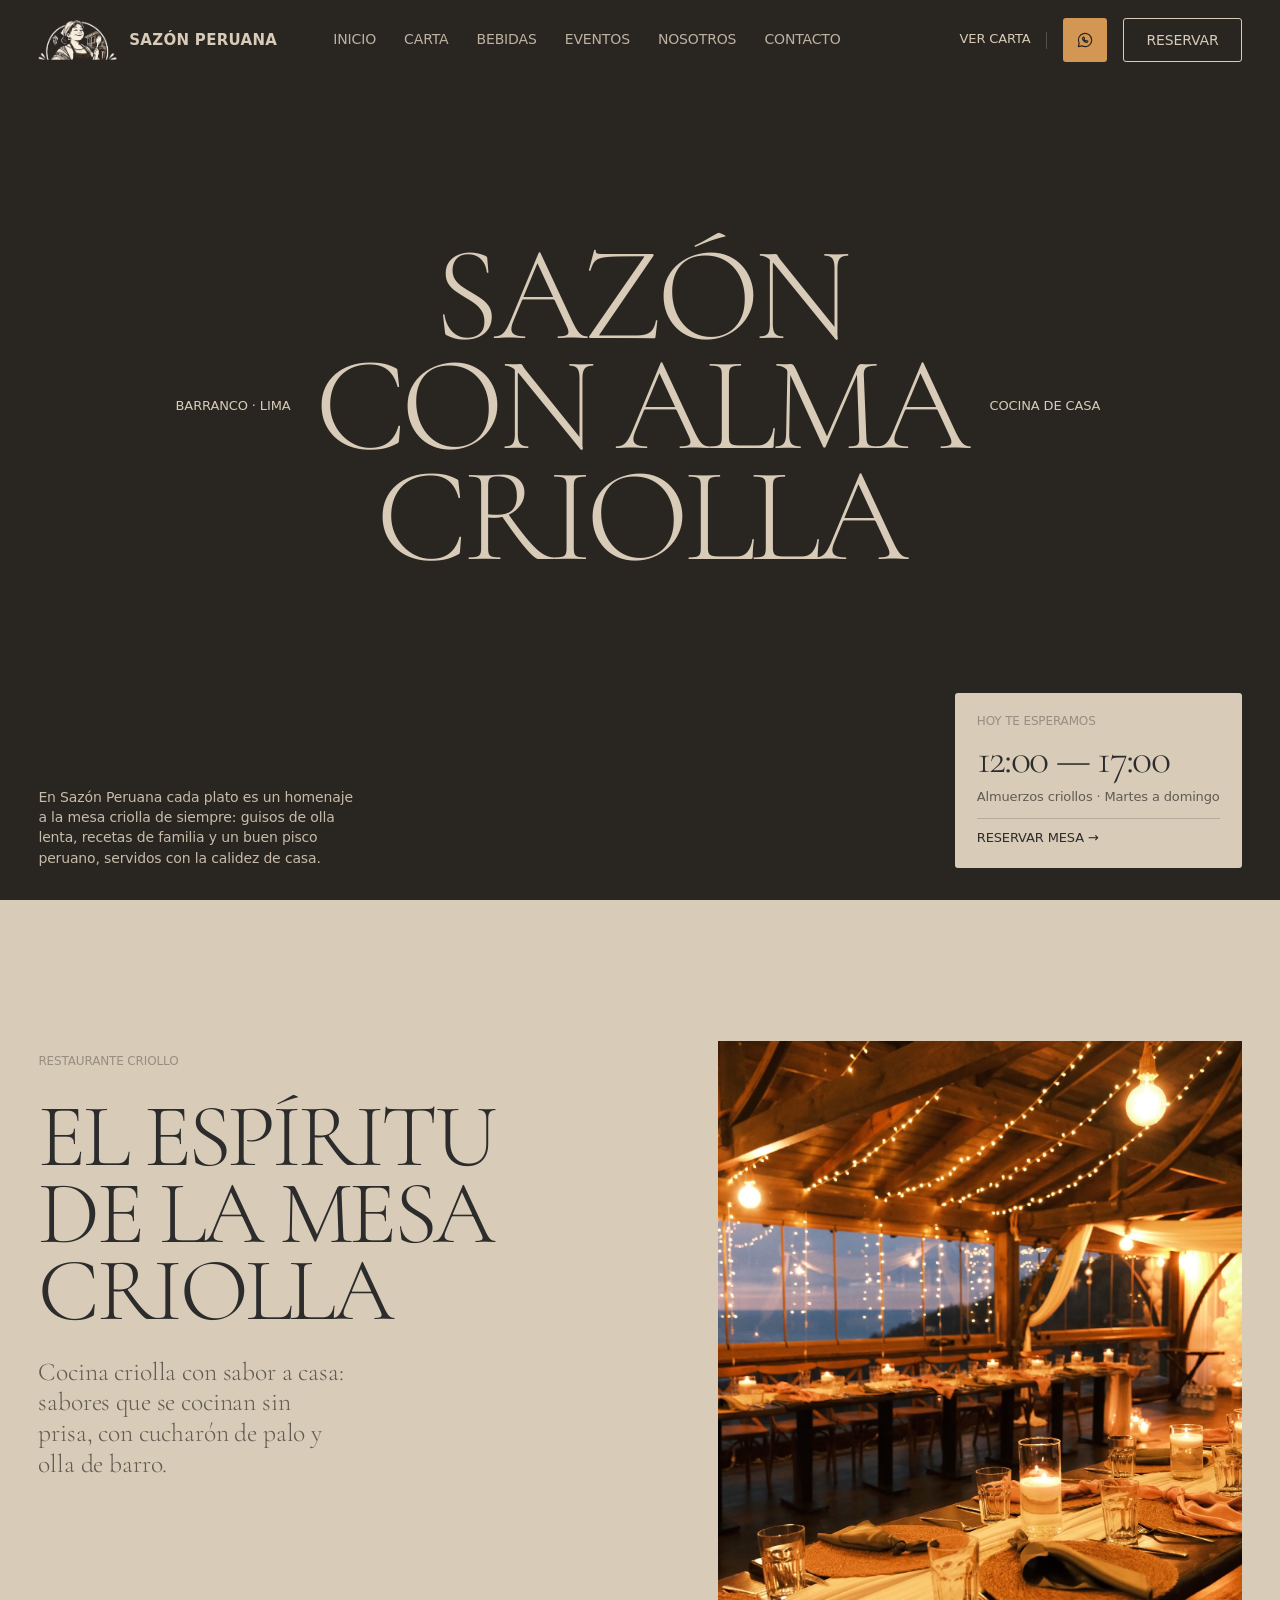
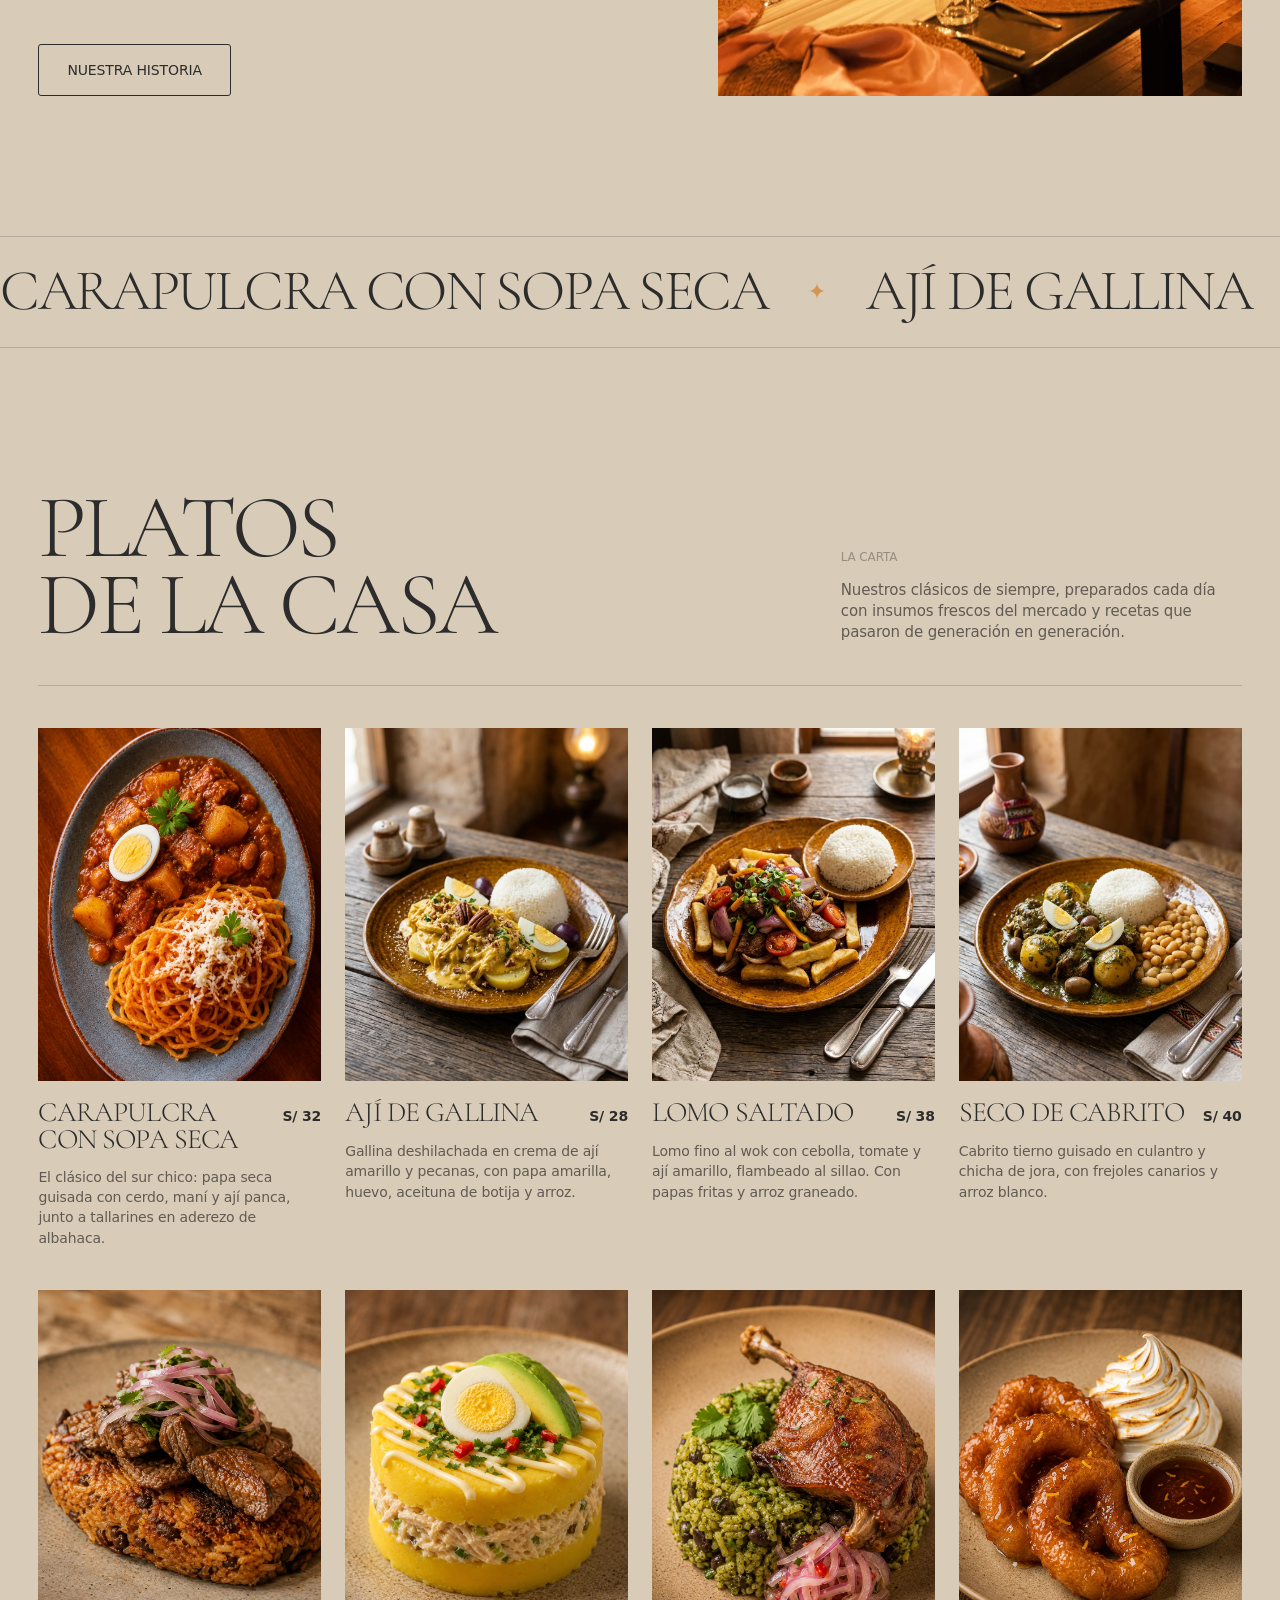
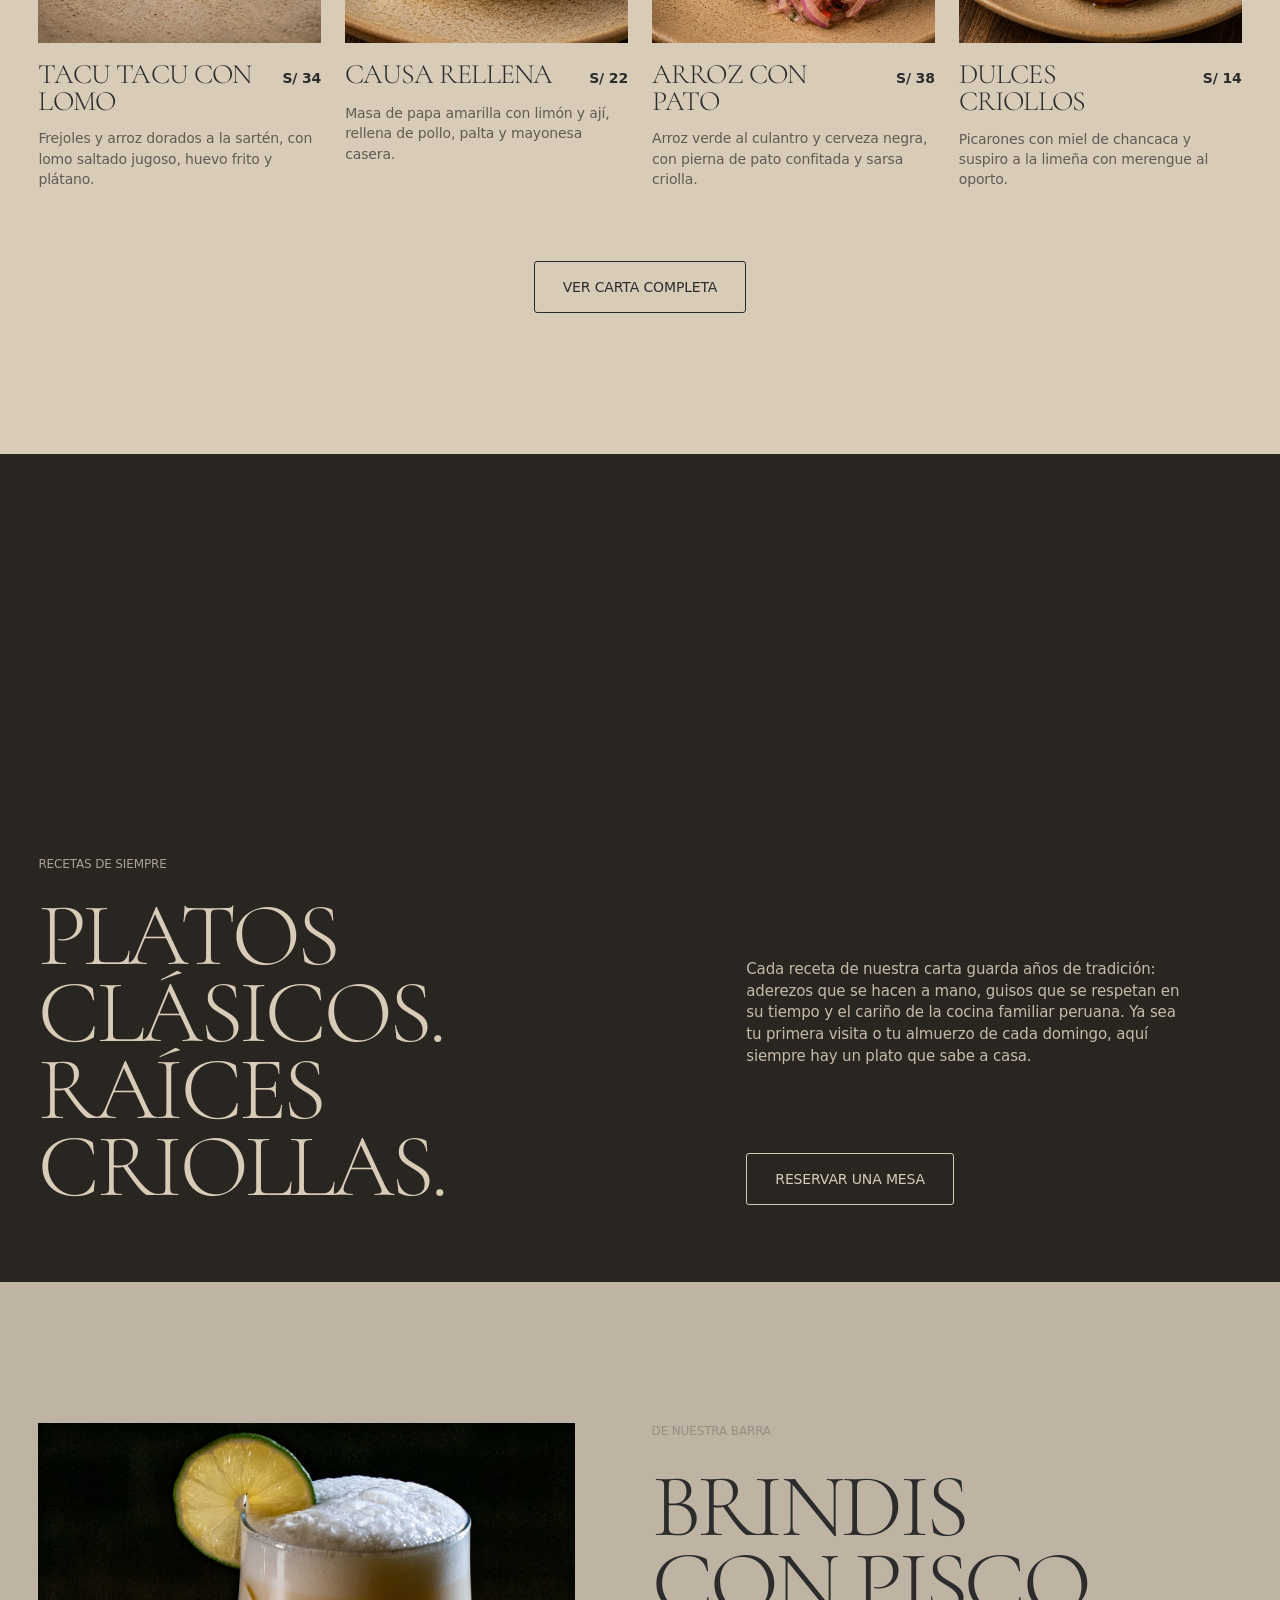
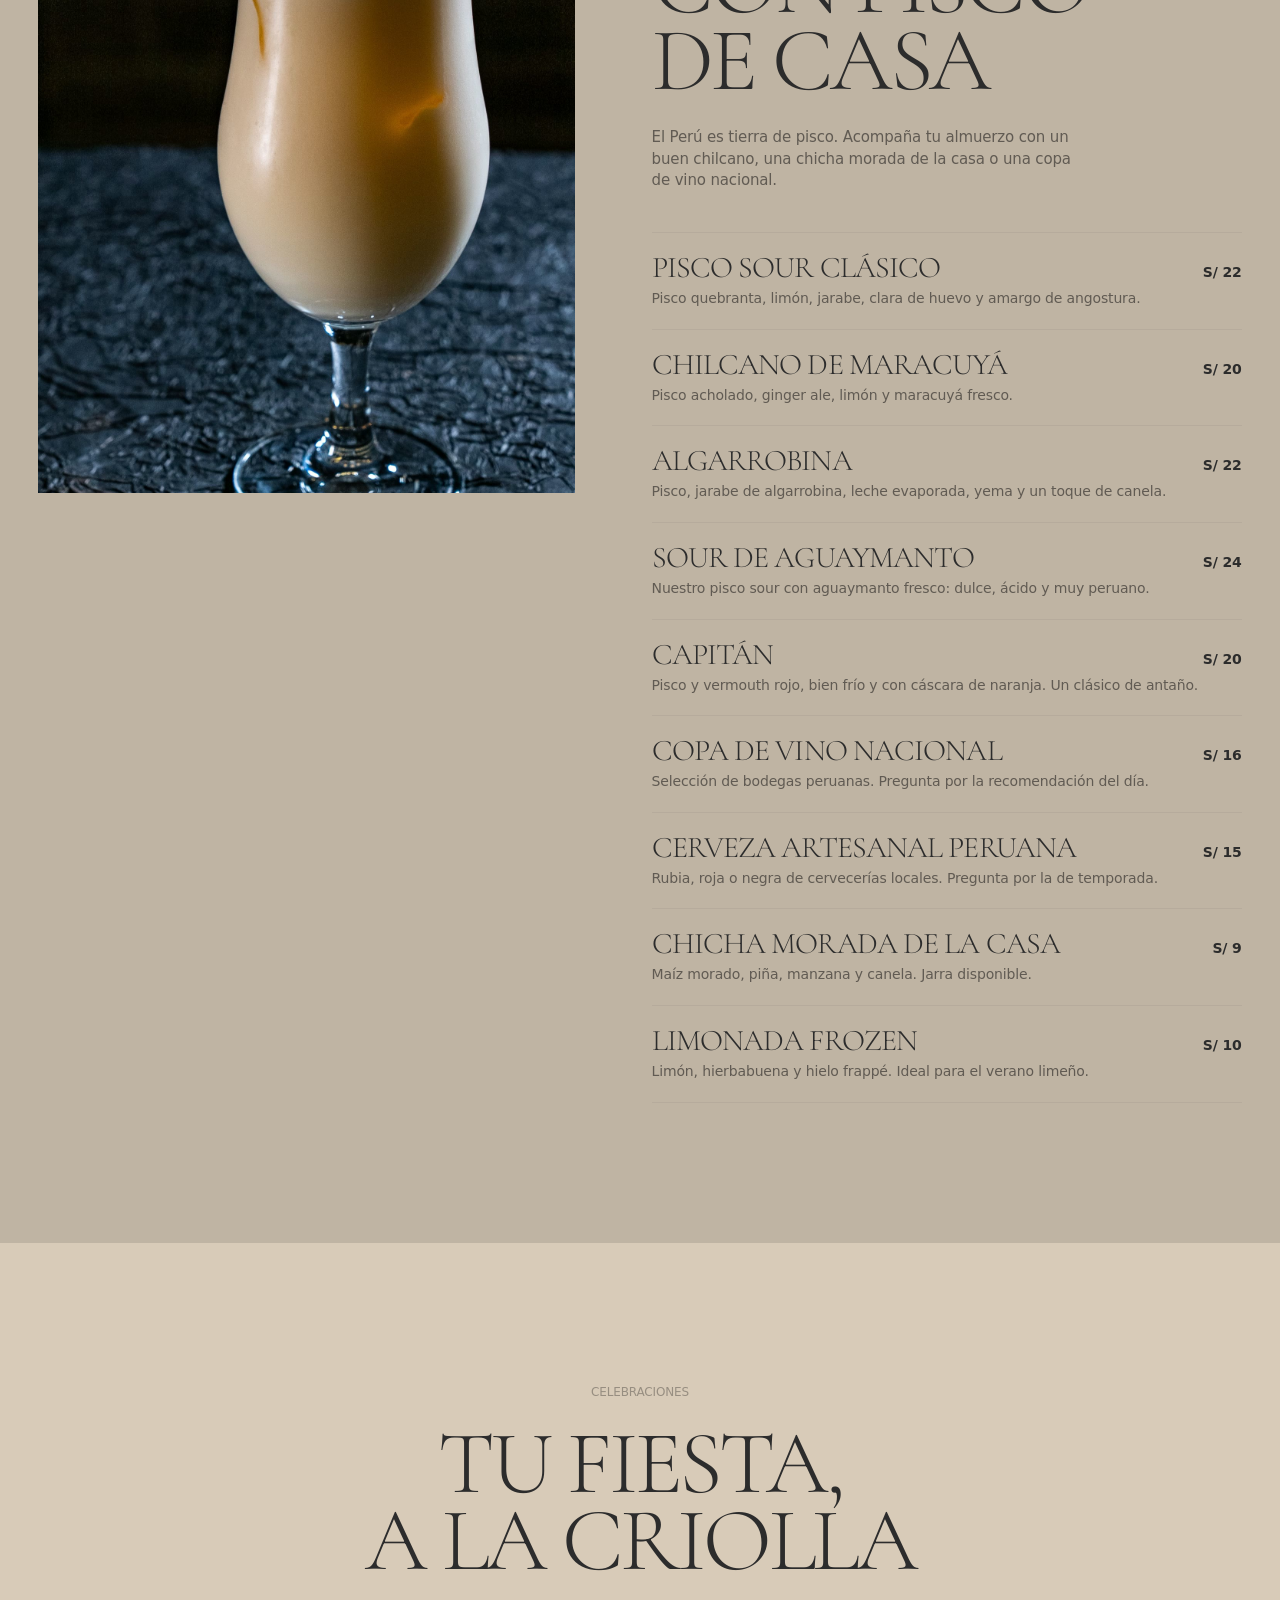
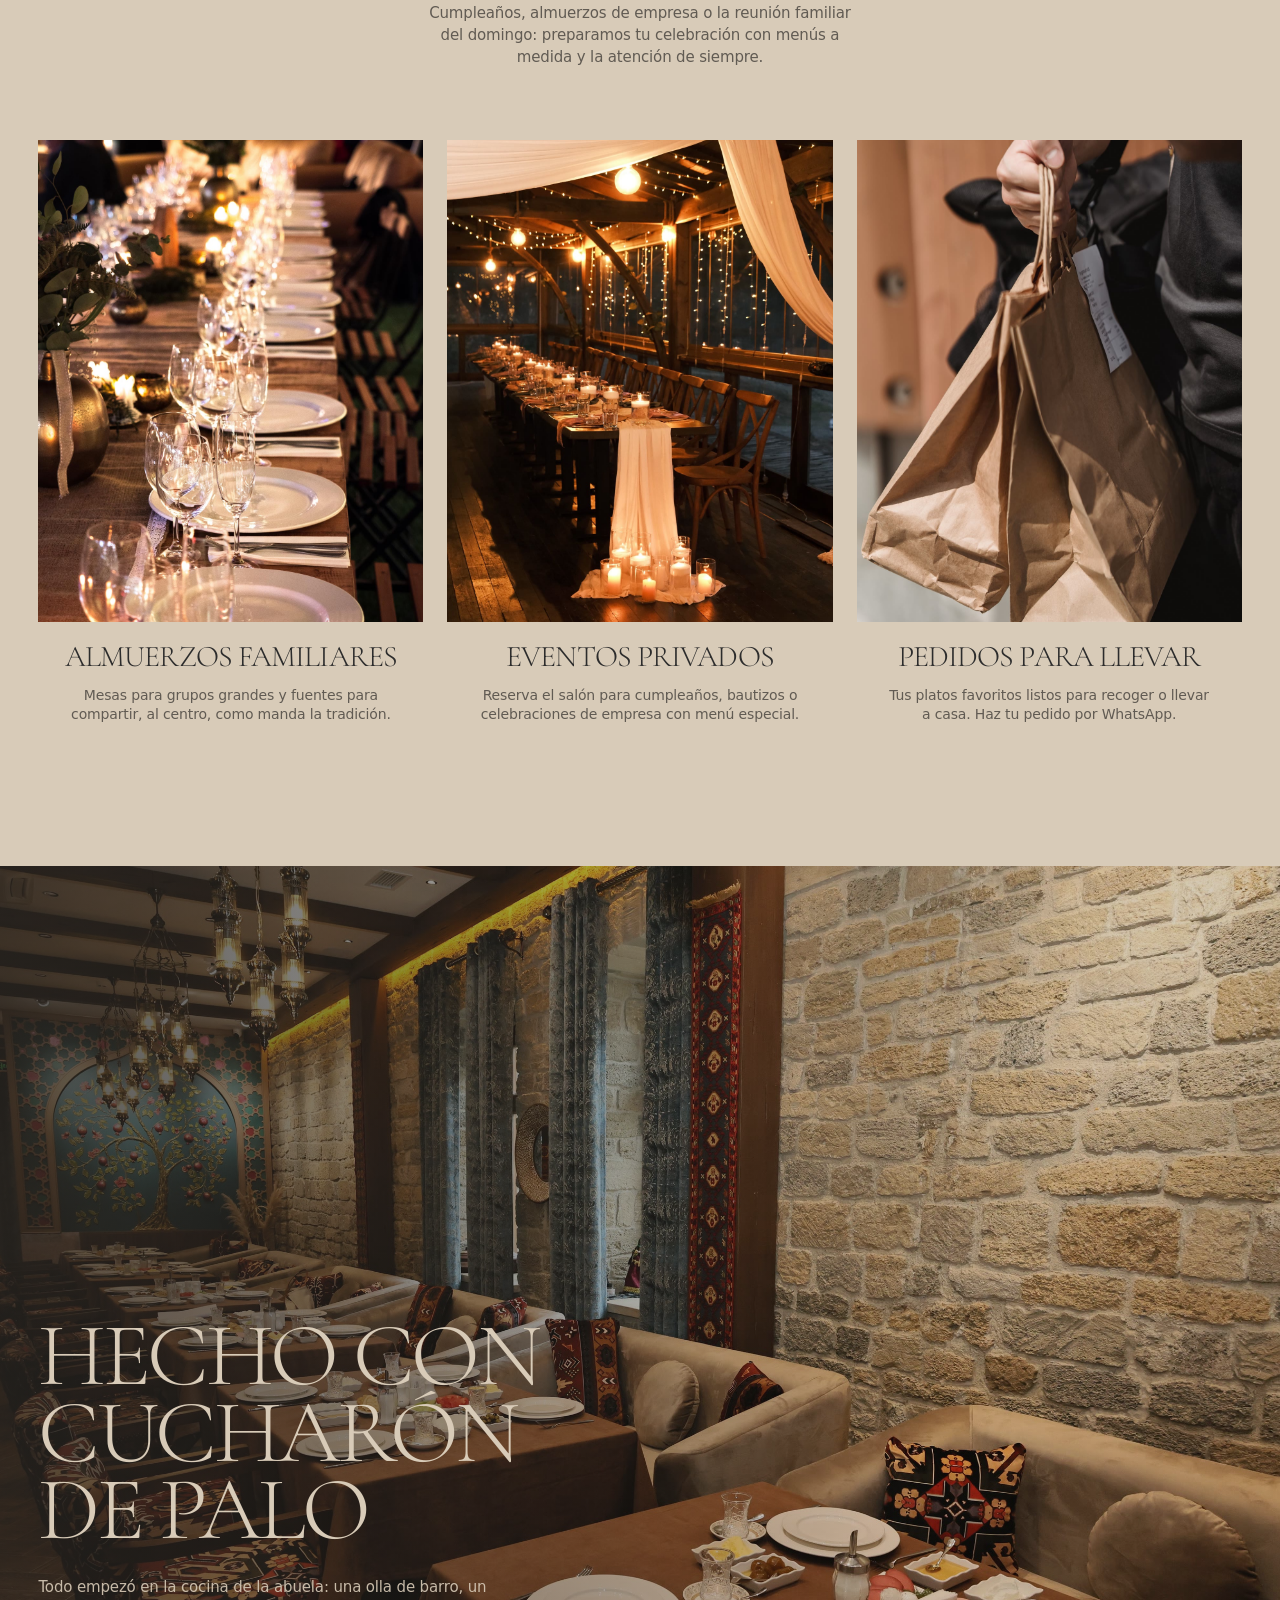
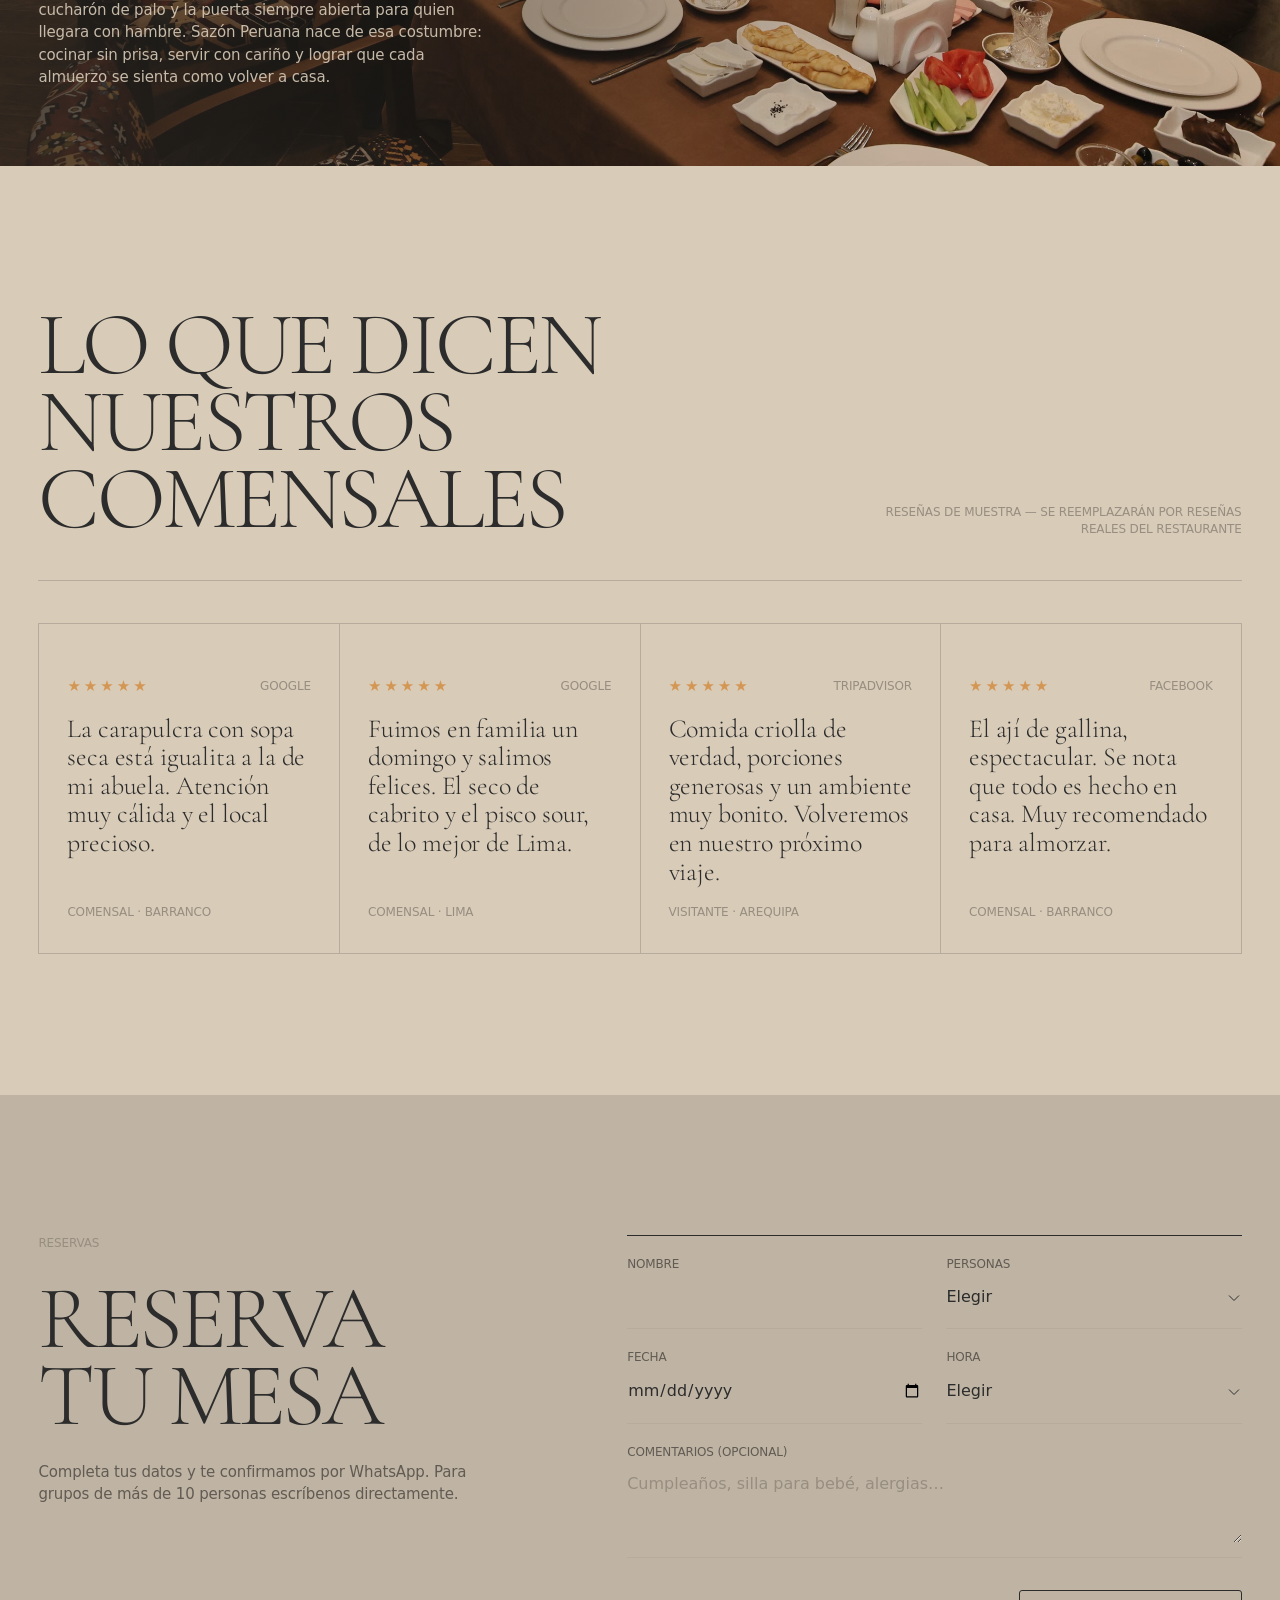
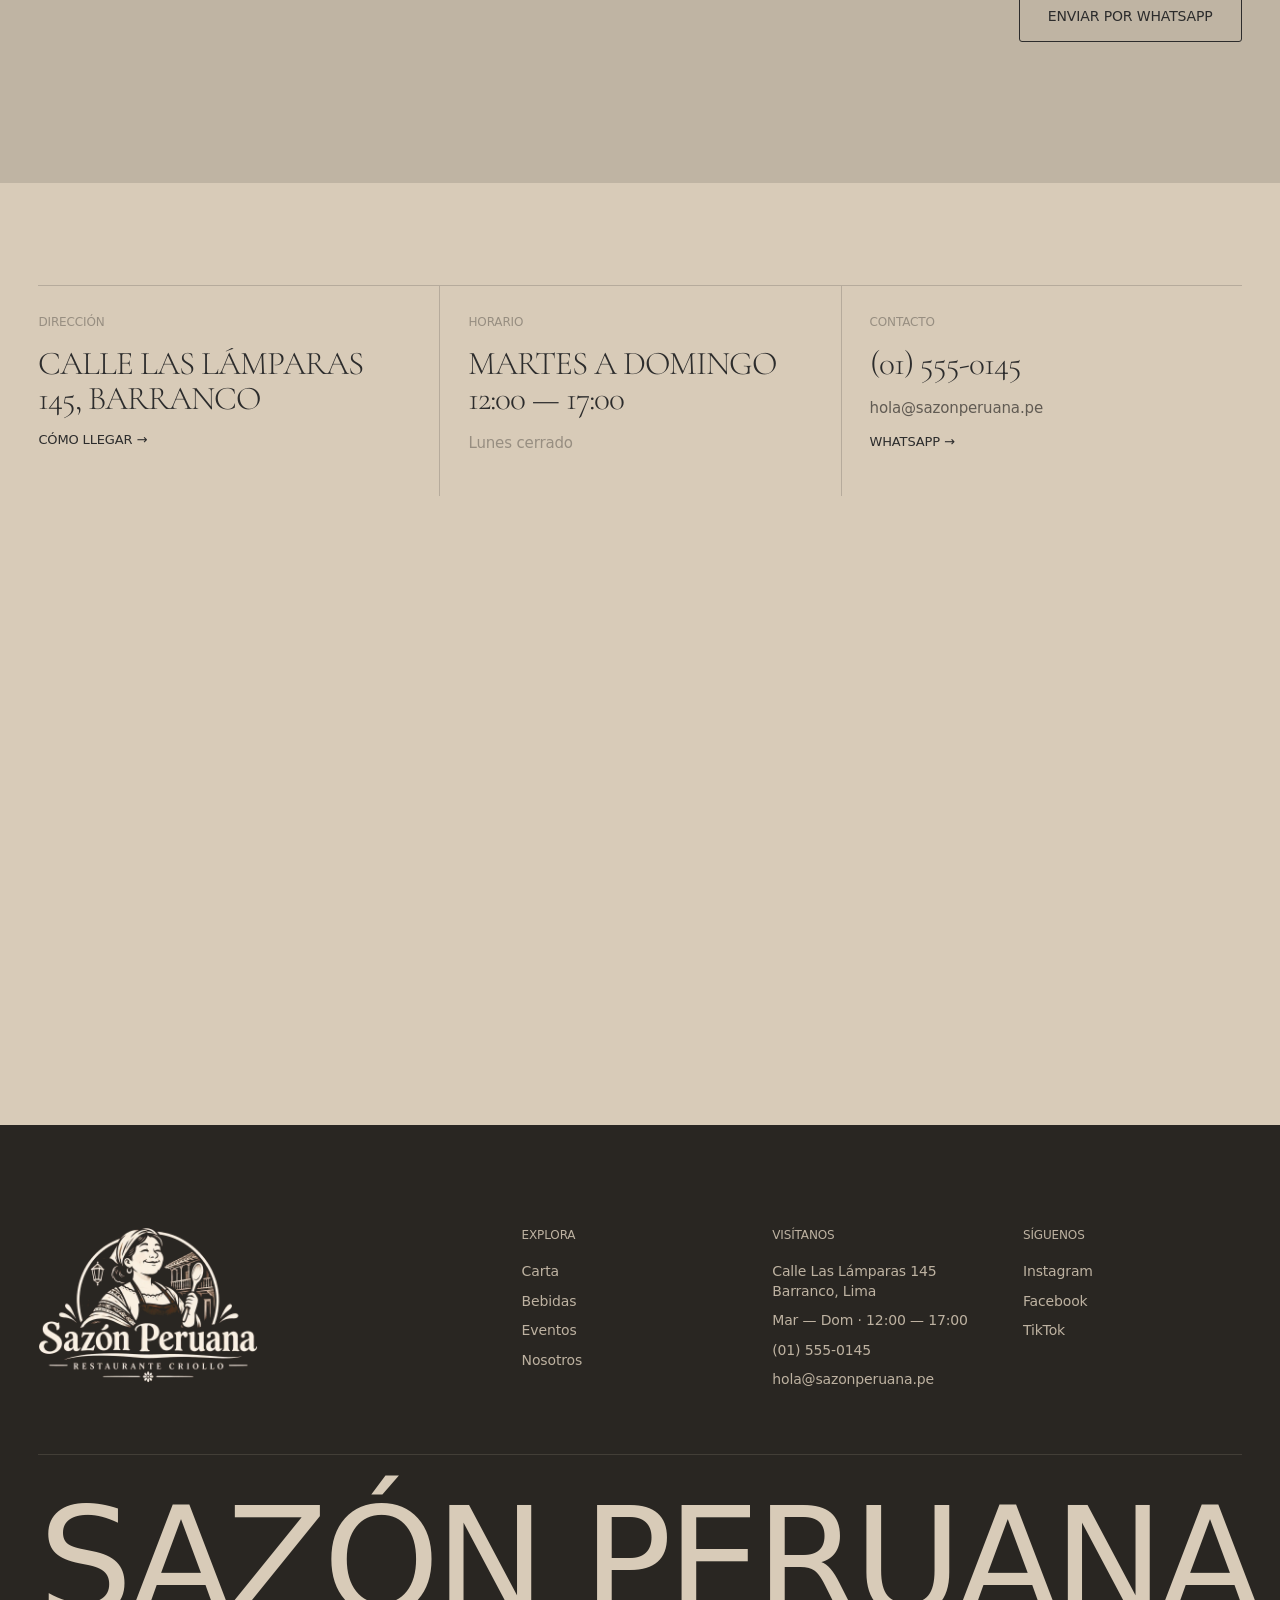
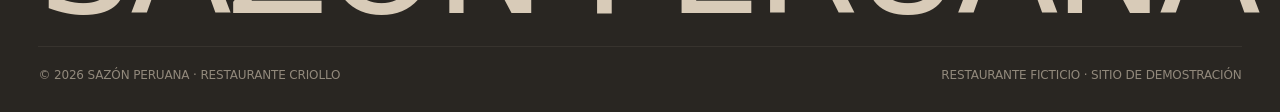
==== index.html @ 20638d44 "Primer commit: Estructura base de la pagina web del restaurante criollo" ====
<!doctype html>
<html lang="es">
<head>
  <meta charset="utf-8">
  <meta name="viewport" content="width=device-width, initial-scale=1">
  <title>Sazón Peruana — Restaurante Criollo</title>
  <meta name="description" content="Sazón Peruana, restaurante criollo en Barranco, Lima. Cocina criolla con sabor a casa: guisos de olla lenta, recetas de familia y pisco peruano. Reserva tu mesa.">
  <link rel="icon" type="image/png" href="assets/img/sp-mark-dark.png">
  <meta name="theme-color" content="#2c2c2c">

  <!-- Vista previa al compartir (WhatsApp, Facebook, etc.).
       Al publicar, cambia las rutas de og:url y og:image por la URL completa del sitio
       (ej. https://sazon-peruana.netlify.app/assets/img/web/og-sazon-peruana.jpg). -->
  <meta property="og:type" content="restaurant">
  <meta property="og:locale" content="es_PE">
  <meta property="og:site_name" content="Sazón Peruana">
  <meta property="og:title" content="Sazón Peruana — Restaurante Criollo">
  <meta property="og:description" content="Cocina criolla con sabor a casa en Barranco, Lima. Guisos de olla lenta, recetas de familia y pisco peruano. Reserva tu mesa.">
  <meta property="og:url" content="/">
  <meta property="og:image" content="assets/img/web/og-sazon-peruana.jpg">
  <meta property="og:image:width" content="1200">
  <meta property="og:image:height" content="630">
  <meta property="og:image:alt" content="Comedor de Sazón Peruana con el logo del restaurante">
  <meta name="twitter:card" content="summary_large_image">

  <!-- Tipografías: Cormorant Garamond + Satoshi -->
  <link rel="preconnect" href="https://fonts.googleapis.com">
  <link rel="preconnect" href="https://fonts.gstatic.com" crossorigin>
  <link href="https://fonts.googleapis.com/css2?family=Cormorant+Garamond:ital,wght@0,300;0,400;1,300&display=swap" rel="stylesheet">
  <link href="https://api.fontshare.com/v2/css?f[]=satoshi@500,700&display=swap" rel="stylesheet">

  <link rel="stylesheet" href="css/styles.css">
</head>
<body>

  <!-- NAVEGACIÓN -->
  <header class="nav" id="nav">
    <a href="#inicio" class="nav__brand" aria-label="Sazón Peruana — inicio">
      <img src="assets/img/sp-mark-light.png" alt="" width="79" height="40">
      <span>Sazón Peruana</span>
    </a>

    <nav class="nav__links" aria-label="Principal">
      <a href="#inicio">Inicio</a>
      <a href="#carta">Carta</a>
      <a href="#bebidas">Bebidas</a>
      <a href="#eventos">Eventos</a>
      <a href="#nosotros">Nosotros</a>
      <a href="#contacto">Contacto</a>
    </nav>

    <div class="nav__actions">
      <a href="assets/carta/carta-sazon-peruana.pdf" class="link-text nav__menu-link" target="_blank" rel="noopener">Ver carta</a>
      <a href="#" class="icon-btn js-whatsapp" aria-label="Escríbenos por WhatsApp">
        <svg viewBox="0 0 24 24" aria-hidden="true"><path d="M20 12a8 8 0 0 1-11.8 7L4 20l1-4.1A8 8 0 1 1 20 12Z"/><path d="M9 9.5c0 2.8 2.7 5.5 5.5 5.5l1-1.5-2-1-1 .7a4 4 0 0 1-1.7-1.7l.7-1-1-2Z"/></svg>
      </a>
      <a href="#reservas" class="btn btn--light nav__cta">Reservar</a>
      <button class="nav__burger" aria-label="Abrir menú" aria-expanded="false" aria-controls="mobile-menu">
        <span></span><span></span>
      </button>
    </div>
  </header>

  <div class="mobile-menu" id="mobile-menu" hidden>
    <nav aria-label="Menú móvil">
      <a href="#inicio">Inicio</a>
      <a href="#carta">Carta</a>
      <a href="#bebidas">Bebidas</a>
      <a href="#eventos">Eventos</a>
      <a href="#nosotros">Nosotros</a>
      <a href="#contacto">Contacto</a>
    </nav>
    <a href="#reservas" class="btn btn--light">Reservar una mesa</a>
  </div>

  <main>

    <!-- ============ HERO — VIDEO 1 ============ -->
    <section class="hero" id="inicio">
      <div class="hero__media">
        <!-- Video 1 — Hero
             · Celulares/tablets (≤1024px): "Video 1 - movil.mp4" (1080p liviana)
             · Pantallas grandes: "Video 1.mp4" (4K original)
             Si la versión móvil aún no existe, el navegador salta a la 4K automáticamente. -->
        <video class="hero__video bg-video" autoplay muted loop playsinline preload="auto" aria-hidden="true">
          <source src="assets/video/Video%201%20-%20movil.mp4" type="video/mp4" media="(max-width: 1024px)">
          <source src="assets/video/Video%201.mp4" type="video/mp4">
        </video>
      </div>
      <div class="hero__overlay"></div>

      <div class="hero__content">
        <p class="hero__meta hero__meta--left">Barranco · Lima</p>
        <h1 class="hero__title">
          <span>Sazón</span>
          <span>con alma</span>
          <span>criolla</span>
        </h1>
        <p class="hero__meta hero__meta--right">Cocina de casa</p>
      </div>

      <div class="hero__footer">
        <p class="hero__lede">En Sazón Peruana cada plato es un homenaje a la mesa criolla de siempre: guisos de olla lenta, recetas de familia y un buen pisco peruano, servidos con la calidez de casa.</p>

        <aside class="hero__card">
          <p class="caption">Hoy te esperamos</p>
          <p class="hero__card-hours">12:00 — 17:00</p>
          <p class="hero__card-note">Almuerzos criollos · Martes a domingo</p>
          <a href="#reservas" class="link-text">Reservar mesa →</a>
        </aside>
      </div>
    </section>

    <!-- ============ INTRO ============ -->
    <section class="intro section" id="nosotros-intro">
      <div class="intro__grid">
        <div class="intro__text">
          <p class="caption">Restaurante criollo</p>
          <h2 class="h-display reveal">El espíritu<br>de la mesa<br>criolla</h2>
          <p class="body-lg">Cocina criolla con sabor a casa: sabores que se cocinan sin prisa, con cucharón de palo y olla de barro.</p>
          <a href="#nosotros" class="btn btn--dark">Nuestra historia</a>
        </div>
        <figure class="intro__media">
          <img class="media-img" src="assets/img/web/imagen-01.jpg" alt="Salón de Sazón Peruana con mesas puestas y luces cálidas" loading="lazy" decoding="async">
        </figure>
      </div>
    </section>

    <!-- ============ MARQUEE ============ -->
    <div class="marquee" aria-hidden="true">
      <div class="marquee__track">
        <span>Carapulcra con sopa seca</span><i>✦</i>
        <span>Ají de gallina</span><i>✦</i>
        <span>Lomo saltado</span><i>✦</i>
        <span>Seco de cabrito</span><i>✦</i>
        <span>Tacu tacu</span><i>✦</i>
        <span>Causa rellena</span><i>✦</i>
        <span>Picarones</span><i>✦</i>
        <span>Chilcano de pisco</span><i>✦</i>
        <span>Carapulcra con sopa seca</span><i>✦</i>
        <span>Ají de gallina</span><i>✦</i>
        <span>Lomo saltado</span><i>✦</i>
        <span>Seco de cabrito</span><i>✦</i>
        <span>Tacu tacu</span><i>✦</i>
        <span>Causa rellena</span><i>✦</i>
        <span>Picarones</span><i>✦</i>
        <span>Chilcano de pisco</span><i>✦</i>
      </div>
    </div>

    <!-- ============ CARTA ============ -->
    <section class="menu section" id="carta">
      <div class="section-head">
        <h2 class="h-display reveal">Platos<br>de la casa</h2>
        <div class="section-head__aside">
          <p class="caption">La carta</p>
          <p>Nuestros clásicos de siempre, preparados cada día con insumos frescos del mercado y recetas que pasaron de generación en generación.</p>
        </div>
      </div>

      <div class="menu__grid">
        <article class="dish">
          <div class="dish__media"><img src="assets/img/web/imagen-02.jpg" alt="Carapulcra con sopa seca" loading="lazy" decoding="async"></div>
          <div class="dish__row"><h3>Carapulcra con sopa seca</h3><span class="dish__price">S/ 32</span></div>
          <p>El clásico del sur chico: papa seca guisada con cerdo, maní y ají panca, junto a tallarines en aderezo de albahaca.</p>
        </article>
        <article class="dish">
          <div class="dish__media"><img src="assets/img/web/imagen-03.jpg" alt="Ají de gallina con arroz, papa y huevo" loading="lazy" decoding="async"></div>
          <div class="dish__row"><h3>Ají de gallina</h3><span class="dish__price">S/ 28</span></div>
          <p>Gallina deshilachada en crema de ají amarillo y pecanas, con papa amarilla, huevo, aceituna de botija y arroz.</p>
        </article>
        <article class="dish">
          <div class="dish__media"><img src="assets/img/web/imagen-04.jpg" alt="Lomo saltado con papas fritas y arroz" loading="lazy" decoding="async"></div>
          <div class="dish__row"><h3>Lomo saltado</h3><span class="dish__price">S/ 38</span></div>
          <p>Lomo fino al wok con cebolla, tomate y ají amarillo, flambeado al sillao. Con papas fritas y arroz graneado.</p>
        </article>
        <article class="dish">
          <div class="dish__media"><img src="assets/img/web/imagen-05.jpg" alt="Seco de cabrito con frejoles y arroz" loading="lazy" decoding="async"></div>
          <div class="dish__row"><h3>Seco de cabrito</h3><span class="dish__price">S/ 40</span></div>
          <p>Cabrito tierno guisado en culantro y chicha de jora, con frejoles canarios y arroz blanco.</p>
        </article>
        <article class="dish">
          <div class="dish__media"><img src="assets/img/web/imagen-06.jpg" alt="Tacu tacu con lomo y sarsa criolla" loading="lazy" decoding="async"></div>
          <div class="dish__row"><h3>Tacu tacu con lomo</h3><span class="dish__price">S/ 34</span></div>
          <p>Frejoles y arroz dorados a la sartén, con lomo saltado jugoso, huevo frito y plátano.</p>
        </article>
        <article class="dish">
          <div class="dish__media"><img src="assets/img/web/imagen-07.jpg" alt="Causa rellena con palta y huevo" loading="lazy" decoding="async"></div>
          <div class="dish__row"><h3>Causa rellena</h3><span class="dish__price">S/ 22</span></div>
          <p>Masa de papa amarilla con limón y ají, rellena de pollo, palta y mayonesa casera.</p>
        </article>
        <article class="dish">
          <div class="dish__media"><img src="assets/img/web/imagen-08.jpg" alt="Arroz con pato y sarsa criolla" loading="lazy" decoding="async"></div>
          <div class="dish__row"><h3>Arroz con pato</h3><span class="dish__price">S/ 38</span></div>
          <p>Arroz verde al culantro y cerveza negra, con pierna de pato confitada y sarsa criolla.</p>
        </article>
        <article class="dish">
          <div class="dish__media"><img src="assets/img/web/imagen-09.jpg" alt="Picarones con miel y suspiro a la limeña" loading="lazy" decoding="async"></div>
          <div class="dish__row"><h3>Dulces criollos</h3><span class="dish__price">S/ 14</span></div>
          <p>Picarones con miel de chancaca y suspiro a la limeña con merengue al oporto.</p>
        </article>
      </div>

      <div class="menu__footer">
        <a href="assets/carta/carta-sazon-peruana.pdf" class="btn btn--dark" target="_blank" rel="noopener">Ver carta completa</a>
      </div>
    </section>

    <!-- ============ FRASE / VIDEO 2 ============ -->
    <section class="statement" id="tradicion">
      <div class="statement__media">
        <!-- Video 2 — Cocina en movimiento
             · Celulares/tablets (≤1024px): "Video 2 - movil.mp4" (720p liviana)
             · Pantallas grandes: "Video 2.mp4" (original 1080p)
             Se descarga y reproduce solo cuando el visitante llega a esta sección. -->
        <video class="bg-video" data-lazy muted loop playsinline preload="none" aria-hidden="true">
          <source data-src="assets/video/Video%202%20-%20movil.mp4" type="video/mp4" media="(max-width: 1024px)">
          <source data-src="assets/video/Video%202.mp4" type="video/mp4">
        </video>
      </div>
      <div class="statement__overlay"></div>
      <div class="statement__content">
        <p class="caption caption--light">Recetas de siempre</p>
        <h2 class="h-display h-display--light reveal">Platos clásicos.<br>Raíces criollas.</h2>
        <p class="statement__text">Cada receta de nuestra carta guarda años de tradición: aderezos que se hacen a mano, guisos que se respetan en su tiempo y el cariño de la cocina familiar peruana. Ya sea tu primera visita o tu almuerzo de cada domingo, aquí siempre hay un plato que sabe a casa.</p>
        <a href="#reservas" class="btn btn--light">Reservar una mesa</a>
      </div>
    </section>

    <!-- ============ BEBIDAS ============ -->
    <section class="drinks section section--linen" id="bebidas">
      <div class="drinks__grid">
        <figure class="drinks__media">
          <img class="media-img" src="assets/img/web/imagen-10.jpg" alt="Pisco sour servido en copa" loading="lazy" decoding="async">
        </figure>

        <div class="drinks__content">
          <p class="caption">De nuestra barra</p>
          <h2 class="h-display reveal">Brindis<br>con pisco<br>de casa</h2>
          <p class="body">El Perú es tierra de pisco. Acompaña tu almuerzo con un buen chilcano, una chicha morada de la casa o una copa de vino nacional.</p>

          <ul class="drink-list">
            <li><div class="drink-list__row"><h3>Pisco sour clásico</h3><span>S/ 22</span></div><p>Pisco quebranta, limón, jarabe, clara de huevo y amargo de angostura.</p></li>
            <li><div class="drink-list__row"><h3>Chilcano de maracuyá</h3><span>S/ 20</span></div><p>Pisco acholado, ginger ale, limón y maracuyá fresco.</p></li>
            <li><div class="drink-list__row"><h3>Algarrobina</h3><span>S/ 22</span></div><p>Pisco, jarabe de algarrobina, leche evaporada, yema y un toque de canela.</p></li>
            <li><div class="drink-list__row"><h3>Sour de aguaymanto</h3><span>S/ 24</span></div><p>Nuestro pisco sour con aguaymanto fresco: dulce, ácido y muy peruano.</p></li>
            <li><div class="drink-list__row"><h3>Capitán</h3><span>S/ 20</span></div><p>Pisco y vermouth rojo, bien frío y con cáscara de naranja. Un clásico de antaño.</p></li>
            <li><div class="drink-list__row"><h3>Copa de vino nacional</h3><span>S/ 16</span></div><p>Selección de bodegas peruanas. Pregunta por la recomendación del día.</p></li>
            <li><div class="drink-list__row"><h3>Cerveza artesanal peruana</h3><span>S/ 15</span></div><p>Rubia, roja o negra de cervecerías locales. Pregunta por la de temporada.</p></li>
            <li><div class="drink-list__row"><h3>Chicha morada de la casa</h3><span>S/ 9</span></div><p>Maíz morado, piña, manzana y canela. Jarra disponible.</p></li>
            <li><div class="drink-list__row"><h3>Limonada frozen</h3><span>S/ 10</span></div><p>Limón, hierbabuena y hielo frappé. Ideal para el verano limeño.</p></li>
          </ul>
        </div>
      </div>
    </section>

    <!-- ============ EVENTOS ============ -->
    <section class="events section" id="eventos">
      <div class="events__head">
        <p class="caption">Celebraciones</p>
        <h2 class="h-display reveal">Tu fiesta,<br>a la criolla</h2>
        <p class="body">Cumpleaños, almuerzos de empresa o la reunión familiar del domingo: preparamos tu celebración con menús a medida y la atención de siempre.</p>
      </div>

      <div class="events__grid">
        <article class="event">
          <div class="event__media"><img src="assets/img/web/imagen-11.jpg" alt="Mesa larga servida para una reunión familiar" loading="lazy" decoding="async"></div>
          <h3>Almuerzos familiares</h3>
          <p>Mesas para grupos grandes y fuentes para compartir, al centro, como manda la tradición.</p>
        </article>
        <article class="event">
          <div class="event__media"><img src="assets/img/web/imagen-12.jpg" alt="Salón decorado para un evento privado" loading="lazy" decoding="async"></div>
          <h3>Eventos privados</h3>
          <p>Reserva el salón para cumpleaños, bautizos o celebraciones de empresa con menú especial.</p>
        </article>
        <article class="event">
          <div class="event__media"><img src="assets/img/web/imagen-13.jpg" alt="Pedido para llevar en bolsas de papel" loading="lazy" decoding="async"></div>
          <h3>Pedidos para llevar</h3>
          <p>Tus platos favoritos listos para recoger o llevar a casa. Haz tu pedido por WhatsApp.</p>
        </article>
      </div>
    </section>

    <!-- ============ HISTORIA — IMAGEN 14 ============ -->
    <section class="story" id="nosotros">
      <div class="story__media">
        <img class="media-img" src="assets/img/web/imagen-14.jpg" alt="" loading="lazy" decoding="async">
      </div>
      <div class="story__overlay"></div>
      <div class="story__content">
        <h2 class="h-display h-display--light reveal">Hecho con<br>cucharón<br>de palo</h2>
        <p>Todo empezó en la cocina de la abuela: una olla de barro, un cucharón de palo y la puerta siempre abierta para quien llegara con hambre. Sazón Peruana nace de esa costumbre: cocinar sin prisa, servir con cariño y lograr que cada almuerzo se sienta como volver a casa.</p>
      </div>
    </section>

    <!-- ============ TESTIMONIOS ============ -->
    <section class="reviews section" id="opiniones">
      <div class="section-head">
        <h2 class="h-display reveal">Lo que dicen<br>nuestros comensales</h2>
        <div class="section-head__aside">
          <p class="caption">Reseñas de muestra — se reemplazarán por reseñas reales del restaurante</p>
        </div>
      </div>

      <div class="reviews__row">
        <article class="review">
          <div class="review__top"><span class="stars" aria-label="5 de 5">★★★★★</span><span class="caption">Google</span></div>
          <p>La carapulcra con sopa seca está igualita a la de mi abuela. Atención muy cálida y el local precioso.</p>
          <p class="review__author">Comensal · Barranco</p>
        </article>
        <article class="review">
          <div class="review__top"><span class="stars" aria-label="5 de 5">★★★★★</span><span class="caption">Google</span></div>
          <p>Fuimos en familia un domingo y salimos felices. El seco de cabrito y el pisco sour, de lo mejor de Lima.</p>
          <p class="review__author">Comensal · Lima</p>
        </article>
        <article class="review">
          <div class="review__top"><span class="stars" aria-label="5 de 5">★★★★★</span><span class="caption">Tripadvisor</span></div>
          <p>Comida criolla de verdad, porciones generosas y un ambiente muy bonito. Volveremos en nuestro próximo viaje.</p>
          <p class="review__author">Visitante · Arequipa</p>
        </article>
        <article class="review">
          <div class="review__top"><span class="stars" aria-label="5 de 5">★★★★★</span><span class="caption">Facebook</span></div>
          <p>El ají de gallina, espectacular. Se nota que todo es hecho en casa. Muy recomendado para almorzar.</p>
          <p class="review__author">Comensal · Barranco</p>
        </article>
      </div>
    </section>

    <!-- ============ RESERVAS / CONTACTO ============ -->
    <section class="booking section section--linen" id="reservas">
      <div class="booking__grid">
        <div class="booking__intro">
          <p class="caption">Reservas</p>
          <h2 class="h-display reveal">Reserva<br>tu mesa</h2>
          <p class="body">Completa tus datos y te confirmamos por WhatsApp. Para grupos de más de 10 personas escríbenos directamente.</p>
        </div>

        <form class="form" id="booking-form" novalidate>
          <label class="field"><span>Nombre</span><input type="text" name="nombre" autocomplete="name" required></label>
          <label class="field"><span>Personas</span>
            <select name="personas" required>
              <option value="" disabled selected>Elegir</option>
              <option>1</option><option>2</option><option>3</option><option>4</option><option>5</option><option>6</option><option>7</option><option>8</option><option>9</option><option>10+</option>
            </select>
          </label>
          <label class="field"><span>Fecha</span><input type="date" name="fecha" required></label>
          <label class="field"><span>Hora</span>
            <select name="hora" required>
              <option value="" disabled selected>Elegir</option>
              <option>12:00</option><option>12:30</option><option>13:00</option><option>13:30</option><option>14:00</option><option>14:30</option><option>15:00</option><option>15:30</option><option>16:00</option>
            </select>
          </label>
          <label class="field field--full"><span>Comentarios (opcional)</span><textarea name="comentario" rows="3" placeholder="Cumpleaños, silla para bebé, alergias…"></textarea></label>
          <div class="form__footer">
            <p class="form__msg" role="status" aria-live="polite"></p>
            <button type="submit" class="btn btn--dark">Enviar por WhatsApp</button>
          </div>
        </form>
      </div>
    </section>

    <section class="contact section" id="contacto">
      <div class="contact__grid">
        <div class="contact__col">
          <p class="caption">Dirección</p>
          <p class="contact__big">Calle Las Lámparas<br>145, Barranco</p>
          <a href="https://www.google.com/maps/search/?api=1&amp;query=Barranco%2C+Lima%2C+Per%C3%BA" class="link-text" target="_blank" rel="noopener">Cómo llegar →</a>
        </div>
        <div class="contact__col">
          <p class="caption">Horario</p>
          <p class="contact__big">Martes a domingo<br>12:00 — 17:00</p>
          <p class="muted">Lunes cerrado</p>
        </div>
        <div class="contact__col">
          <p class="caption">Contacto</p>
          <p class="contact__big">(01) 555-0145</p>
          <span class="contact__mail">hola@sazonperuana.pe</span>
          <a href="#" class="link-text js-whatsapp">WhatsApp →</a>
        </div>
      </div>
      <div class="contact__map">
        <iframe title="Ubicación de Sazón Peruana en Google Maps" src="https://www.google.com/maps?q=Barranco%2C+Lima%2C+Per%C3%BA&amp;z=15&amp;output=embed" loading="lazy" referrerpolicy="no-referrer-when-downgrade" allowfullscreen></iframe>
      </div>
    </section>

  </main>

  <!-- ============ FOOTER ============ -->
  <footer class="footer">
    <div class="footer__top">
      <img class="footer__logo" src="assets/img/sp-logo-light.png" alt="Sazón Peruana — Restaurante criollo" width="240" height="170" loading="lazy">
      <div class="footer__cols">
        <nav class="footer__col" aria-label="Secciones">
          <p class="caption caption--light">Explora</p>
          <a href="#carta">Carta</a>
          <a href="#bebidas">Bebidas</a>
          <a href="#eventos">Eventos</a>
          <a href="#nosotros">Nosotros</a>
        </nav>
        <div class="footer__col">
          <p class="caption caption--light">Visítanos</p>
          <p>Calle Las Lámparas 145<br>Barranco, Lima</p>
          <p>Mar — Dom · 12:00 — 17:00</p>
          <p>(01) 555-0145</p>
          <p>hola@sazonperuana.pe</p>
        </div>
        <div class="footer__col">
          <p class="caption caption--light">Síguenos</p>
          <!-- Redes del restaurante: reemplazar <p> por <a href="URL" target="_blank" rel="noopener"> cuando existan -->
          <p>Instagram</p>
          <p>Facebook</p>
          <p>TikTok</p>
        </div>
      </div>
    </div>
    <p class="footer__wordmark" aria-hidden="true">Sazón Peruana</p>
    <div class="footer__bottom">
      <p>© <span id="year">2026</span> Sazón Peruana · Restaurante criollo</p>
      <p>Restaurante ficticio · Sitio de demostración</p>
    </div>
  </footer>

  <script src="js/config.js"></script>
  <script src="js/main.js"></script>
</body>
</html>
---- css/styles.css ----
/* =========================================================
   Sazón Peruana — hoja de estilos
   Sistema: lienzo pergamino, acento azafrán, serif ligera
   ========================================================= */

:root {
  /* Colores */
  --parchment: #d8cbb8;
  --linen: #bfb4a3;
  --stone: #b6ab9c;
  --walnut: #978e81;
  --espresso: #615b53;
  --onyx: #2c2c2c;
  --midnight: #292622;
  --saffron: #d49653;

  /* Tipografía */
  --serif: 'Cormorant Garamond', 'Times New Roman', serif;
  --sans: 'Satoshi', 'Inter', ui-sans-serif, system-ui, -apple-system, 'Segoe UI', sans-serif;

  /* Ritmo */
  --gutter: clamp(16px, 3vw, 42px);
  --section-gap: clamp(88px, 11vw, 160px);
  --ease: cubic-bezier(0.25, 0.46, 0.45, 0.94);
  --dur: .4s;
}

*,
*::before,
*::after { box-sizing: border-box; }

html { scroll-behavior: smooth; -webkit-text-size-adjust: 100%; }
@media (prefers-reduced-motion: reduce) { html { scroll-behavior: auto; } }

body {
  margin: 0;
  background: var(--parchment);
  color: var(--onyx);
  font-family: var(--sans);
  font-weight: 500;
  font-size: 15px;
  line-height: 1.4;
  letter-spacing: -0.01em;
  -webkit-font-smoothing: antialiased;
  overflow-x: hidden;
}

img, video { display: block; max-width: 100%; }
a { color: inherit; text-decoration: none; }
h1, h2, h3, p { margin: 0; }
ul { list-style: none; margin: 0; padding: 0; }
::selection { background: var(--saffron); color: var(--midnight); }

:focus-visible { outline: 1px solid var(--saffron); outline-offset: 4px; }

/* ---------- Tipos base ---------- */
.h-display {
  font-family: var(--serif);
  font-weight: 300;
  text-transform: uppercase;
  font-size: clamp(46px, 7vw, 104px);
  line-height: .86;
  letter-spacing: -0.04em;
  color: var(--onyx);
}
.h-display--light { color: var(--parchment); }

.caption {
  font-family: var(--sans);
  font-weight: 500;
  font-size: 12px;
  text-transform: uppercase;
  letter-spacing: -0.012em;
  color: var(--walnut);
}
.caption--light { color: var(--parchment); opacity: .75; }

.body { font-size: 15px; line-height: 1.45; color: var(--espresso); max-width: 46ch; }
.body-lg {
  font-family: var(--serif);
  font-weight: 300;
  font-size: clamp(22px, 2vw, 28px);
  line-height: 1.2;
  color: var(--espresso);
  max-width: 26ch;
}
.muted { color: var(--walnut); }

/* ---------- Botones y enlaces ---------- */
.btn {
  display: inline-flex;
  align-items: center;
  justify-content: center;
  gap: 10px;
  padding: 18px 28px;
  border: 1px solid currentColor;
  border-radius: 3px;
  background: transparent;
  font: 500 14px/1 var(--sans);
  text-transform: uppercase;
  letter-spacing: -0.01em;
  cursor: pointer;
  transition: background var(--dur) var(--ease), color var(--dur) var(--ease), border-color var(--dur) var(--ease);
}
.btn--dark { color: var(--onyx); }
.btn--dark:hover { background: var(--onyx); color: var(--parchment); border-color: var(--onyx); }
.btn--light { color: var(--parchment); }
.btn--light:hover { background: var(--parchment); color: var(--onyx); border-color: var(--parchment); }

.link-text {
  display: inline-block;
  font: 500 13px/1 var(--sans);
  text-transform: uppercase;
  letter-spacing: -0.011em;
  background: linear-gradient(currentColor, currentColor) 0 100% / 0 1px no-repeat;
  padding-bottom: 4px;
  transition: background-size var(--dur) var(--ease);
}
.link-text:hover { background-size: 100% 1px; }

.icon-btn {
  display: grid;
  place-items: center;
  width: 44px;
  height: 44px;
  border-radius: 3px;
  background: var(--saffron);
  color: var(--midnight);
  transition: background var(--dur) var(--ease);
}
.icon-btn:hover { background: var(--parchment); }
.icon-btn svg { width: 20px; height: 20px; fill: none; stroke: currentColor; stroke-width: 1.4; stroke-linejoin: round; }

/* ---------- Placeholders de medios ---------- */
.ph {
  position: relative;
  width: 100%;
  height: 100%;
  min-height: 220px;
  display: flex;
  flex-direction: column;
  align-items: center;
  justify-content: center;
  gap: 10px;
  padding: 28px;
  text-align: center;
  background: var(--linen);
  color: var(--onyx);
  overflow: hidden;
}
.ph::before {
  content: "";
  position: absolute;
  inset: 12px;
  border: 1px solid rgba(44, 44, 44, .18);
  pointer-events: none;
}
.ph::after {
  /* icono de tipo de medio */
  content: "";
  width: 28px;
  height: 28px;
  order: -1;
  margin-bottom: 4px;
  opacity: .55;
  background: currentColor;
  -webkit-mask: var(--ph-icon) center / contain no-repeat;
          mask: var(--ph-icon) center / contain no-repeat;
}
.ph[data-kind="image"] { --ph-icon: url("data:image/svg+xml,%3Csvg xmlns='http://www.w3.org/2000/svg' viewBox='0 0 24 24' fill='none' stroke='black' stroke-width='1'%3E%3Crect x='3' y='4' width='18' height='16'/%3E%3Ccircle cx='9' cy='10' r='2'/%3E%3Cpath d='M3 17l5-5 4 4 3-3 6 6'/%3E%3C/svg%3E"); }
.ph[data-kind="video"] { --ph-icon: url("data:image/svg+xml,%3Csvg xmlns='http://www.w3.org/2000/svg' viewBox='0 0 24 24' fill='none' stroke='black' stroke-width='1'%3E%3Ccircle cx='12' cy='12' r='9'/%3E%3Cpath d='M10 8.5v7l6-3.5z'/%3E%3C/svg%3E"); }
.ph[data-kind="map"] { --ph-icon: url("data:image/svg+xml,%3Csvg xmlns='http://www.w3.org/2000/svg' viewBox='0 0 24 24' fill='none' stroke='black' stroke-width='1'%3E%3Cpath d='M12 21s-6-5.5-6-11a6 6 0 0 1 12 0c0 5.5-6 11-6 11z'/%3E%3Ccircle cx='12' cy='10' r='2'/%3E%3C/svg%3E"); }

.ph__tag {
  display: inline-block;
  padding: 6px 10px;
  border: 1px solid currentColor;
  border-radius: 3px;
  font: 700 11px/1 var(--sans);
  text-transform: uppercase;
  letter-spacing: .04em;
}
.ph__title {
  font-family: var(--serif);
  font-weight: 300;
  font-size: clamp(22px, 2.2vw, 30px);
  line-height: 1;
  text-transform: uppercase;
  letter-spacing: -0.03em;
}
.ph__spec { max-width: 34ch; font-size: 12px; line-height: 1.35; opacity: .7; }

.ph--dark { background: var(--midnight); color: var(--parchment); }
.ph--dark::before { border-color: rgba(216, 203, 184, .16); }
.ph--dark .ph__tag { color: var(--saffron); }

/* Movimiento sutil (simula el video lento) */
.ph--drift { animation: drift 18s var(--ease) infinite alternate; }
@keyframes drift {
  from { background-color: #24211d; }
  to   { background-color: #322d27; }
}

/* ---------- Navegación ---------- */
.nav {
  position: fixed;
  inset: 0 0 auto 0;
  z-index: 50;
  display: flex;
  align-items: center;
  justify-content: space-between;
  gap: 24px;
  padding: 18px var(--gutter);
  color: var(--parchment);
  transition: background var(--dur) var(--ease), padding var(--dur) var(--ease), border-color var(--dur) var(--ease);
  border-bottom: 1px solid transparent;
}
.nav.is-solid {
  background: var(--onyx);
  padding-top: 12px;
  padding-bottom: 12px;
  border-bottom-color: rgba(216, 203, 184, .1);
}
.nav__brand { display: flex; align-items: center; gap: 12px; }
.nav__brand img { height: 40px; width: auto; }
.nav__brand span {
  font: 700 15px/1 var(--sans);
  text-transform: uppercase;
  letter-spacing: .02em;
}
.nav__links { display: flex; gap: 28px; margin-right: auto; margin-left: 32px; }
.nav__links a {
  font-size: 14px;
  text-transform: uppercase;
  letter-spacing: -0.01em;
  opacity: .85;
  transition: opacity var(--dur) var(--ease), color var(--dur) var(--ease);
}
.nav__links a:hover { opacity: 1; color: var(--saffron); }
.nav__actions { display: flex; align-items: center; gap: 16px; }
.nav__cta { padding: 14px 22px; }
.nav__menu-link { padding-right: 16px; border-right: 1px solid rgba(216, 203, 184, .25); padding-bottom: 4px; }

.nav__burger {
  display: none;
  width: 44px;
  height: 44px;
  border: 1px solid rgba(216, 203, 184, .5);
  border-radius: 3px;
  background: transparent;
  cursor: pointer;
  position: relative;
}
.nav__burger span {
  position: absolute;
  left: 12px;
  right: 12px;
  height: 1px;
  background: var(--parchment);
  transition: transform var(--dur) var(--ease);
}
.nav__burger span:first-child { top: 18px; }
.nav__burger span:last-child { top: 25px; }
.nav__burger[aria-expanded="true"] span:first-child { transform: translateY(3.5px) rotate(45deg); }
.nav__burger[aria-expanded="true"] span:last-child { transform: translateY(-3.5px) rotate(-45deg); }

.mobile-menu {
  position: fixed;
  inset: 0;
  z-index: 40;
  display: flex;
  flex-direction: column;
  justify-content: space-between;
  gap: 32px;
  padding: 110px var(--gutter) 32px;
  background: var(--midnight);
  color: var(--parchment);
}
.mobile-menu[hidden] { display: none; }
.mobile-menu nav { display: flex; flex-direction: column; }
.mobile-menu nav a {
  padding: 14px 0;
  border-bottom: 1px solid rgba(216, 203, 184, .14);
  font-family: var(--serif);
  font-weight: 300;
  font-size: 40px;
  line-height: 1;
  text-transform: uppercase;
  letter-spacing: -0.03em;
}

/* ---------- Hero ---------- */
.hero {
  position: relative;
  min-height: 100svh;
  display: flex;
  flex-direction: column;
  justify-content: space-between;
  padding: 120px var(--gutter) 32px;
  color: var(--parchment);
  background: var(--midnight);
  overflow: hidden;
}
.hero__media,
.hero__overlay { position: absolute; inset: 0; }
.hero__media > * { width: 100%; height: 100%; object-fit: cover; }
/* En medios a pantalla completa, la etiqueta va en una esquina para no tapar el texto */
.hero__media .ph,
.statement__media .ph,
.story__media .ph {
  align-items: flex-end;
  justify-content: flex-start;
  text-align: right;
  padding: 110px var(--gutter) 28px;
}
.hero__media .ph::after,
.statement__media .ph::after,
.story__media .ph::after { margin-left: auto; }
.statement__media .ph,
.story__media .ph { padding-top: 48px; }
.hero__overlay {
  background: linear-gradient(180deg, rgba(41, 38, 34, .6) 0%, rgba(41, 38, 34, .32) 45%, rgba(41, 38, 34, .8) 100%);
  pointer-events: none;
}

.hero__content {
  position: relative;
  flex: 1;
  display: grid;
  grid-template-columns: 1fr auto 1fr;
  align-items: center;
  gap: 24px;
}
.hero__title {
  display: flex;
  flex-direction: column;
  align-items: center;
  font-family: var(--serif);
  font-weight: 300;
  font-size: clamp(64px, 10.5vw, 150px);
  line-height: .82;
  letter-spacing: -0.04em;
  text-transform: uppercase;
  text-align: center;
}
.hero__title span { display: block; opacity: 0; transform: translateY(24px); animation: rise 1.1s var(--ease) forwards; }
.hero__title span:nth-child(2) { animation-delay: .12s; }
.hero__title span:nth-child(3) { animation-delay: .24s; }
@keyframes rise { to { opacity: 1; transform: none; } }

.hero__meta { font-size: 13px; text-transform: uppercase; letter-spacing: -0.01em; }
.hero__meta--left { justify-self: end; }
.hero__meta--right { justify-self: start; }

.hero__footer {
  position: relative;
  display: flex;
  align-items: flex-end;
  justify-content: space-between;
  gap: 32px;
}
.hero__lede { max-width: 36ch; font-size: 14px; line-height: 1.45; opacity: .9; }
.hero__card {
  min-width: 260px;
  padding: 20px 22px;
  background: var(--parchment);
  color: var(--onyx);
  border-radius: 3px;
  display: grid;
  gap: 8px;
}
.hero__card-hours {
  font-family: var(--serif);
  font-weight: 300;
  font-size: 42px;
  line-height: 1;
  letter-spacing: -0.04em;
}
.hero__card-note { font-size: 13px; color: var(--espresso); padding-bottom: 12px; border-bottom: 1px solid var(--stone); }
.hero__card .link-text { margin-top: 4px; color: var(--onyx); }

/* ---------- Secciones genéricas ---------- */
.section { padding: var(--section-gap) var(--gutter); }
.section--linen { background: var(--linen); }
.section--linen .ph { background: #b0a594; }

.section-head {
  display: grid;
  grid-template-columns: 1.4fr 1fr;
  align-items: end;
  gap: 32px;
  padding-bottom: 42px;
  margin-bottom: 42px;
  border-bottom: 1px solid var(--stone);
}
.section-head__aside { display: grid; gap: 14px; max-width: 42ch; justify-self: end; color: var(--espresso); }

/* ---------- Intro ---------- */
.intro__grid {
  display: grid;
  grid-template-columns: 1.15fr 1fr;
  gap: clamp(32px, 6vw, 92px);
  align-items: stretch;
}
.intro__text { display: flex; flex-direction: column; align-items: flex-start; gap: 28px; padding-top: 12px; }
.intro__text .btn { margin-top: auto; }
.intro__media { margin: 0; aspect-ratio: 4 / 5; }

/* ---------- Marquee ---------- */
.marquee {
  overflow: hidden;
  border-top: 1px solid var(--stone);
  border-bottom: 1px solid var(--stone);
  padding: 26px 0;
}
.marquee__track {
  display: flex;
  align-items: center;
  gap: 40px;
  width: max-content;
  animation: marquee 54s linear infinite;
}
.marquee__track span {
  font-family: var(--serif);
  font-weight: 300;
  font-size: clamp(36px, 4.5vw, 65px);
  line-height: 1;
  text-transform: uppercase;
  letter-spacing: -0.04em;
  white-space: nowrap;
}
.marquee__track i { font-style: normal; color: var(--saffron); font-size: 22px; }
@keyframes marquee { to { transform: translateX(-50%); } }

/* ---------- Carta ---------- */
.menu__grid {
  display: grid;
  grid-template-columns: repeat(4, 1fr);
  gap: 42px 24px;
}
.dish { display: grid; gap: 14px; align-content: start; }
.dish .ph { aspect-ratio: 4 / 5; min-height: 0; overflow: hidden; }
.dish .ph__title { font-size: 22px; }
.dish__row {
  display: flex;
  justify-content: space-between;
  align-items: baseline;
  gap: 16px;
  padding-top: 4px;
}
.dish h3 {
  font-family: var(--serif);
  font-weight: 300;
  font-size: 28px;
  line-height: .95;
  text-transform: uppercase;
  letter-spacing: -0.03em;
}
.dish__price { font-weight: 700; font-size: 14px; white-space: nowrap; }
.dish p { font-size: 14px; color: var(--espresso); line-height: 1.45; }
.dish .ph, .event .ph { transition: transform .8s var(--ease); }
.dish:hover .ph, .event:hover .ph { transform: scale(1.015); }

.menu__footer { display: flex; justify-content: center; margin-top: 72px; }

/* ---------- Statement (Video 2) ---------- */
.statement {
  position: relative;
  min-height: 92svh;
  display: flex;
  align-items: flex-end;
  padding: var(--section-gap) var(--gutter) clamp(42px, 6vw, 92px);
  color: var(--parchment);
  overflow: hidden;
}
.statement__media, .statement__overlay { position: absolute; inset: 0; }
.statement__media > * { width: 100%; height: 100%; object-fit: cover; }
.statement__overlay { background: linear-gradient(180deg, rgba(41,38,34,0) 30%, rgba(41,38,34,.85) 100%); }
.statement__content {
  position: relative;
  display: grid;
  grid-template-columns: 1.3fr 1fr;
  grid-template-areas: "cap cap" "title text" "title btn";
  gap: 24px 64px;
  width: 100%;
  align-items: end;
}
.statement__content .caption { grid-area: cap; }
.statement__content .h-display { grid-area: title; }
.statement__text { grid-area: text; max-width: 46ch; font-size: 15px; line-height: 1.45; opacity: .9; }
.statement__content .btn { grid-area: btn; justify-self: start; }

/* ---------- Bebidas ---------- */
.drinks__grid {
  display: grid;
  grid-template-columns: 1fr 1.1fr;
  gap: clamp(32px, 6vw, 92px);
  align-items: start;
}
.drinks__media { margin: 0; aspect-ratio: 4 / 5; position: sticky; top: 100px; }
.drinks__content { display: grid; gap: 28px; }
.drink-list { border-top: 1px solid var(--stone); margin-top: 12px; }
.drink-list li { padding: 20px 0; border-bottom: 1px solid var(--stone); display: grid; gap: 6px; }
.drink-list__row { display: flex; justify-content: space-between; align-items: baseline; gap: 16px; }
.drink-list h3 {
  font-family: var(--serif);
  font-weight: 300;
  font-size: 30px;
  line-height: 1;
  text-transform: uppercase;
  letter-spacing: -0.03em;
}
.drink-list span { font-weight: 700; font-size: 14px; }
.drink-list p { font-size: 14px; color: var(--espresso); }

/* ---------- Eventos ---------- */
.events__head {
  display: grid;
  justify-items: center;
  text-align: center;
  gap: 24px;
  margin-bottom: 72px;
}
.events__head .body { text-align: center; }
.events__grid { display: grid; grid-template-columns: repeat(3, 1fr); gap: 24px; }
.event { display: grid; gap: 14px; align-content: start; text-align: center; }
.event .ph { aspect-ratio: 4 / 5; min-height: 0; }
.event h3 {
  font-family: var(--serif);
  font-weight: 300;
  font-size: 30px;
  line-height: 1;
  text-transform: uppercase;
  letter-spacing: -0.03em;
  margin-top: 6px;
}
.event p { font-size: 14px; color: var(--espresso); max-width: 36ch; margin: 0 auto; }

/* ---------- Historia ---------- */
.story {
  position: relative;
  min-height: 100svh;
  display: flex;
  align-items: flex-end;
  padding: var(--section-gap) var(--gutter) clamp(42px, 6vw, 92px);
  color: var(--parchment);
  overflow: hidden;
}
.story__media, .story__overlay { position: absolute; inset: 0; }
.story__media > * { width: 100%; height: 100%; object-fit: cover; }
.story__overlay { background: linear-gradient(90deg, rgba(41,38,34,.8) 0%, rgba(41,38,34,.2) 70%); }
.story__content { position: relative; display: grid; gap: 28px; max-width: 560px; }
.story__content p { font-size: 15px; line-height: 1.5; opacity: .9; max-width: 48ch; }

/* ---------- Testimonios ---------- */
.reviews .section-head__aside .caption { text-align: right; }
.reviews__row {
  display: grid;
  grid-template-columns: repeat(4, minmax(260px, 1fr));
  gap: 0;
  border-top: 1px solid var(--stone);
  border-left: 1px solid var(--stone);
}
.review {
  display: flex;
  flex-direction: column;
  gap: 18px;
  padding: 52px 28px 32px;
  border-right: 1px solid var(--stone);
  border-bottom: 1px solid var(--stone);
  min-height: 300px;
}
.review__top { display: flex; justify-content: space-between; align-items: center; }
.stars { color: var(--saffron); font-size: 15px; letter-spacing: 3px; }
.review > p:not(.review__author) {
  font-family: var(--serif);
  font-weight: 300;
  font-size: 26px;
  line-height: 1.1;
  letter-spacing: -0.006em;
  flex: 1;
}
.review__author { font-size: 12px; text-transform: uppercase; color: var(--walnut); }

/* ---------- Reservas ---------- */
.booking__grid {
  display: grid;
  grid-template-columns: 1fr 1.2fr;
  gap: clamp(32px, 6vw, 92px);
  align-items: start;
}
.booking__intro { display: grid; gap: 28px; }
.form {
  display: grid;
  grid-template-columns: 1fr 1fr;
  gap: 0 24px;
  border-top: 1px solid var(--onyx);
}
.field {
  display: grid;
  gap: 8px;
  padding: 20px 0 14px;
  border-bottom: 1px solid var(--stone);
}
.field--full { grid-column: 1 / -1; }
.field span { font-size: 12px; text-transform: uppercase; color: var(--espresso); }
.field input,
.field select,
.field textarea {
  width: 100%;
  border: 0;
  border-radius: 3px;
  background: transparent;
  color: var(--onyx);
  font: 500 16px/1.3 var(--sans);
  padding: 6px 0;
  resize: vertical;
  -webkit-appearance: none;
  appearance: none;
}
.field select {
  background-image: url("data:image/svg+xml,%3Csvg xmlns='http://www.w3.org/2000/svg' viewBox='0 0 12 8' fill='none' stroke='%232c2c2c'%3E%3Cpath d='M1 1.5l5 5 5-5'/%3E%3C/svg%3E");
  background-repeat: no-repeat;
  background-position: right 2px center;
  background-size: 12px;
  cursor: pointer;
}
.field input:focus,
.field select:focus,
.field textarea:focus { outline: none; }
.field:focus-within { border-bottom-color: var(--onyx); }
.field textarea::placeholder { color: var(--walnut); }
.field.is-invalid { border-bottom-color: #a5482e; }
.form__footer {
  grid-column: 1 / -1;
  display: flex;
  align-items: center;
  justify-content: space-between;
  gap: 16px;
  padding-top: 32px;
}
.form__msg { font-size: 13px; color: var(--espresso); }

/* ---------- Contacto ---------- */
.contact { padding-top: clamp(64px, 8vw, 120px); }
.contact__grid {
  display: grid;
  grid-template-columns: repeat(3, 1fr);
  border-top: 1px solid var(--stone);
}
.contact__col {
  display: grid;
  gap: 16px;
  align-content: start;
  padding: 28px 28px 42px 0;
}
.contact__col + .contact__col { padding-left: 28px; border-left: 1px solid var(--stone); }
.contact__big {
  font-family: var(--serif);
  font-weight: 300;
  font-size: clamp(26px, 2.6vw, 36px);
  line-height: 1.05;
  text-transform: uppercase;
  letter-spacing: -0.03em;
}
.contact__map { aspect-ratio: 21 / 8; margin-top: 24px; }
.contact__map iframe { width: 100%; height: 100%; border: 0; filter: grayscale(.6) sepia(.25); }

/* ---------- Footer ---------- */
.footer {
  background: var(--midnight);
  color: var(--parchment);
  padding: clamp(64px, 8vw, 120px) var(--gutter) 28px;
  overflow: hidden;
}
.footer__top {
  display: grid;
  grid-template-columns: auto 1fr;
  gap: 64px;
  align-items: start;
  padding-bottom: 64px;
  border-bottom: 1px solid rgba(216, 203, 184, .14);
}
.footer__logo { width: 220px; height: auto; }
.footer__cols { display: grid; grid-template-columns: repeat(3, 1fr); gap: 32px; justify-self: end; width: min(100%, 720px); }
.footer__col { display: grid; gap: 10px; align-content: start; font-size: 14px; }
.footer__col .caption { margin-bottom: 8px; }
.footer__col a { opacity: .85; transition: color var(--dur) var(--ease), opacity var(--dur) var(--ease); }
.footer__col a:hover { opacity: 1; color: var(--saffron); }
.footer__col p { opacity: .85; }
.footer__wordmark {
  font-family: var(--sans);
  font-weight: 500;
  font-size: clamp(80px, 21vw, 340px);
  line-height: .8;
  letter-spacing: -0.04em;
  text-transform: uppercase;
  text-align: center;
  padding: 48px 0 24px;
  color: var(--parchment);
  white-space: nowrap;
}
.footer__bottom {
  display: flex;
  justify-content: space-between;
  gap: 16px;
  padding-top: 20px;
  border-top: 1px solid rgba(216, 203, 184, .14);
  font-size: 12px;
  text-transform: uppercase;
  opacity: .6;
}

/* ---------- Revelado sutil de títulos ---------- */
.js .reveal { opacity: 0; transform: translateY(18px); transition: opacity 1s var(--ease), transform 1s var(--ease); }
.js .reveal.is-in { opacity: 1; transform: none; }

@media (prefers-reduced-motion: reduce) {
  .marquee__track, .ph--drift, .hero__title span { animation: none; }
  .hero__title span { opacity: 1; transform: none; }
  .js .reveal { opacity: 1; transform: none; transition: none; }
}

/* ---------- Responsive ---------- */
@media (max-width: 1180px) {
  .nav__links { gap: 20px; margin-left: 20px; }
  .nav__menu-link { display: none; }
  .menu__grid { grid-template-columns: repeat(2, 1fr); }
  .reviews__row { grid-template-columns: repeat(2, 1fr); }
}

@media (max-width: 960px) {
  .nav__links, .nav__cta { display: none; }
  .nav__burger { display: block; }

  .hero__content { grid-template-columns: 1fr; justify-items: center; gap: 20px; }
  .hero__meta--left, .hero__meta--right { justify-self: center; }
  .hero__meta--left { order: -1; }
  .hero__footer { flex-direction: column; align-items: stretch; }

  .section-head { grid-template-columns: 1fr; }
  .section-head__aside { justify-self: start; }
  .reviews .section-head__aside .caption { text-align: left; }

  .intro__grid,
  .drinks__grid,
  .booking__grid { grid-template-columns: 1fr; }
  .drinks__media { position: relative; top: 0; }

  .statement__content { grid-template-columns: 1fr; grid-template-areas: "cap" "title" "text" "btn"; }

  .events__grid { grid-template-columns: 1fr; gap: 56px; }
  .event .ph { aspect-ratio: 4 / 3; }

  .contact__grid { grid-template-columns: 1fr; }
  .contact__col, .contact__col + .contact__col { padding: 24px 0; border-left: 0; border-bottom: 1px solid var(--stone); }
  .contact__map { aspect-ratio: 4 / 3; }

  .footer__top { grid-template-columns: 1fr; gap: 48px; }
  .footer__cols { justify-self: start; }
}

@media (max-width: 600px) {
  .nav__brand span { display: none; }
  .menu__grid { grid-template-columns: 1fr; }
  .reviews__row { grid-template-columns: 1fr; }
  .review { min-height: 0; }
  .form { grid-template-columns: 1fr; }
  .form__footer { flex-direction: column-reverse; align-items: stretch; }
  .footer__cols { grid-template-columns: 1fr 1fr; }
  .footer__bottom { flex-direction: column; }
  .hero__card { min-width: 0; }
  .hero__media .ph .ph__title, .hero__media .ph .ph__spec,
  .statement__media .ph .ph__spec, .story__media .ph .ph__spec { display: none; }
  .hero__media .ph { padding-top: 84px; }
}

/* Correo en contacto (minúsculas, no rompe la columna) */
.contact__mail {
  font-size: 15px;
  color: var(--espresso);
  overflow-wrap: anywhere;
  transition: color var(--dur) var(--ease);
}
.contact__mail:hover { color: var(--onyx); }
.footer__col a[href^="mailto"] { overflow-wrap: anywhere; }

/* Tablet: etiqueta compacta en medios a pantalla completa */
@media (max-width: 960px) {
  .hero__media .ph .ph__title, .hero__media .ph .ph__spec,
  .statement__media .ph .ph__spec, .story__media .ph .ph__spec { display: none; }
  .hero__media .ph { padding-top: 84px; }
}

/* Video 1 — hero: aparece con un fundido suave cuando está listo */
.hero__video {
  opacity: 0;
  transition: opacity 1.2s var(--ease);
}
.hero__video.is-ready { opacity: 1; }
@media (prefers-reduced-motion: reduce) { .hero__video { opacity: 1; transition: none; } }

/* Sazón Peruana: wordmark de dos palabras en el footer */
.footer__wordmark { font-size: clamp(44px, 11.6vw, 200px); letter-spacing: -0.035em; }

/* ---------- Fotos y videos reales ---------- */
.media-img { display: block; width: 100%; height: 100%; object-fit: cover; }
.intro__media, .drinks__media { overflow: hidden; background: var(--linen); }
.dish__media, .event__media { aspect-ratio: 4 / 5; overflow: hidden; background: var(--linen); }
.dish__media img, .event__media img {
  display: block;
  width: 100%;
  height: 100%;
  object-fit: cover;
  transition: transform .8s var(--ease);
}
.dish:hover .dish__media img, .event:hover .event__media img { transform: scale(1.03); }
.statement, .story { background: var(--midnight); }
@media (max-width: 960px) { .event__media { aspect-ratio: 4 / 3; } }

/* Fundido suave de los videos de fondo (hero y Video 2) */
.bg-video { opacity: 0; transition: opacity 1.2s var(--ease); }
.bg-video.is-ready { opacity: 1; }
@media (prefers-reduced-motion: reduce) { .bg-video { opacity: 1; transition: none; } }
@media (max-width: 960px) {
  .statement__overlay { background: linear-gradient(180deg, rgba(41,38,34,.35) 0%, rgba(41,38,34,.8) 35%, rgba(41,38,34,.92) 100%); }
}
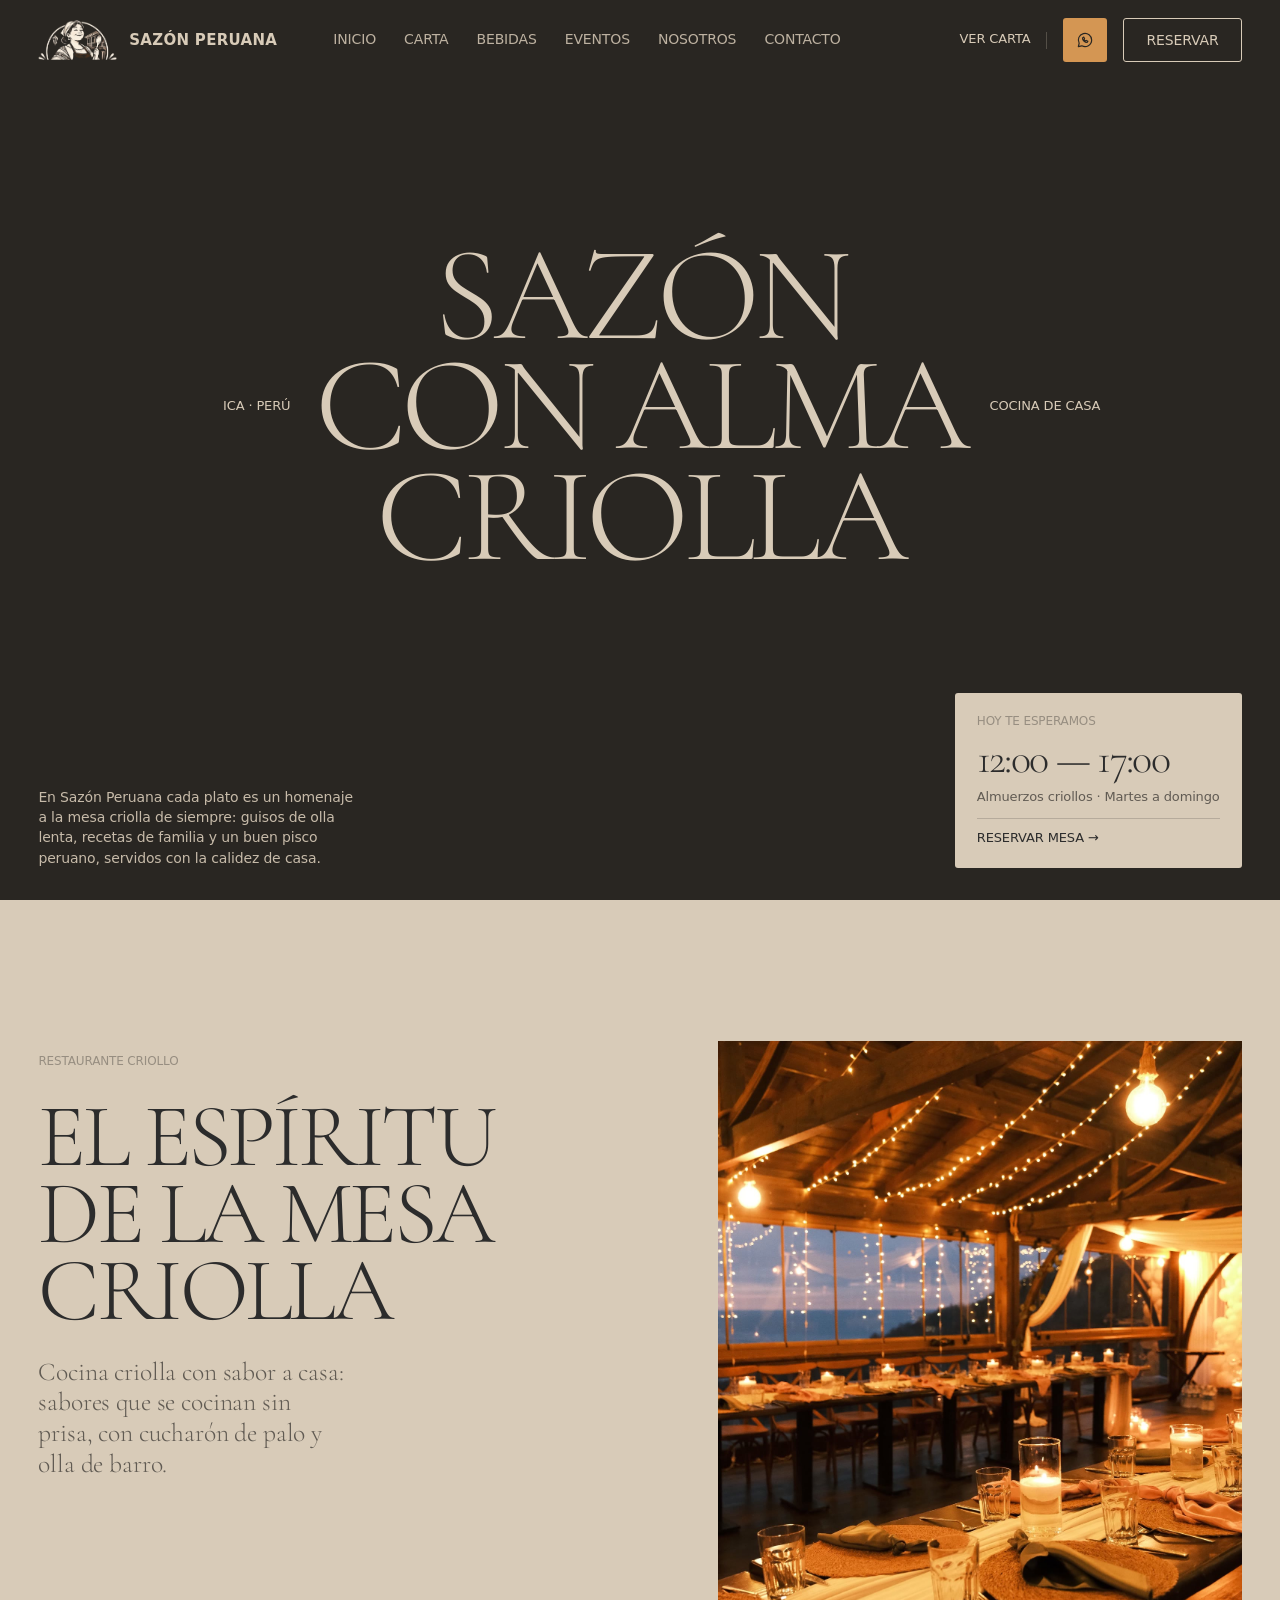
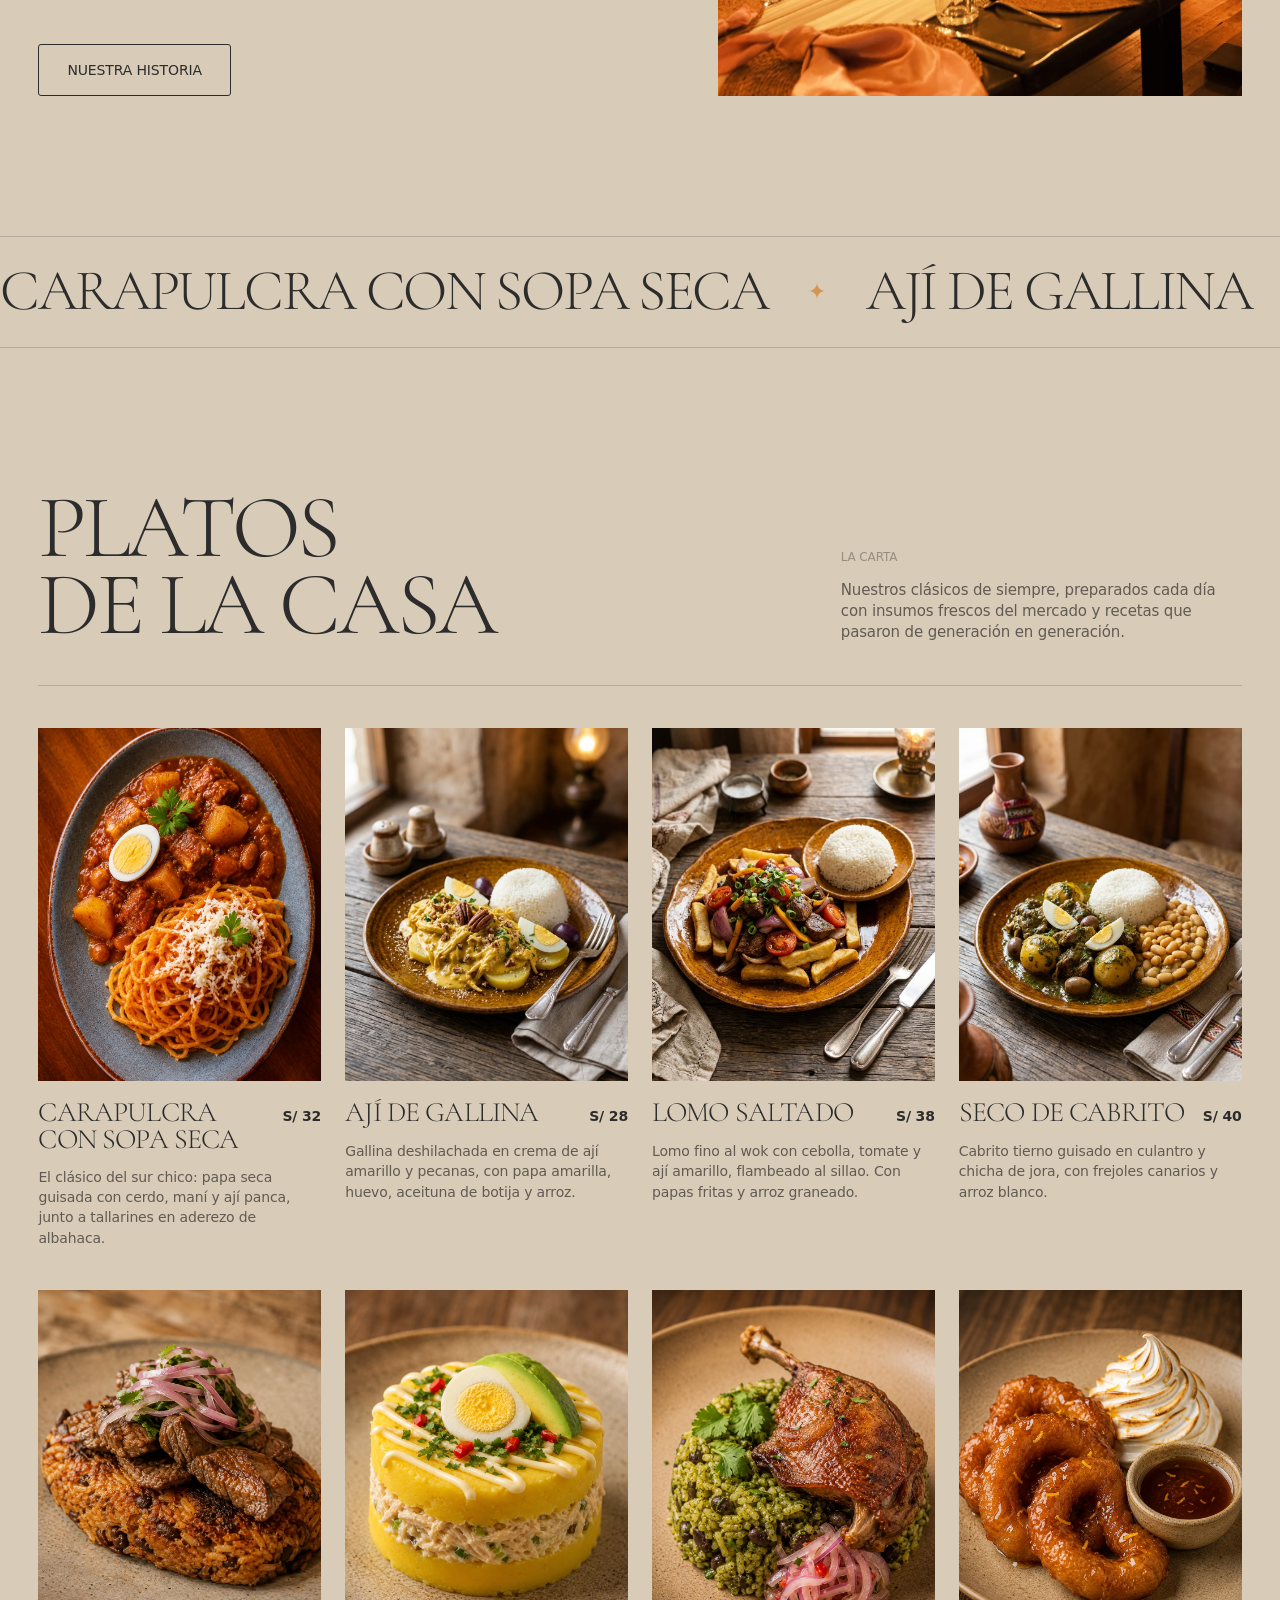
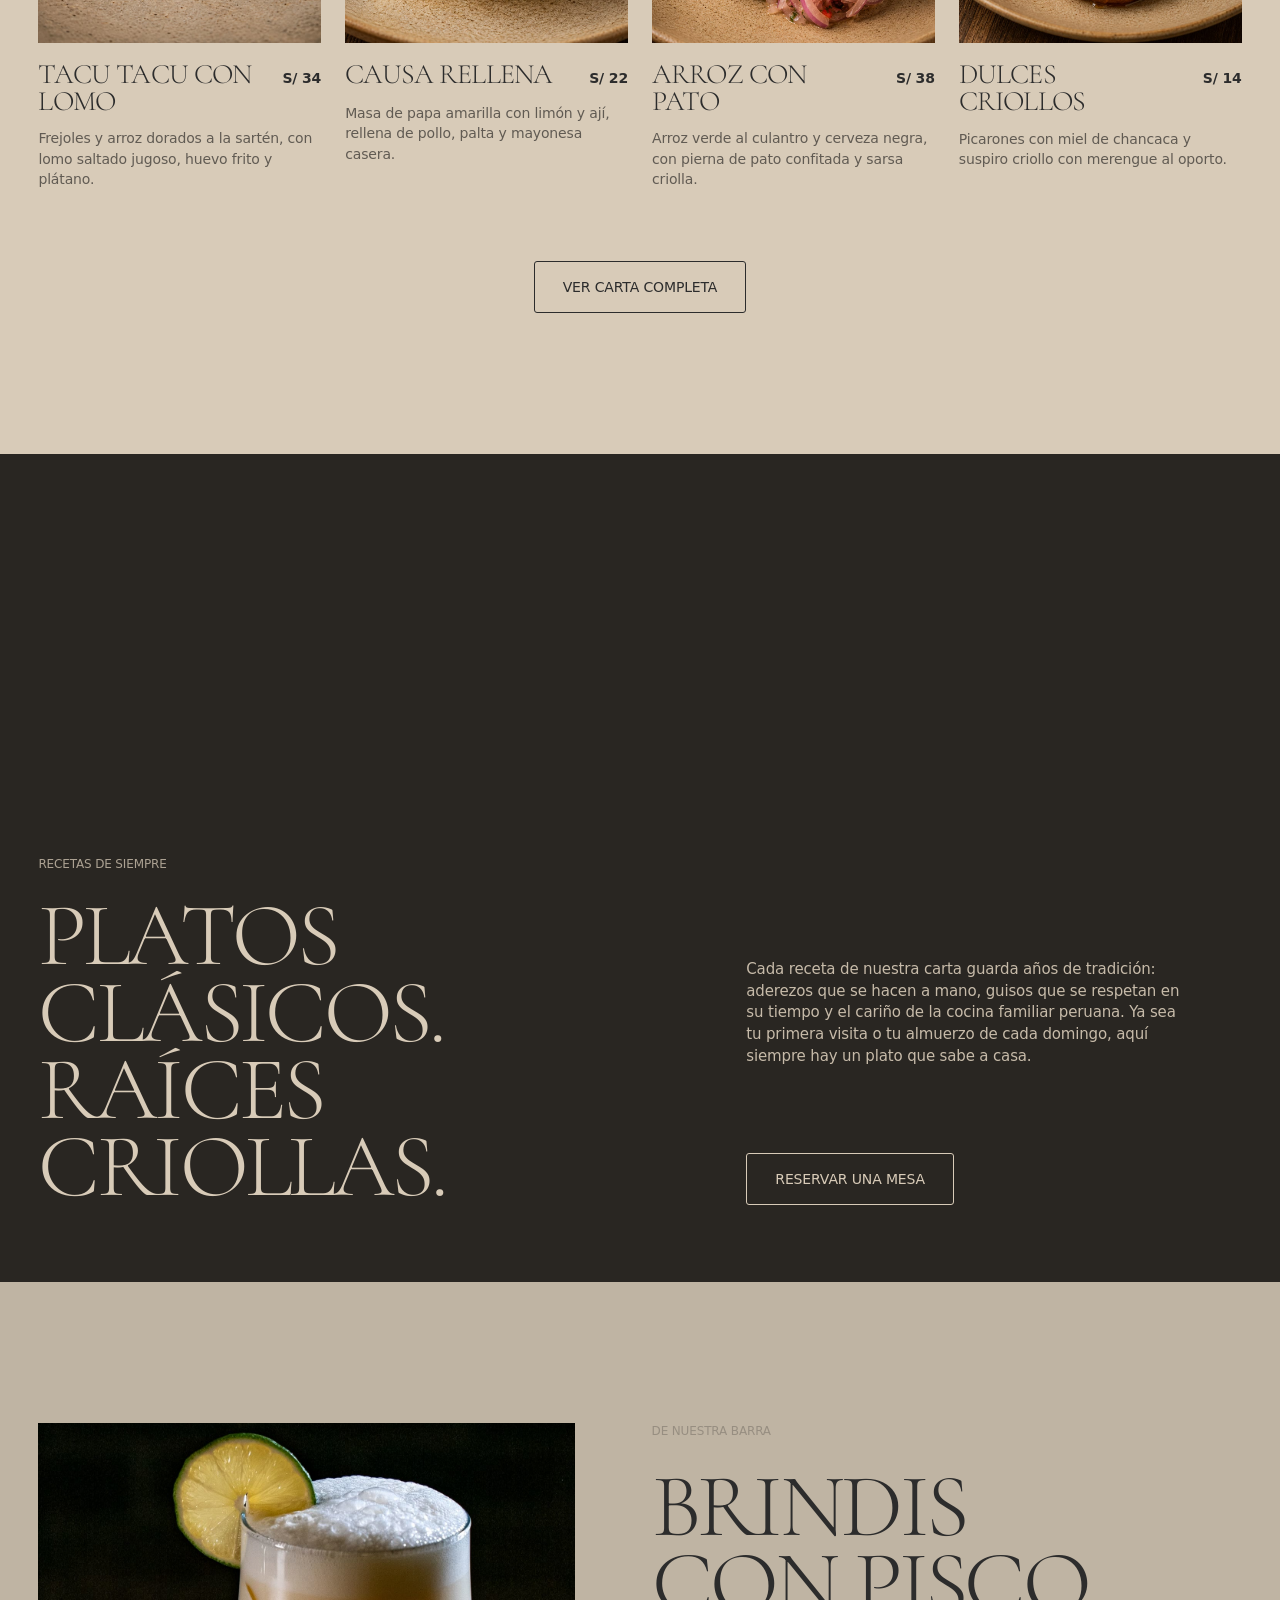
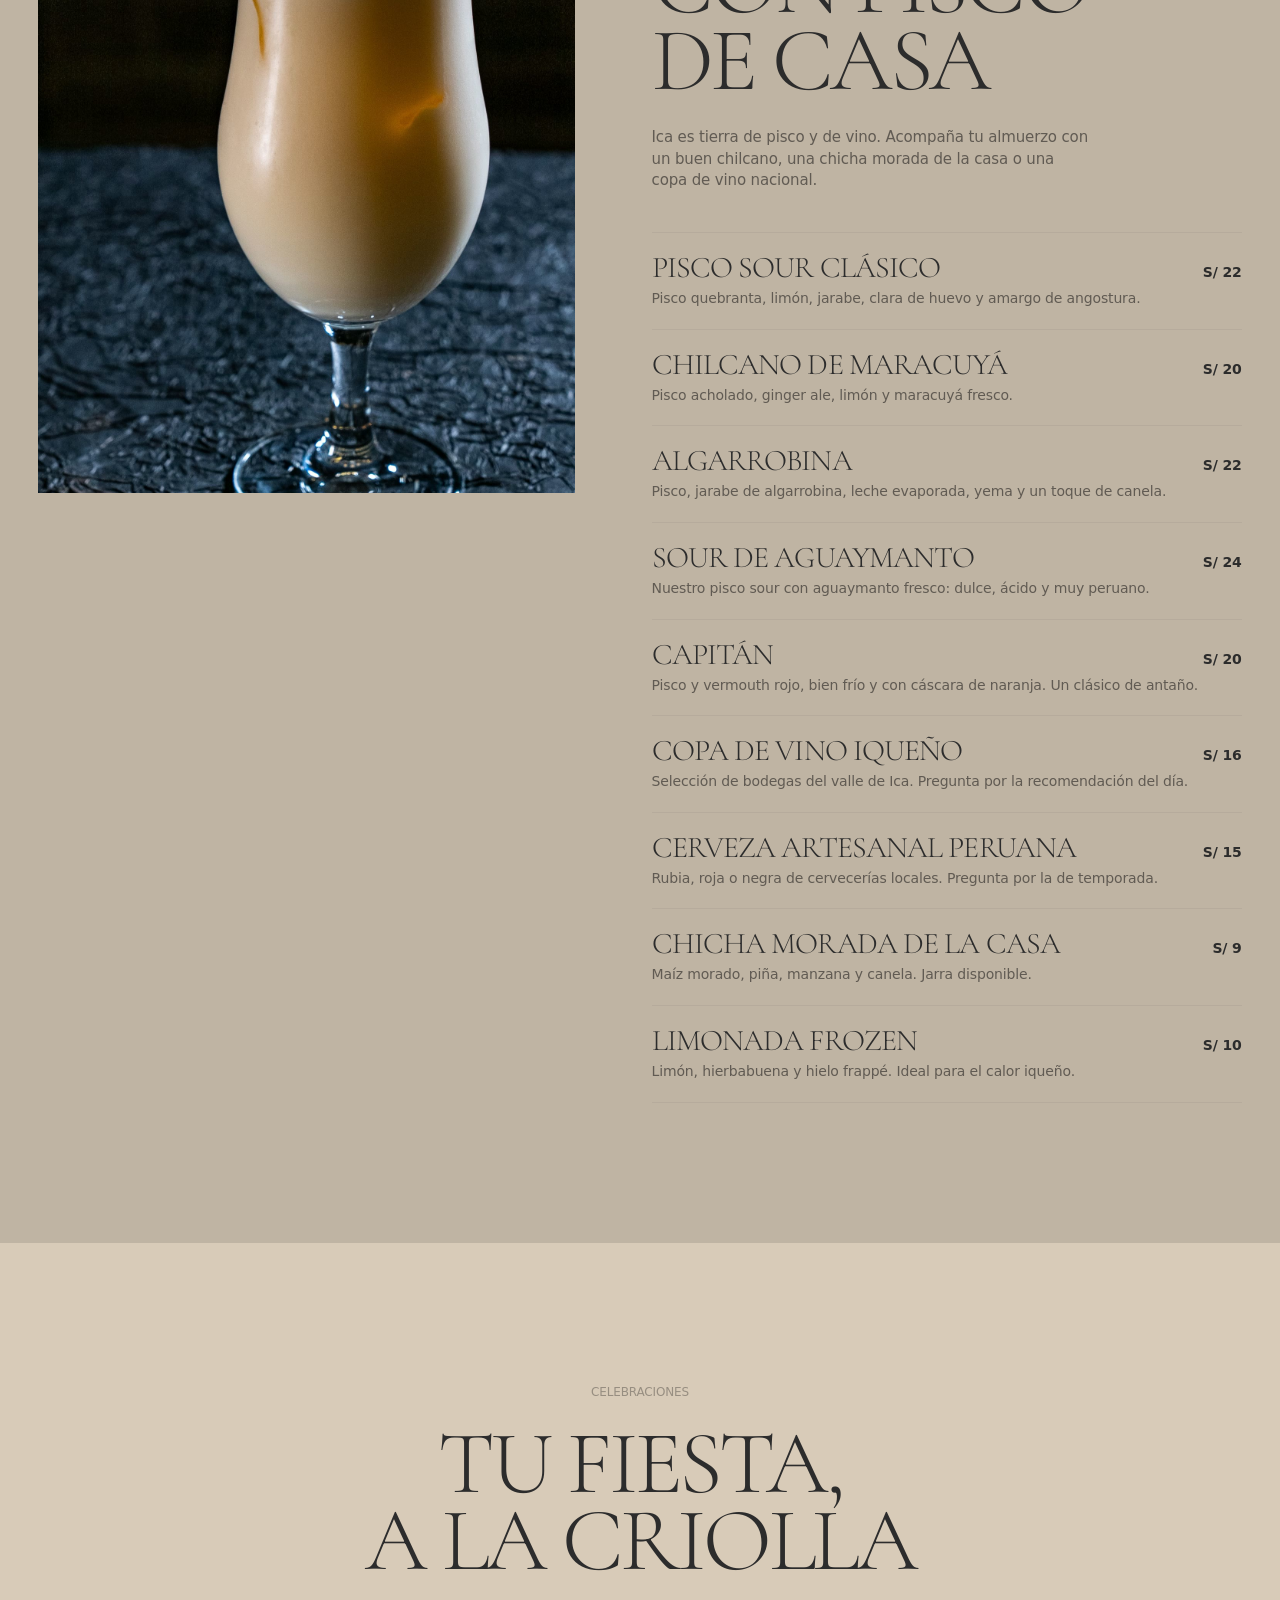
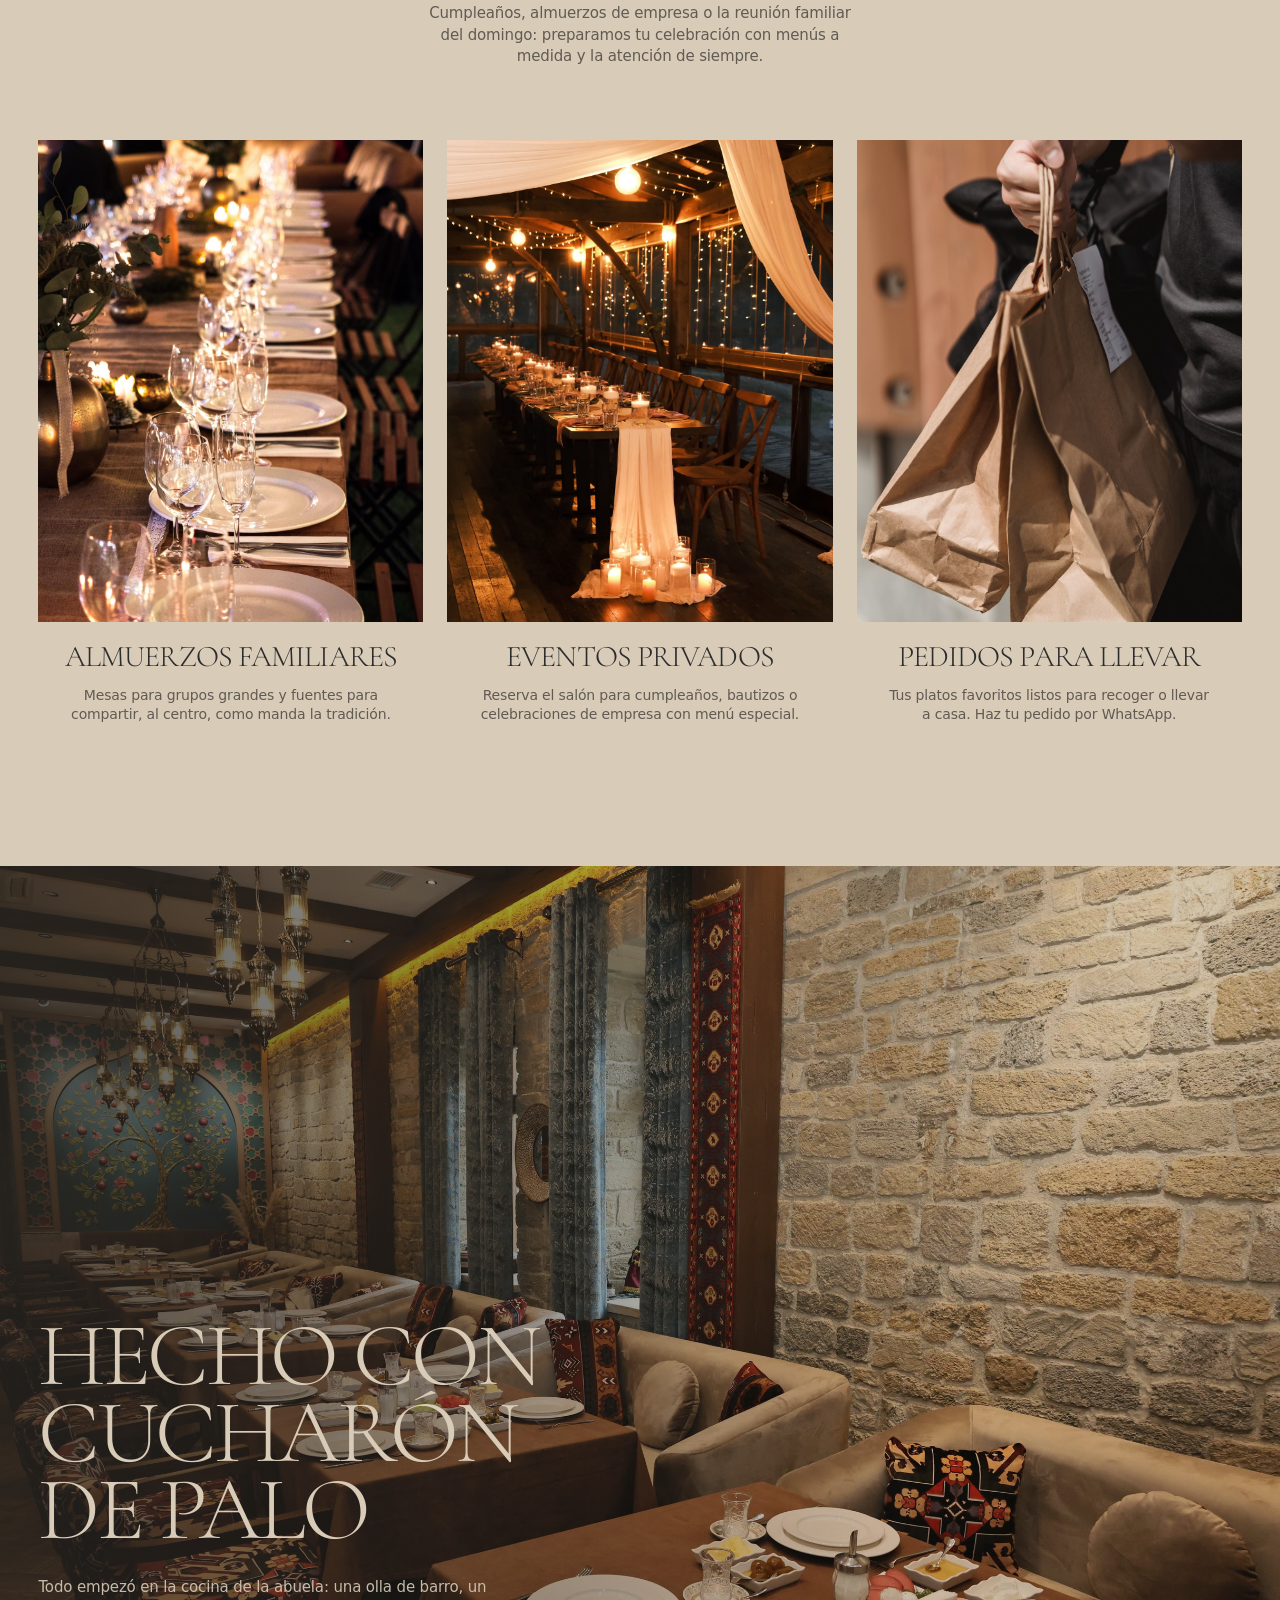
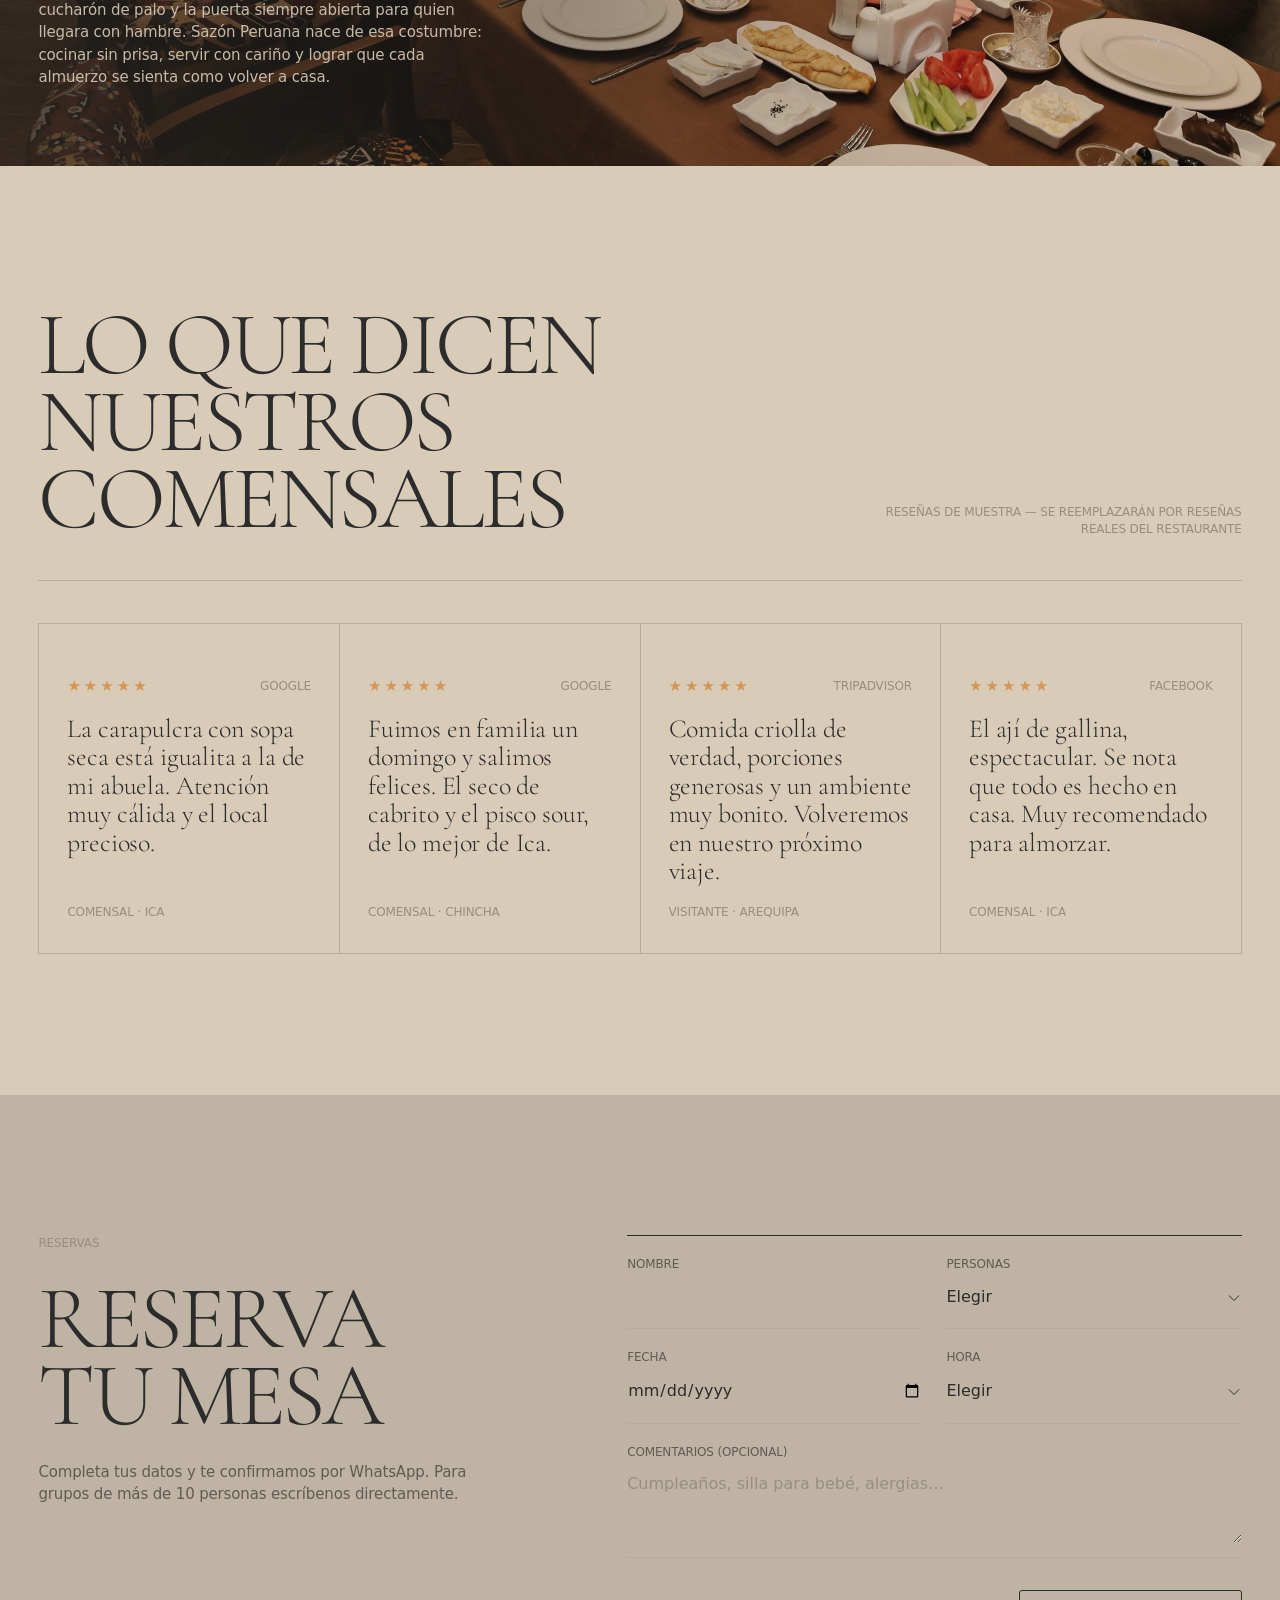
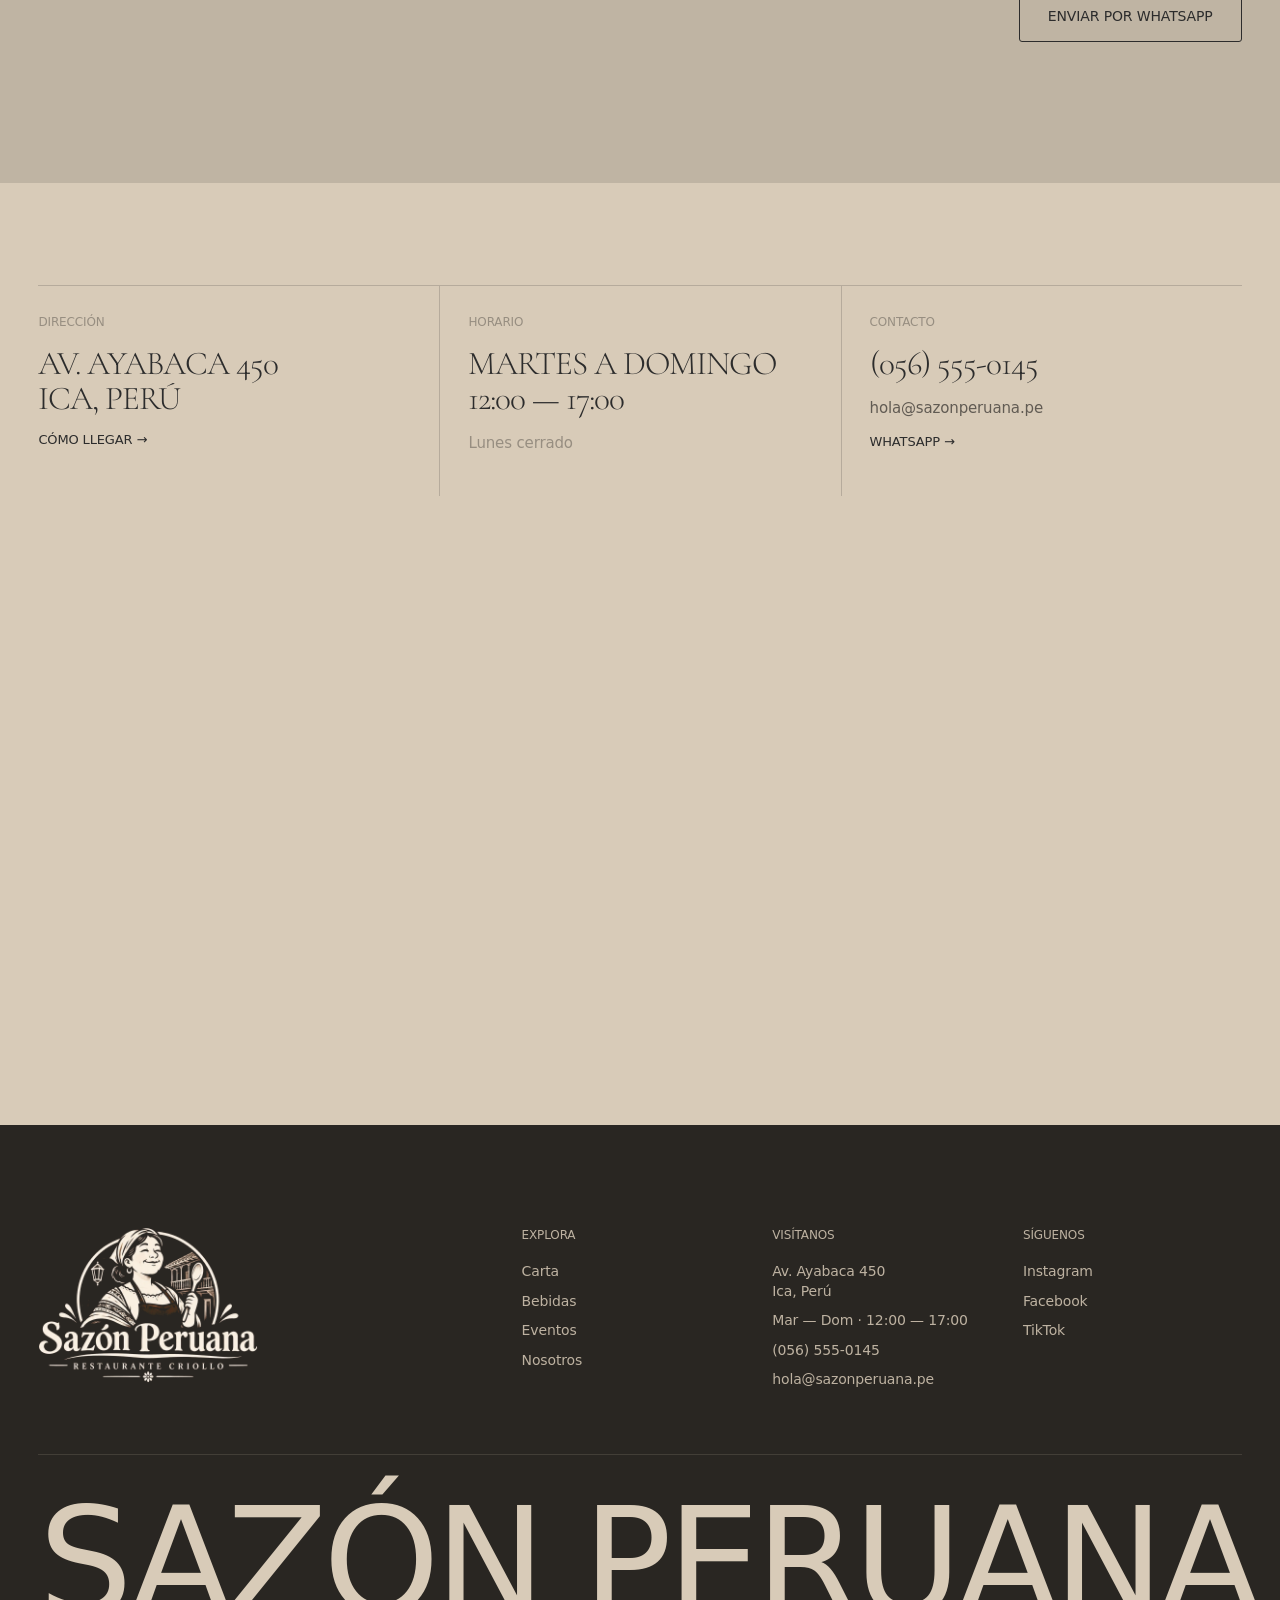
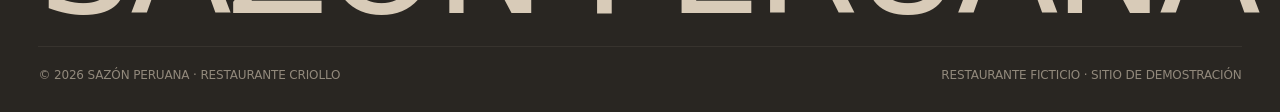
==== commit 91d88945: "Ubicación en Ica y reservas por WhatsApp con mensaje formal" ====
--- a/index.html
+++ b/index.html
@@ -4,26 +4,25 @@
   <meta charset="utf-8">
   <meta name="viewport" content="width=device-width, initial-scale=1">
   <title>Sazón Peruana — Restaurante Criollo</title>
-  <meta name="description" content="Sazón Peruana, restaurante criollo en Barranco, Lima. Cocina criolla con sabor a casa: guisos de olla lenta, recetas de familia y pisco peruano. Reserva tu mesa.">
+  <meta name="description" content="Sazón Peruana, restaurante criollo en Ica. Cocina criolla con sabor a casa: guisos de olla lenta, recetas de familia y pisco peruano. Reserva tu mesa.">
   <link rel="icon" type="image/png" href="assets/img/sp-mark-dark.png">
   <meta name="theme-color" content="#2c2c2c">
 
-  <!-- Vista previa al compartir (WhatsApp, Facebook, etc.).
-       Al publicar, cambia las rutas de og:url y og:image por la URL completa del sitio
-       (ej. https://sazon-peruana.netlify.app/assets/img/web/og-sazon-peruana.jpg). -->
+  <!-- - vista previa al compartir -->
   <meta property="og:type" content="restaurant">
   <meta property="og:locale" content="es_PE">
   <meta property="og:site_name" content="Sazón Peruana">
   <meta property="og:title" content="Sazón Peruana — Restaurante Criollo">
-  <meta property="og:description" content="Cocina criolla con sabor a casa en Barranco, Lima. Guisos de olla lenta, recetas de familia y pisco peruano. Reserva tu mesa.">
-  <meta property="og:url" content="/">
-  <meta property="og:image" content="assets/img/web/og-sazon-peruana.jpg">
+  <meta property="og:description" content="Cocina criolla con sabor a casa en Ica. Guisos de olla lenta, recetas de familia y pisco peruano. Reserva tu mesa.">
+  <meta property="og:url" content="https://sazon-peruana-demo.netlify.app/">
+  <meta property="og:image" content="https://sazon-peruana-demo.netlify.app/assets/img/web/og-sazon-peruana.jpg">
+  <link rel="canonical" href="https://sazon-peruana-demo.netlify.app/">
   <meta property="og:image:width" content="1200">
   <meta property="og:image:height" content="630">
   <meta property="og:image:alt" content="Comedor de Sazón Peruana con el logo del restaurante">
   <meta name="twitter:card" content="summary_large_image">
 
-  <!-- Tipografías: Cormorant Garamond + Satoshi -->
+  <!-- - fuentes -->
   <link rel="preconnect" href="https://fonts.googleapis.com">
   <link rel="preconnect" href="https://fonts.gstatic.com" crossorigin>
   <link href="https://fonts.googleapis.com/css2?family=Cormorant+Garamond:ital,wght@0,300;0,400;1,300&display=swap" rel="stylesheet">
@@ -33,7 +32,7 @@
 </head>
 <body>
 
-  <!-- NAVEGACIÓN -->
+  <!-- - nav -->
   <header class="nav" id="nav">
     <a href="#inicio" class="nav__brand" aria-label="Sazón Peruana — inicio">
       <img src="assets/img/sp-mark-light.png" alt="" width="79" height="40">
@@ -75,13 +74,10 @@
 
   <main>
 
-    <!-- ============ HERO — VIDEO 1 ============ -->
+    <!-- - hero -->
     <section class="hero" id="inicio">
       <div class="hero__media">
-        <!-- Video 1 — Hero
-             · Celulares/tablets (≤1024px): "Video 1 - movil.mp4" (1080p liviana)
-             · Pantallas grandes: "Video 1.mp4" (4K original)
-             Si la versión móvil aún no existe, el navegador salta a la 4K automáticamente. -->
+        <!-- - video 1: version movil en celular, 4k en pc -->
         <video class="hero__video bg-video" autoplay muted loop playsinline preload="auto" aria-hidden="true">
           <source src="assets/video/Video%201%20-%20movil.mp4" type="video/mp4" media="(max-width: 1024px)">
           <source src="assets/video/Video%201.mp4" type="video/mp4">
@@ -90,7 +86,7 @@
       <div class="hero__overlay"></div>
 
       <div class="hero__content">
-        <p class="hero__meta hero__meta--left">Barranco · Lima</p>
+        <p class="hero__meta hero__meta--left">Ica · Perú</p>
         <h1 class="hero__title">
           <span>Sazón</span>
           <span>con alma</span>
@@ -111,7 +107,7 @@
       </div>
     </section>
 
-    <!-- ============ INTRO ============ -->
+    <!-- - intro -->
     <section class="intro section" id="nosotros-intro">
       <div class="intro__grid">
         <div class="intro__text">
@@ -126,7 +122,7 @@
       </div>
     </section>
 
-    <!-- ============ MARQUEE ============ -->
+    <!-- - marquee -->
     <div class="marquee" aria-hidden="true">
       <div class="marquee__track">
         <span>Carapulcra con sopa seca</span><i>✦</i>
@@ -148,7 +144,7 @@
       </div>
     </div>
 
-    <!-- ============ CARTA ============ -->
+    <!-- - carta -->
     <section class="menu section" id="carta">
       <div class="section-head">
         <h2 class="h-display reveal">Platos<br>de la casa</h2>
@@ -195,9 +191,9 @@
           <p>Arroz verde al culantro y cerveza negra, con pierna de pato confitada y sarsa criolla.</p>
         </article>
         <article class="dish">
-          <div class="dish__media"><img src="assets/img/web/imagen-09.jpg" alt="Picarones con miel y suspiro a la limeña" loading="lazy" decoding="async"></div>
+          <div class="dish__media"><img src="assets/img/web/imagen-09.jpg" alt="Picarones con miel y suspiro criollo" loading="lazy" decoding="async"></div>
           <div class="dish__row"><h3>Dulces criollos</h3><span class="dish__price">S/ 14</span></div>
-          <p>Picarones con miel de chancaca y suspiro a la limeña con merengue al oporto.</p>
+          <p>Picarones con miel de chancaca y suspiro criollo con merengue al oporto.</p>
         </article>
       </div>
 
@@ -206,13 +202,10 @@
       </div>
     </section>
 
-    <!-- ============ FRASE / VIDEO 2 ============ -->
+    <!-- - frase con video 2 -->
     <section class="statement" id="tradicion">
       <div class="statement__media">
-        <!-- Video 2 — Cocina en movimiento
-             · Celulares/tablets (≤1024px): "Video 2 - movil.mp4" (720p liviana)
-             · Pantallas grandes: "Video 2.mp4" (original 1080p)
-             Se descarga y reproduce solo cuando el visitante llega a esta sección. -->
+        <!-- - video 2: carga al llegar a la seccion -->
         <video class="bg-video" data-lazy muted loop playsinline preload="none" aria-hidden="true">
           <source data-src="assets/video/Video%202%20-%20movil.mp4" type="video/mp4" media="(max-width: 1024px)">
           <source data-src="assets/video/Video%202.mp4" type="video/mp4">
@@ -227,7 +220,7 @@
       </div>
     </section>
 
-    <!-- ============ BEBIDAS ============ -->
+    <!-- - bebidas -->
     <section class="drinks section section--linen" id="bebidas">
       <div class="drinks__grid">
         <figure class="drinks__media">
@@ -237,7 +230,7 @@
         <div class="drinks__content">
           <p class="caption">De nuestra barra</p>
           <h2 class="h-display reveal">Brindis<br>con pisco<br>de casa</h2>
-          <p class="body">El Perú es tierra de pisco. Acompaña tu almuerzo con un buen chilcano, una chicha morada de la casa o una copa de vino nacional.</p>
+          <p class="body">Ica es tierra de pisco y de vino. Acompaña tu almuerzo con un buen chilcano, una chicha morada de la casa o una copa de vino nacional.</p>
 
           <ul class="drink-list">
             <li><div class="drink-list__row"><h3>Pisco sour clásico</h3><span>S/ 22</span></div><p>Pisco quebranta, limón, jarabe, clara de huevo y amargo de angostura.</p></li>
@@ -245,16 +238,16 @@
             <li><div class="drink-list__row"><h3>Algarrobina</h3><span>S/ 22</span></div><p>Pisco, jarabe de algarrobina, leche evaporada, yema y un toque de canela.</p></li>
             <li><div class="drink-list__row"><h3>Sour de aguaymanto</h3><span>S/ 24</span></div><p>Nuestro pisco sour con aguaymanto fresco: dulce, ácido y muy peruano.</p></li>
             <li><div class="drink-list__row"><h3>Capitán</h3><span>S/ 20</span></div><p>Pisco y vermouth rojo, bien frío y con cáscara de naranja. Un clásico de antaño.</p></li>
-            <li><div class="drink-list__row"><h3>Copa de vino nacional</h3><span>S/ 16</span></div><p>Selección de bodegas peruanas. Pregunta por la recomendación del día.</p></li>
+            <li><div class="drink-list__row"><h3>Copa de vino iqueño</h3><span>S/ 16</span></div><p>Selección de bodegas del valle de Ica. Pregunta por la recomendación del día.</p></li>
             <li><div class="drink-list__row"><h3>Cerveza artesanal peruana</h3><span>S/ 15</span></div><p>Rubia, roja o negra de cervecerías locales. Pregunta por la de temporada.</p></li>
             <li><div class="drink-list__row"><h3>Chicha morada de la casa</h3><span>S/ 9</span></div><p>Maíz morado, piña, manzana y canela. Jarra disponible.</p></li>
-            <li><div class="drink-list__row"><h3>Limonada frozen</h3><span>S/ 10</span></div><p>Limón, hierbabuena y hielo frappé. Ideal para el verano limeño.</p></li>
+            <li><div class="drink-list__row"><h3>Limonada frozen</h3><span>S/ 10</span></div><p>Limón, hierbabuena y hielo frappé. Ideal para el calor iqueño.</p></li>
           </ul>
         </div>
       </div>
     </section>
 
-    <!-- ============ EVENTOS ============ -->
+    <!-- - eventos -->
     <section class="events section" id="eventos">
       <div class="events__head">
         <p class="caption">Celebraciones</p>
@@ -281,7 +274,7 @@
       </div>
     </section>
 
-    <!-- ============ HISTORIA — IMAGEN 14 ============ -->
+    <!-- - historia -->
     <section class="story" id="nosotros">
       <div class="story__media">
         <img class="media-img" src="assets/img/web/imagen-14.jpg" alt="" loading="lazy" decoding="async">
@@ -293,7 +286,7 @@
       </div>
     </section>
 
-    <!-- ============ TESTIMONIOS ============ -->
+    <!-- - reseñas -->
     <section class="reviews section" id="opiniones">
       <div class="section-head">
         <h2 class="h-display reveal">Lo que dicen<br>nuestros comensales</h2>
@@ -306,12 +299,12 @@
         <article class="review">
           <div class="review__top"><span class="stars" aria-label="5 de 5">★★★★★</span><span class="caption">Google</span></div>
           <p>La carapulcra con sopa seca está igualita a la de mi abuela. Atención muy cálida y el local precioso.</p>
-          <p class="review__author">Comensal · Barranco</p>
+          <p class="review__author">Comensal · Ica</p>
         </article>
         <article class="review">
           <div class="review__top"><span class="stars" aria-label="5 de 5">★★★★★</span><span class="caption">Google</span></div>
-          <p>Fuimos en familia un domingo y salimos felices. El seco de cabrito y el pisco sour, de lo mejor de Lima.</p>
-          <p class="review__author">Comensal · Lima</p>
+          <p>Fuimos en familia un domingo y salimos felices. El seco de cabrito y el pisco sour, de lo mejor de Ica.</p>
+          <p class="review__author">Comensal · Chincha</p>
         </article>
         <article class="review">
           <div class="review__top"><span class="stars" aria-label="5 de 5">★★★★★</span><span class="caption">Tripadvisor</span></div>
@@ -321,12 +314,12 @@
         <article class="review">
           <div class="review__top"><span class="stars" aria-label="5 de 5">★★★★★</span><span class="caption">Facebook</span></div>
           <p>El ají de gallina, espectacular. Se nota que todo es hecho en casa. Muy recomendado para almorzar.</p>
-          <p class="review__author">Comensal · Barranco</p>
-        </article>
-      </div>
-    </section>
-
-    <!-- ============ RESERVAS / CONTACTO ============ -->
+          <p class="review__author">Comensal · Ica</p>
+        </article>
+      </div>
+    </section>
+
+    <!-- - reservas y contacto -->
     <section class="booking section section--linen" id="reservas">
       <div class="booking__grid">
         <div class="booking__intro">
@@ -363,8 +356,8 @@
       <div class="contact__grid">
         <div class="contact__col">
           <p class="caption">Dirección</p>
-          <p class="contact__big">Calle Las Lámparas<br>145, Barranco</p>
-          <a href="https://www.google.com/maps/search/?api=1&amp;query=Barranco%2C+Lima%2C+Per%C3%BA" class="link-text" target="_blank" rel="noopener">Cómo llegar →</a>
+          <p class="contact__big">Av. Ayabaca 450<br>Ica, Perú</p>
+          <a href="https://www.google.com/maps/search/?api=1&amp;query=Universidad+Tecnol%C3%B3gica+del+Per%C3%BA+-+Sede+Ica%2C+Av.+Ayabaca%2C+Ica" class="link-text" target="_blank" rel="noopener">Cómo llegar →</a>
         </div>
         <div class="contact__col">
           <p class="caption">Horario</p>
@@ -373,19 +366,19 @@
         </div>
         <div class="contact__col">
           <p class="caption">Contacto</p>
-          <p class="contact__big">(01) 555-0145</p>
+          <p class="contact__big">(056) 555-0145</p>
           <span class="contact__mail">hola@sazonperuana.pe</span>
           <a href="#" class="link-text js-whatsapp">WhatsApp →</a>
         </div>
       </div>
       <div class="contact__map">
-        <iframe title="Ubicación de Sazón Peruana en Google Maps" src="https://www.google.com/maps?q=Barranco%2C+Lima%2C+Per%C3%BA&amp;z=15&amp;output=embed" loading="lazy" referrerpolicy="no-referrer-when-downgrade" allowfullscreen></iframe>
+        <iframe title="Ubicación de Sazón Peruana en Google Maps" src="https://www.google.com/maps?q=Universidad+Tecnol%C3%B3gica+del+Per%C3%BA+-+Sede+Ica%2C+Av.+Ayabaca%2C+Ica&amp;z=17&amp;output=embed" loading="lazy" referrerpolicy="no-referrer-when-downgrade" allowfullscreen></iframe>
       </div>
     </section>
 
   </main>
 
-  <!-- ============ FOOTER ============ -->
+  <!-- - footer -->
   <footer class="footer">
     <div class="footer__top">
       <img class="footer__logo" src="assets/img/sp-logo-light.png" alt="Sazón Peruana — Restaurante criollo" width="240" height="170" loading="lazy">
@@ -399,14 +392,14 @@
         </nav>
         <div class="footer__col">
           <p class="caption caption--light">Visítanos</p>
-          <p>Calle Las Lámparas 145<br>Barranco, Lima</p>
+          <p>Av. Ayabaca 450<br>Ica, Perú</p>
           <p>Mar — Dom · 12:00 — 17:00</p>
-          <p>(01) 555-0145</p>
+          <p>(056) 555-0145</p>
           <p>hola@sazonperuana.pe</p>
         </div>
         <div class="footer__col">
           <p class="caption caption--light">Síguenos</p>
-          <!-- Redes del restaurante: reemplazar <p> por <a href="URL" target="_blank" rel="noopener"> cuando existan -->
+          <!-- - pasar a enlaces cuando haya redes -->
           <p>Instagram</p>
           <p>Facebook</p>
           <p>TikTok</p>
--- a/css/styles.css
+++ b/css/styles.css
@@ -1,10 +1,7 @@
-/* =========================================================
-   Sazón Peruana — hoja de estilos
-   Sistema: lienzo pergamino, acento azafrán, serif ligera
-   ========================================================= */
+/* - estilos sazon peruana */
 
 :root {
-  /* Colores */
+  /* - colores */
   --parchment: #d8cbb8;
   --linen: #bfb4a3;
   --stone: #b6ab9c;
@@ -14,11 +11,11 @@
   --midnight: #292622;
   --saffron: #d49653;
 
-  /* Tipografía */
+  /* - tipografia */
   --serif: 'Cormorant Garamond', 'Times New Roman', serif;
   --sans: 'Satoshi', 'Inter', ui-sans-serif, system-ui, -apple-system, 'Segoe UI', sans-serif;
 
-  /* Ritmo */
+  /* - espaciado */
   --gutter: clamp(16px, 3vw, 42px);
   --section-gap: clamp(88px, 11vw, 160px);
   --ease: cubic-bezier(0.25, 0.46, 0.45, 0.94);
@@ -53,7 +50,7 @@
 
 :focus-visible { outline: 1px solid var(--saffron); outline-offset: 4px; }
 
-/* ---------- Tipos base ---------- */
+/* - textos base */
 .h-display {
   font-family: var(--serif);
   font-weight: 300;
@@ -86,7 +83,7 @@
 }
 .muted { color: var(--walnut); }
 
-/* ---------- Botones y enlaces ---------- */
+/* - botones y enlaces */
 .btn {
   display: inline-flex;
   align-items: center;
@@ -131,7 +128,7 @@
 .icon-btn:hover { background: var(--parchment); }
 .icon-btn svg { width: 20px; height: 20px; fill: none; stroke: currentColor; stroke-width: 1.4; stroke-linejoin: round; }
 
-/* ---------- Placeholders de medios ---------- */
+/* - espacios de medios */
 .ph {
   position: relative;
   width: 100%;
@@ -156,7 +153,7 @@
   pointer-events: none;
 }
 .ph::after {
-  /* icono de tipo de medio */
+  /* - icono */
   content: "";
   width: 28px;
   height: 28px;
@@ -194,14 +191,14 @@
 .ph--dark::before { border-color: rgba(216, 203, 184, .16); }
 .ph--dark .ph__tag { color: var(--saffron); }
 
-/* Movimiento sutil (simula el video lento) */
+/* - movimiento sutil */
 .ph--drift { animation: drift 18s var(--ease) infinite alternate; }
 @keyframes drift {
   from { background-color: #24211d; }
   to   { background-color: #322d27; }
 }
 
-/* ---------- Navegación ---------- */
+/* - nav */
 .nav {
   position: fixed;
   inset: 0 0 auto 0;
@@ -289,7 +286,7 @@
   letter-spacing: -0.03em;
 }
 
-/* ---------- Hero ---------- */
+/* - hero */
 .hero {
   position: relative;
   min-height: 100svh;
@@ -304,7 +301,7 @@
 .hero__media,
 .hero__overlay { position: absolute; inset: 0; }
 .hero__media > * { width: 100%; height: 100%; object-fit: cover; }
-/* En medios a pantalla completa, la etiqueta va en una esquina para no tapar el texto */
+/* - etiqueta en esquina */
 .hero__media .ph,
 .statement__media .ph,
 .story__media .ph {
@@ -379,7 +376,7 @@
 .hero__card-note { font-size: 13px; color: var(--espresso); padding-bottom: 12px; border-bottom: 1px solid var(--stone); }
 .hero__card .link-text { margin-top: 4px; color: var(--onyx); }
 
-/* ---------- Secciones genéricas ---------- */
+/* - secciones */
 .section { padding: var(--section-gap) var(--gutter); }
 .section--linen { background: var(--linen); }
 .section--linen .ph { background: #b0a594; }
@@ -395,7 +392,7 @@
 }
 .section-head__aside { display: grid; gap: 14px; max-width: 42ch; justify-self: end; color: var(--espresso); }
 
-/* ---------- Intro ---------- */
+/* - intro */
 .intro__grid {
   display: grid;
   grid-template-columns: 1.15fr 1fr;
@@ -406,7 +403,7 @@
 .intro__text .btn { margin-top: auto; }
 .intro__media { margin: 0; aspect-ratio: 4 / 5; }
 
-/* ---------- Marquee ---------- */
+/* - marquee */
 .marquee {
   overflow: hidden;
   border-top: 1px solid var(--stone);
@@ -432,7 +429,7 @@
 .marquee__track i { font-style: normal; color: var(--saffron); font-size: 22px; }
 @keyframes marquee { to { transform: translateX(-50%); } }
 
-/* ---------- Carta ---------- */
+/* - carta */
 .menu__grid {
   display: grid;
   grid-template-columns: repeat(4, 1fr);
@@ -463,7 +460,7 @@
 
 .menu__footer { display: flex; justify-content: center; margin-top: 72px; }
 
-/* ---------- Statement (Video 2) ---------- */
+/* - frase con video 2 */
 .statement {
   position: relative;
   min-height: 92svh;
@@ -490,7 +487,7 @@
 .statement__text { grid-area: text; max-width: 46ch; font-size: 15px; line-height: 1.45; opacity: .9; }
 .statement__content .btn { grid-area: btn; justify-self: start; }
 
-/* ---------- Bebidas ---------- */
+/* - bebidas */
 .drinks__grid {
   display: grid;
   grid-template-columns: 1fr 1.1fr;
@@ -513,7 +510,7 @@
 .drink-list span { font-weight: 700; font-size: 14px; }
 .drink-list p { font-size: 14px; color: var(--espresso); }
 
-/* ---------- Eventos ---------- */
+/* - eventos */
 .events__head {
   display: grid;
   justify-items: center;
@@ -536,7 +533,7 @@
 }
 .event p { font-size: 14px; color: var(--espresso); max-width: 36ch; margin: 0 auto; }
 
-/* ---------- Historia ---------- */
+/* - historia */
 .story {
   position: relative;
   min-height: 100svh;
@@ -552,7 +549,7 @@
 .story__content { position: relative; display: grid; gap: 28px; max-width: 560px; }
 .story__content p { font-size: 15px; line-height: 1.5; opacity: .9; max-width: 48ch; }
 
-/* ---------- Testimonios ---------- */
+/* - reseñas */
 .reviews .section-head__aside .caption { text-align: right; }
 .reviews__row {
   display: grid;
@@ -582,7 +579,7 @@
 }
 .review__author { font-size: 12px; text-transform: uppercase; color: var(--walnut); }
 
-/* ---------- Reservas ---------- */
+/* - reservas */
 .booking__grid {
   display: grid;
   grid-template-columns: 1fr 1.2fr;
@@ -641,7 +638,7 @@
 }
 .form__msg { font-size: 13px; color: var(--espresso); }
 
-/* ---------- Contacto ---------- */
+/* - contacto */
 .contact { padding-top: clamp(64px, 8vw, 120px); }
 .contact__grid {
   display: grid;
@@ -666,7 +663,7 @@
 .contact__map { aspect-ratio: 21 / 8; margin-top: 24px; }
 .contact__map iframe { width: 100%; height: 100%; border: 0; filter: grayscale(.6) sepia(.25); }
 
-/* ---------- Footer ---------- */
+/* - footer */
 .footer {
   background: var(--midnight);
   color: var(--parchment);
@@ -711,7 +708,7 @@
   opacity: .6;
 }
 
-/* ---------- Revelado sutil de títulos ---------- */
+/* - aparicion de titulos */
 .js .reveal { opacity: 0; transform: translateY(18px); transition: opacity 1s var(--ease), transform 1s var(--ease); }
 .js .reveal.is-in { opacity: 1; transform: none; }
 
@@ -721,7 +718,7 @@
   .js .reveal { opacity: 1; transform: none; transition: none; }
 }
 
-/* ---------- Responsive ---------- */
+/* - responsive */
 @media (max-width: 1180px) {
   .nav__links { gap: 20px; margin-left: 20px; }
   .nav__menu-link { display: none; }
@@ -775,7 +772,7 @@
   .hero__media .ph { padding-top: 84px; }
 }
 
-/* Correo en contacto (minúsculas, no rompe la columna) */
+/* - correo */
 .contact__mail {
   font-size: 15px;
   color: var(--espresso);
@@ -785,14 +782,14 @@
 .contact__mail:hover { color: var(--onyx); }
 .footer__col a[href^="mailto"] { overflow-wrap: anywhere; }
 
-/* Tablet: etiqueta compacta en medios a pantalla completa */
+/* - tablet */
 @media (max-width: 960px) {
   .hero__media .ph .ph__title, .hero__media .ph .ph__spec,
   .statement__media .ph .ph__spec, .story__media .ph .ph__spec { display: none; }
   .hero__media .ph { padding-top: 84px; }
 }
 
-/* Video 1 — hero: aparece con un fundido suave cuando está listo */
+/* - fundido video hero */
 .hero__video {
   opacity: 0;
   transition: opacity 1.2s var(--ease);
@@ -800,10 +797,10 @@
 .hero__video.is-ready { opacity: 1; }
 @media (prefers-reduced-motion: reduce) { .hero__video { opacity: 1; transition: none; } }
 
-/* Sazón Peruana: wordmark de dos palabras en el footer */
+/* - nombre grande del footer */
 .footer__wordmark { font-size: clamp(44px, 11.6vw, 200px); letter-spacing: -0.035em; }
 
-/* ---------- Fotos y videos reales ---------- */
+/* - fotos y videos */
 .media-img { display: block; width: 100%; height: 100%; object-fit: cover; }
 .intro__media, .drinks__media { overflow: hidden; background: var(--linen); }
 .dish__media, .event__media { aspect-ratio: 4 / 5; overflow: hidden; background: var(--linen); }
@@ -818,7 +815,7 @@
 .statement, .story { background: var(--midnight); }
 @media (max-width: 960px) { .event__media { aspect-ratio: 4 / 3; } }
 
-/* Fundido suave de los videos de fondo (hero y Video 2) */
+/* - fundido videos de fondo */
 .bg-video { opacity: 0; transition: opacity 1.2s var(--ease); }
 .bg-video.is-ready { opacity: 1; }
 @media (prefers-reduced-motion: reduce) { .bg-video { opacity: 1; transition: none; } }
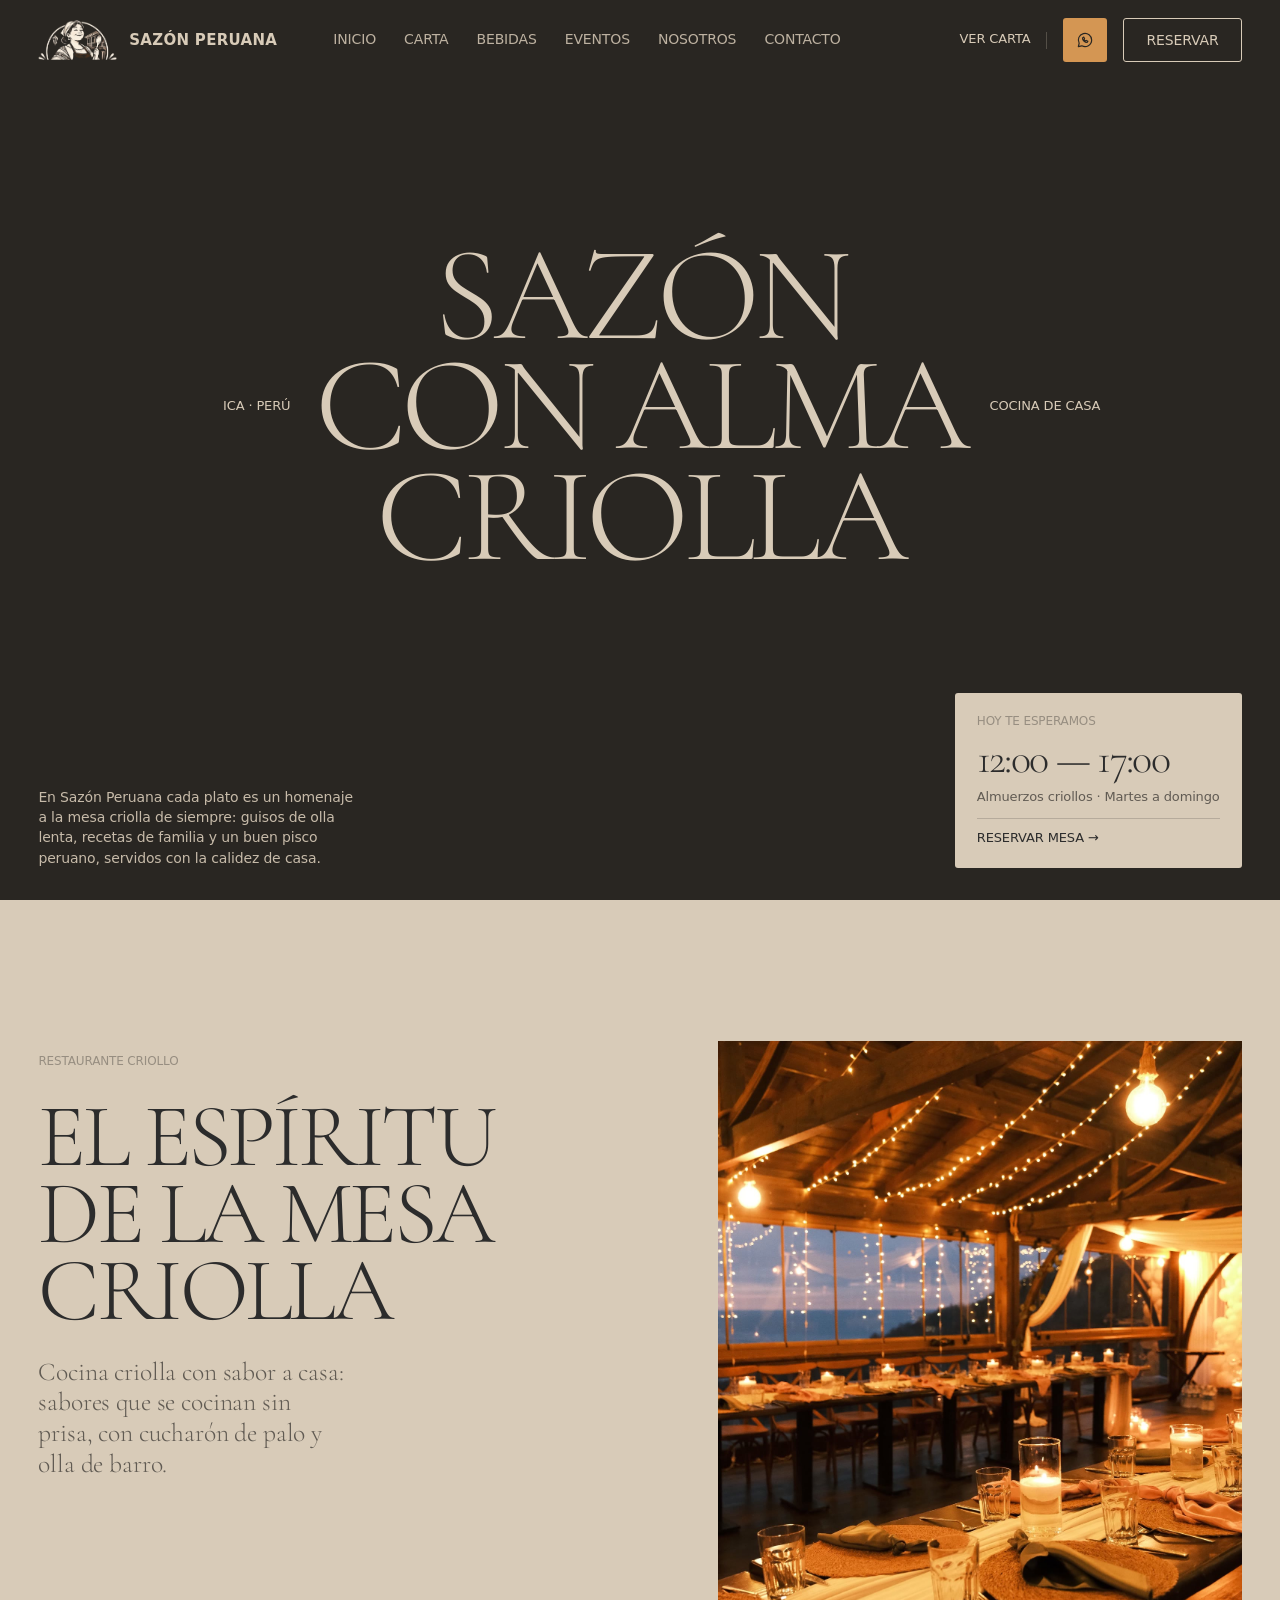
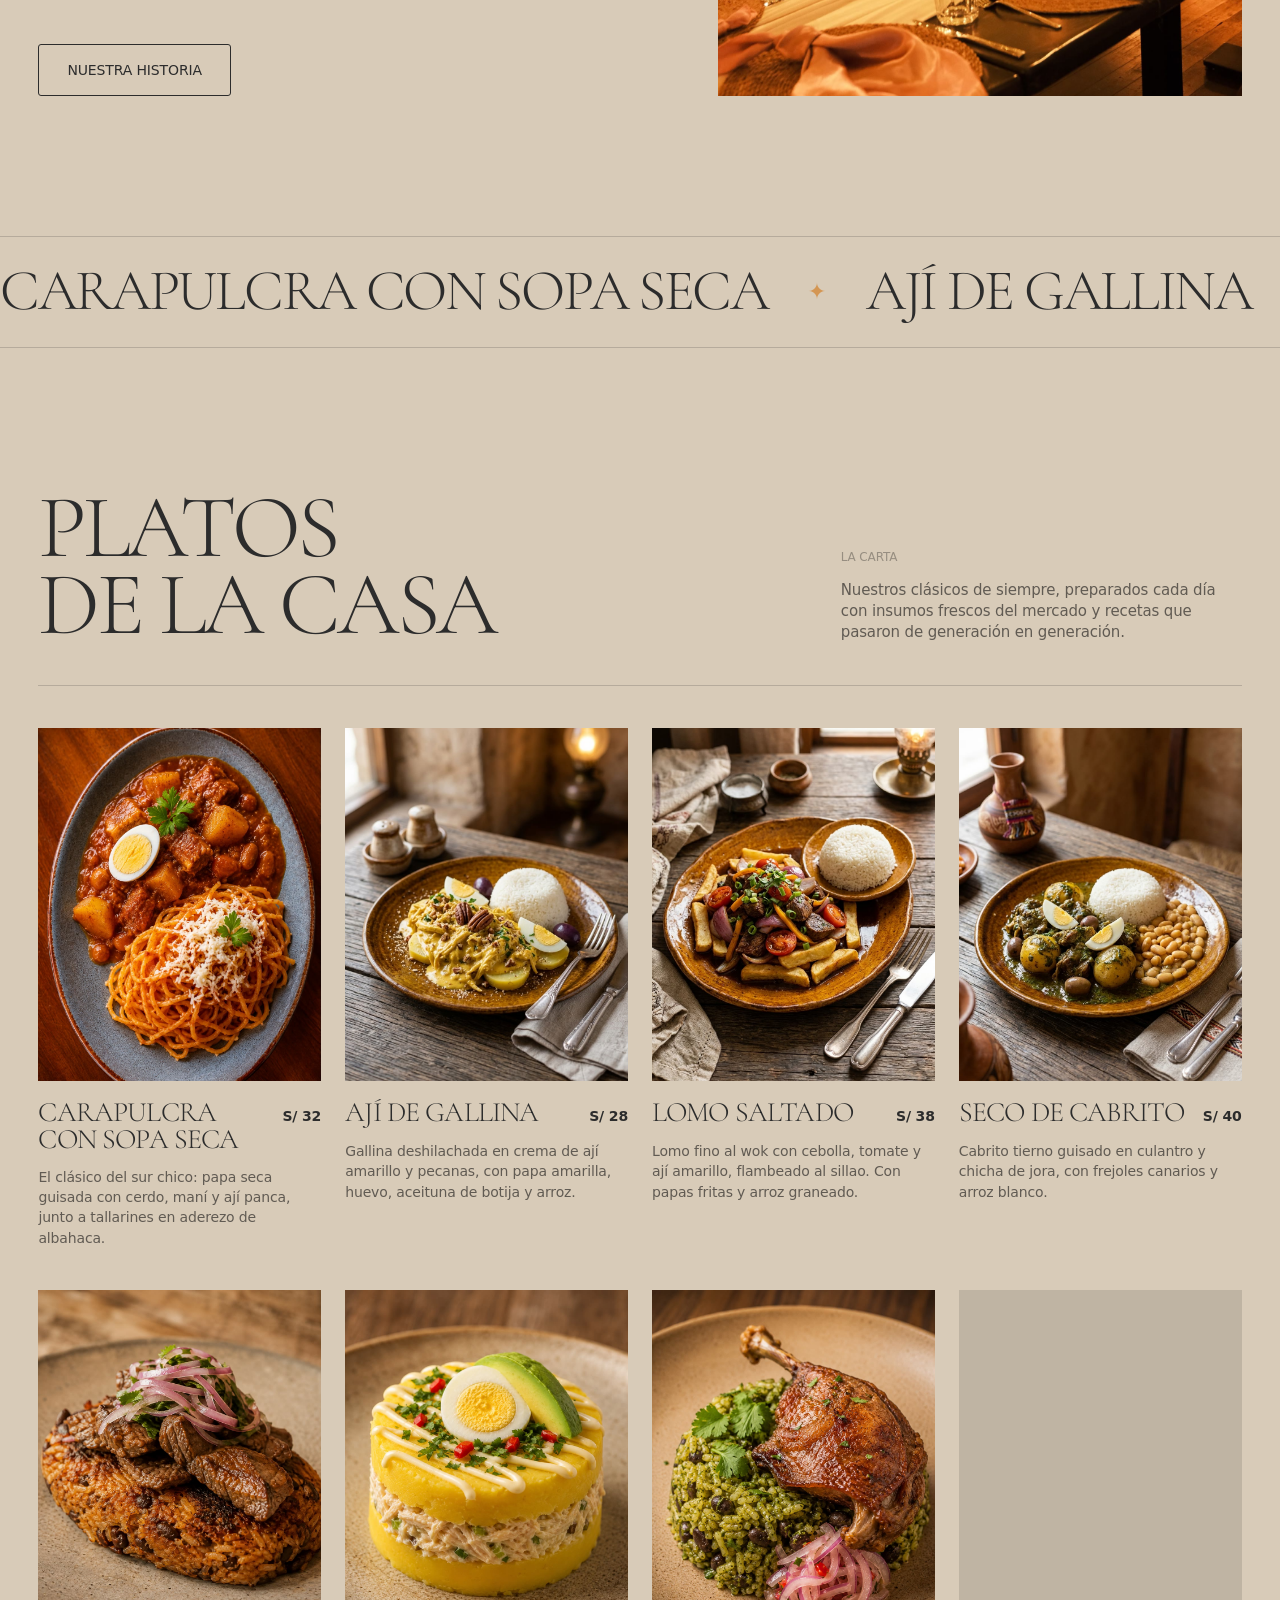
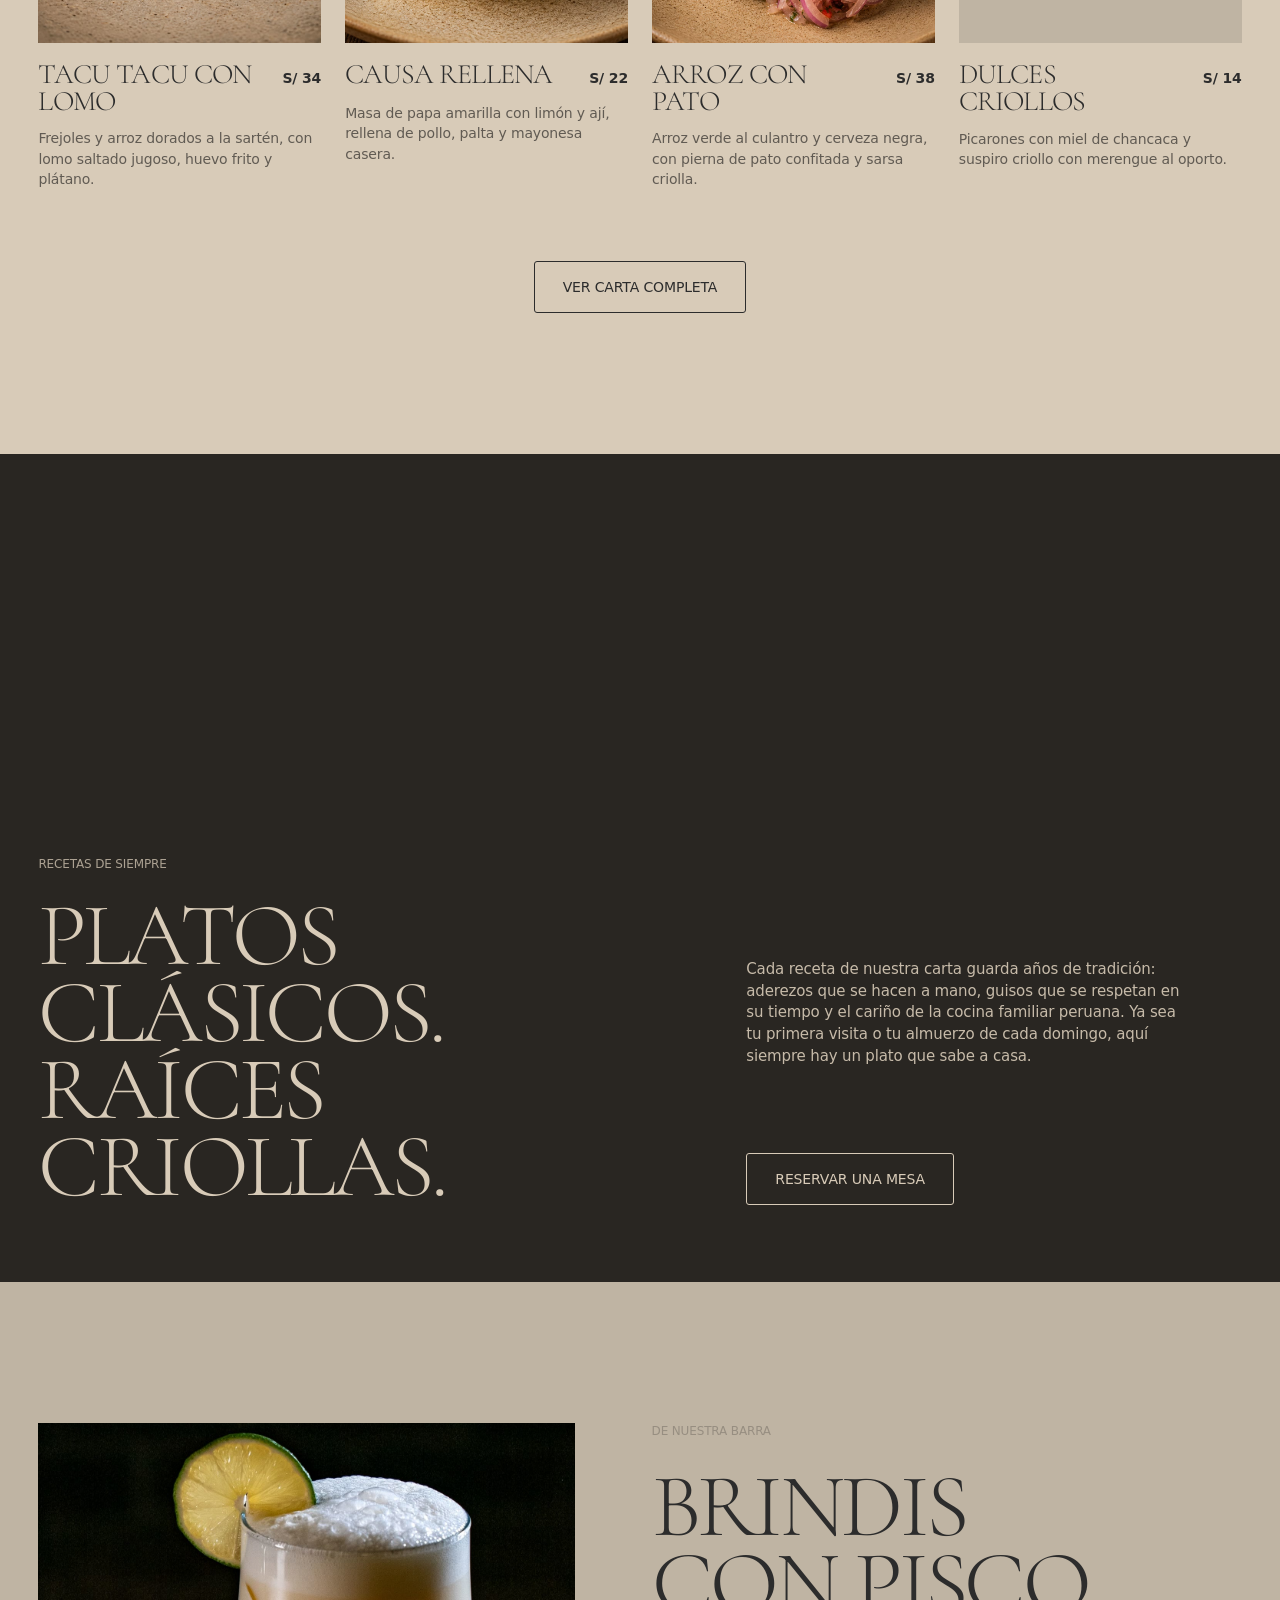
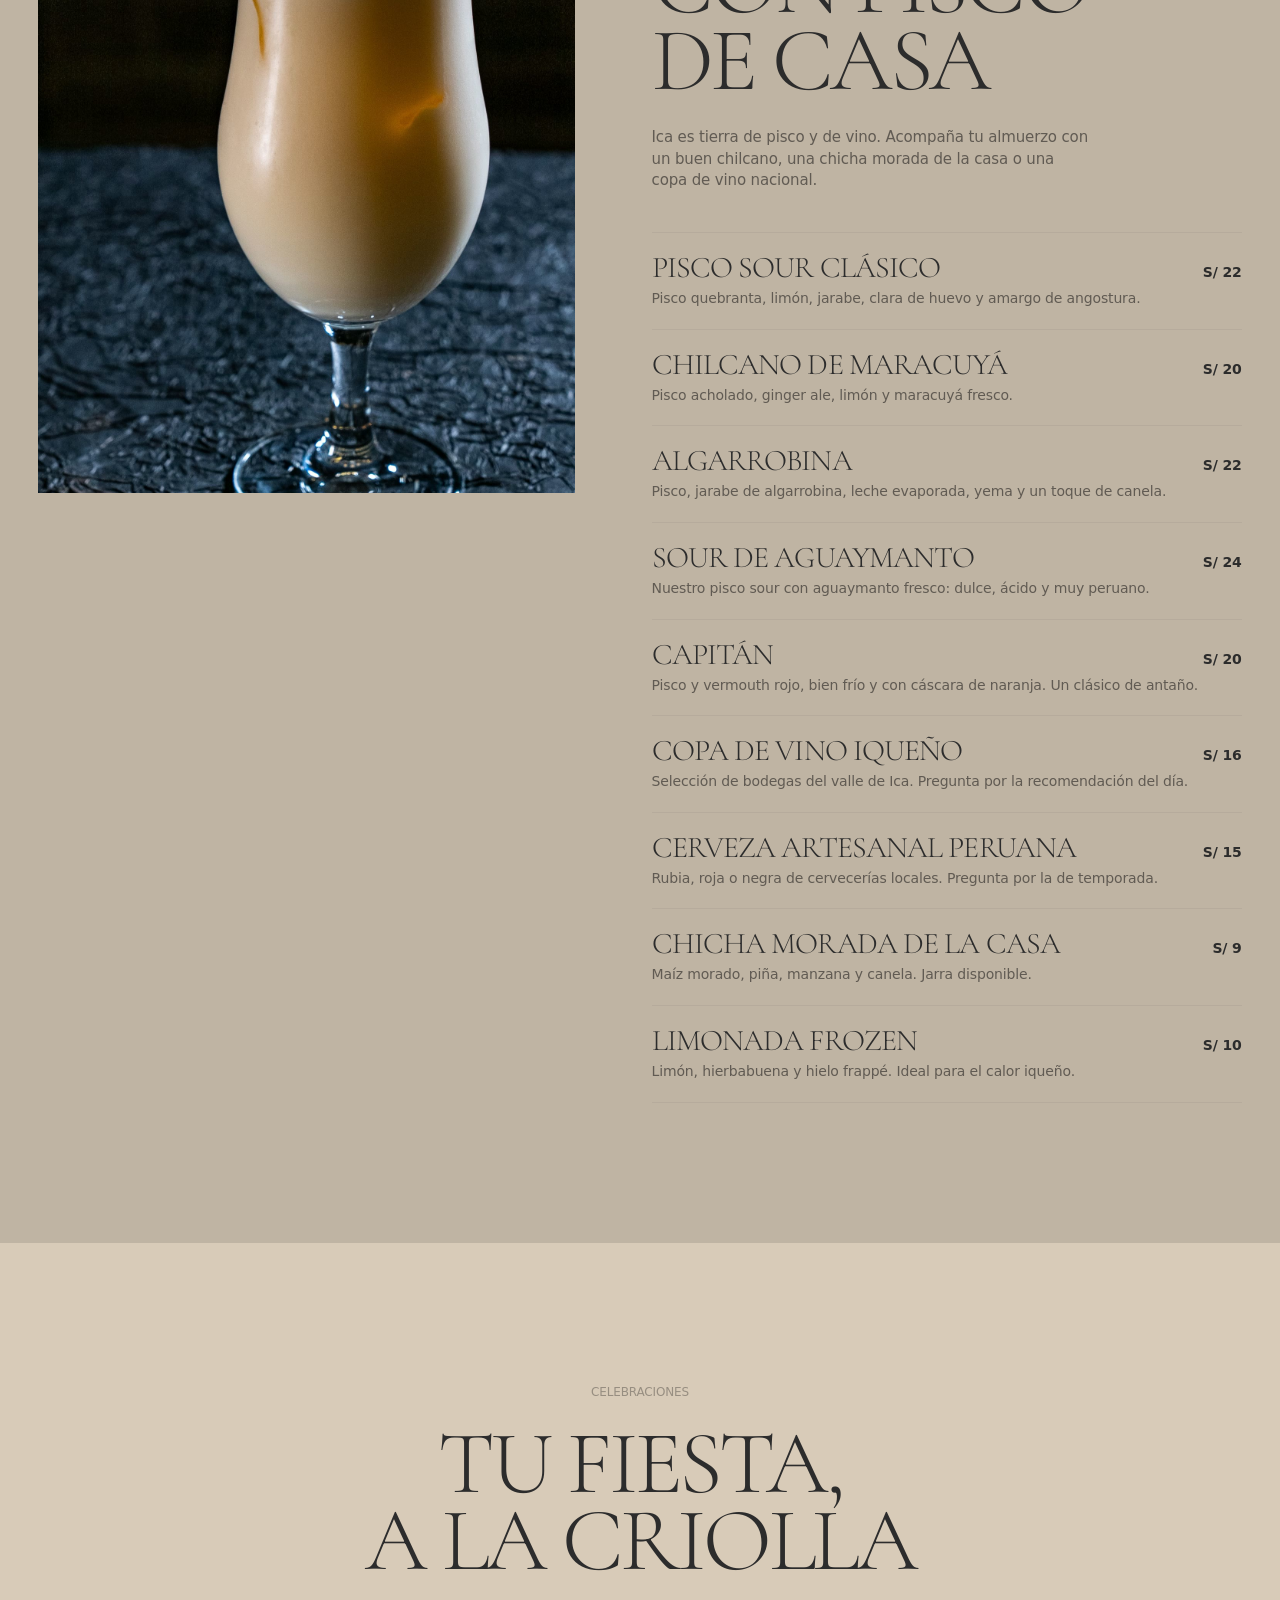
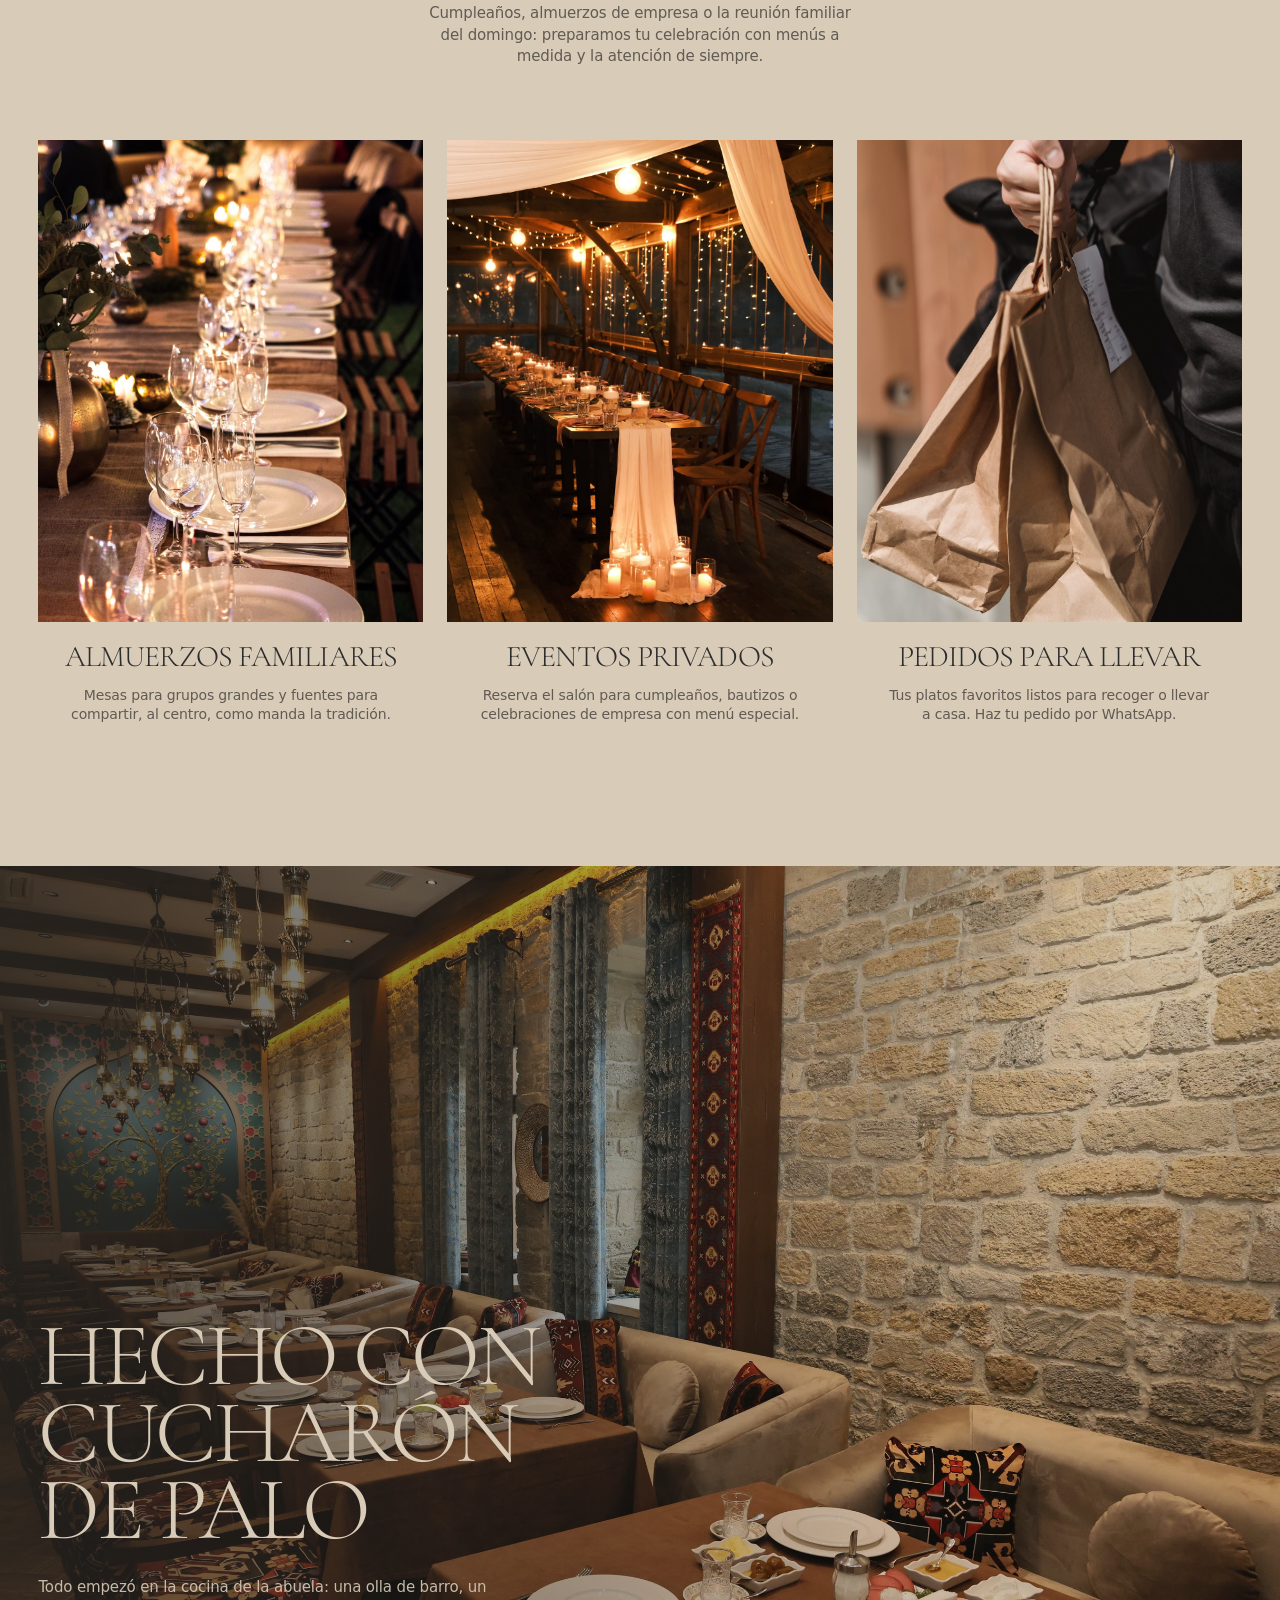
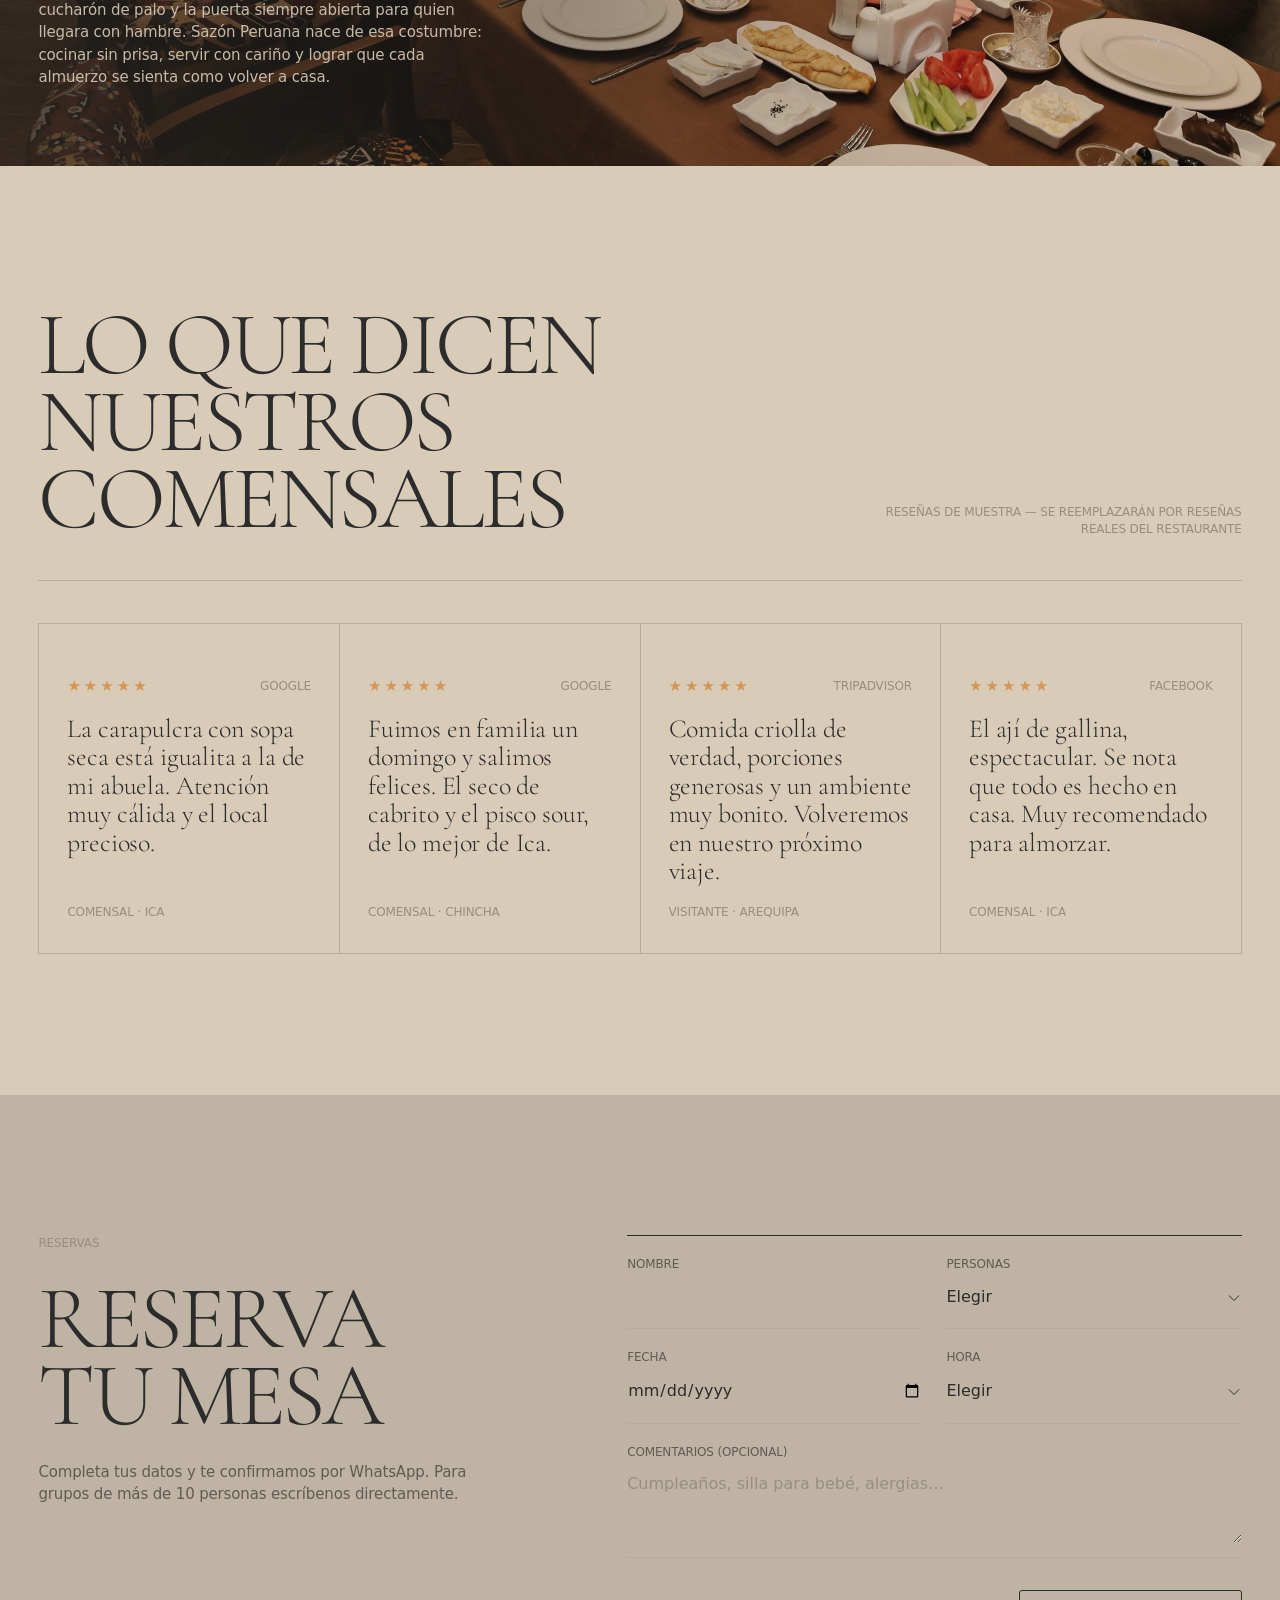
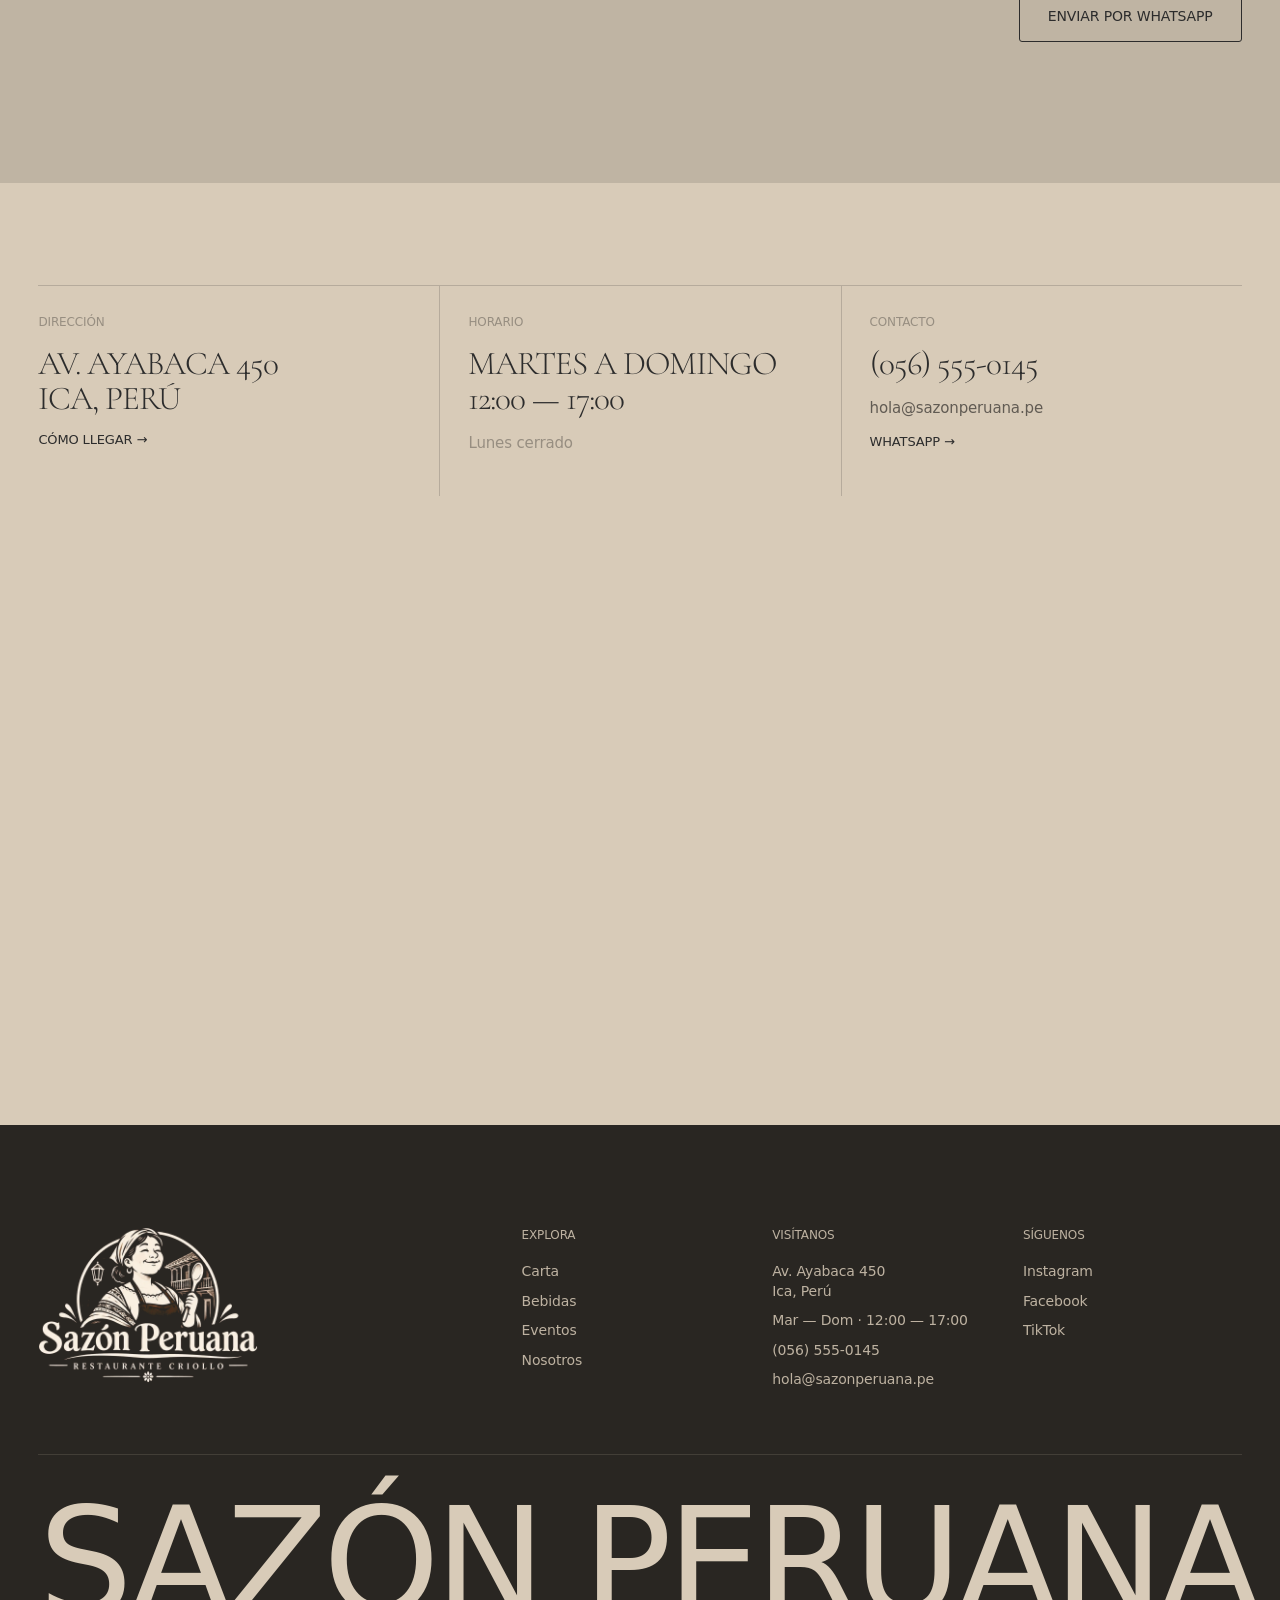
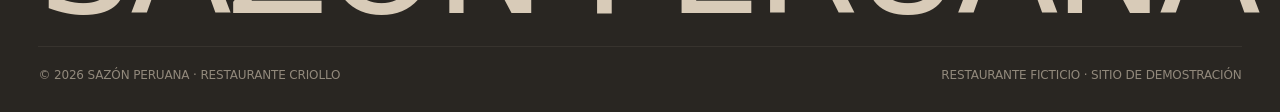
==== commit 2fd46794: "Intro animada del logo: se arma pieza por pieza al entrar a la web" ====
--- a/index.html
+++ b/index.html
@@ -29,8 +29,62 @@
   <link href="https://api.fontshare.com/v2/css?f[]=satoshi@500,700&display=swap" rel="stylesheet">
 
   <link rel="stylesheet" href="css/styles.css">
+  <link rel="stylesheet" href="css/intro.css">
 </head>
 <body>
+
+  <!-- - intro del logo: oculta por defecto, js/intro.js decide si se muestra -->
+  <div class="splash" id="splash" hidden>
+    <button type="button" class="splash-skip" aria-label="Saltar introducción">Saltar</button>
+    <div class="splash-stage" aria-hidden="true">
+      <div class="splash-pieces">
+        <img class="splash-piece p-circulo" src="assets/img/intro/intro-circulo.webp" alt="" width="912" height="644">
+        <img class="splash-piece p-balcon" src="assets/img/intro/intro-balcon.webp" alt="" width="912" height="644">
+        <img class="splash-piece p-farol" src="assets/img/intro/intro-farol.webp" alt="" width="912" height="644">
+        <div class="splash-clip">
+          <div class="splash-layer splash-piece p-senora">
+            <img src="assets/img/intro/intro-senora.webp" alt="" width="912" height="644">
+            <img class="splash-spoon" src="assets/img/intro/intro-cuchara.webp" alt="" width="912" height="644">
+          </div>
+        </div>
+        <img class="splash-piece p-curvas-izq" src="assets/img/intro/intro-curvas-izq.webp" alt="" width="912" height="644">
+        <img class="splash-piece p-curvas-der" src="assets/img/intro/intro-curvas-der.webp" alt="" width="912" height="644">
+        <img class="splash-piece p-titulo" src="assets/img/intro/intro-titulo.webp" alt="" width="912" height="644">
+        <img class="splash-piece p-lineas-izq" src="assets/img/intro/intro-lineas.webp" alt="" width="912" height="644">
+        <img class="splash-piece p-lineas-der" src="assets/img/intro/intro-lineas.webp" alt="" width="912" height="644">
+        <img class="splash-piece p-subtitulo" src="assets/img/intro/intro-subtitulo.webp" alt="" width="912" height="644">
+        <img class="splash-piece p-lineasflor-izq" src="assets/img/intro/intro-lineas-flor.webp" alt="" width="912" height="644">
+        <img class="splash-piece p-lineasflor-der" src="assets/img/intro/intro-lineas-flor.webp" alt="" width="912" height="644">
+        <img class="splash-piece p-flor" src="assets/img/intro/intro-flor.webp" alt="" width="912" height="644">
+      </div>
+      <!-- - logo original: reemplaza a las piezas al final, asi el resultado es identico -->
+      <img class="splash-final" src="assets/img/sp-logo-light.png" alt="" width="912" height="644">
+      <div class="splash-shine"></div>
+      <svg class="splash-fx" viewBox="0 0 912 644" focusable="false">
+        <defs>
+          <radialGradient id="splash-glow-grad">
+            <stop offset="0" stop-color="#fff3dc" stop-opacity="0.95"/>
+            <stop offset="0.45" stop-color="#f1e6d2" stop-opacity="0.35"/>
+            <stop offset="1" stop-color="#f1e6d2" stop-opacity="0"/>
+          </radialGradient>
+        </defs>
+        <path class="splash-trace" pathLength="1" d="M 177 392 A 289.74 289.74 0 1 1 733.5 392"/>
+        <circle class="splash-glow" cx="246" cy="186" r="52" fill="url(#splash-glow-grad)"/>
+        <g class="splash-aroma">
+          <path pathLength="1" d="M 652 134 c -9 -10 7 -20 -2 -32 c -6 -8 4 -16 0 -24"/>
+          <path pathLength="1" d="M 667 128 c -8 -11 9 -22 0 -35 c -6 -9 5 -17 1 -26"/>
+          <path pathLength="1" d="M 682 134 c -9 -10 7 -20 -2 -32 c -6 -8 4 -16 0 -24"/>
+        </g>
+        <g class="splash-sparks">
+          <path d="M 118 64 C 120 75 121 76 132 78 C 121 80 120 81 118 92 C 116 81 115 80 104 78 C 115 76 116 75 118 64 Z"/>
+          <path d="M 806 48 C 808 59 809 60 820 62 C 809 64 808 65 806 76 C 804 65 803 64 792 62 C 803 60 804 59 806 48 Z"/>
+          <path d="M 52 236 C 53.5 244 54.5 245 62 246.5 C 54.5 248 53.5 249 52 257 C 50.5 249 49.5 248 42 246.5 C 49.5 245 50.5 244 52 236 Z"/>
+          <path d="M 868 226 C 869.5 234 870.5 235 878 236.5 C 870.5 238 869.5 239 868 247 C 866.5 239 865.5 238 858 236.5 C 865.5 235 866.5 234 868 226 Z"/>
+        </g>
+      </svg>
+    </div>
+  </div>
+  <script src="js/intro.js"></script>
 
   <!-- - nav -->
   <header class="nav" id="nav">
--- a/css/intro.css
+++ b/css/intro.css
@@ -0,0 +1,362 @@
+/* - intro del logo: capas del mismo tamaño apiladas, cada una con una pieza del logo */
+/* - todo se mide sobre el lienzo del logo (912 x 644), los ejes van en % de ese lienzo */
+.splash {
+  --splash-k: 1;
+  --splash-bg: rgba(50, 22, 11, 0.8);
+  --splash-cream: #f1e6d2;
+  --e-out: cubic-bezier(0.16, 1, 0.3, 1);
+  --e-pop: cubic-bezier(0.34, 1.56, 0.64, 1);
+  position: fixed;
+  inset: 0;
+  z-index: 200;
+  display: grid;
+  place-items: center;
+  padding: 24px;
+  background: var(--splash-bg);
+  -webkit-backdrop-filter: blur(12px) saturate(1.05);
+          backdrop-filter: blur(12px) saturate(1.05);
+  cursor: pointer;
+  /* - entrada de la capa y retiro de seguridad si el js no la quita */
+  animation:
+    splash-in calc(150ms * var(--splash-k)) ease-out both,
+    splash-failsafe 1ms linear 7s forwards;
+}
+.splash[hidden] { display: none; }
+
+@keyframes splash-in {
+  from { opacity: 0; -webkit-backdrop-filter: blur(0); backdrop-filter: blur(0); }
+}
+@keyframes splash-failsafe {
+  to { opacity: 0; visibility: hidden; pointer-events: none; }
+}
+
+/* - salida: el logo crece un poco y la capa se desvanece, el blur se va */
+.splash.is-leaving {
+  animation: splash-out calc(450ms * var(--splash-k)) cubic-bezier(0.4, 0, 0.2, 1) forwards;
+  pointer-events: none;
+}
+@keyframes splash-out {
+  to { opacity: 0; -webkit-backdrop-filter: blur(0); backdrop-filter: blur(0); }
+}
+.splash.is-leaving .splash-stage {
+  animation: splash-stage-out calc(420ms * var(--splash-k)) var(--e-out) forwards;
+}
+@keyframes splash-stage-out {
+  to { transform: scale(1.04); opacity: 0; }
+}
+
+html.splash-lock { overflow: hidden; scrollbar-gutter: stable; }
+
+/* - escenario */
+.splash-stage {
+  position: relative;
+  width: min(560px, 80vw);
+  aspect-ratio: 912 / 644;
+  pointer-events: none;
+}
+.splash-layer,
+.splash-stage img,
+.splash-fx {
+  position: absolute;
+  inset: 0;
+  width: 100%;
+  height: 100%;
+}
+.splash-stage img { display: block; user-select: none; -webkit-user-drag: none; }
+.splash-fx { overflow: visible; }
+
+/* - estado inicial: piezas ocultas hasta que empieza la animacion */
+.splash .splash-piece { opacity: 0; }
+.splash.is-playing .splash-piece { animation-fill-mode: both; animation-timing-function: var(--e-out); }
+.splash.is-reduced .splash-piece { opacity: 1; animation: none; }
+.splash.is-reduced .splash-fx,
+.splash.is-reduced .splash-shine { display: none; }
+
+/* - 1. circulo: trazo fino y relleno que barre en la misma direccion */
+.splash-trace {
+  fill: none;
+  stroke: var(--splash-cream);
+  stroke-width: 2.5;
+  stroke-linecap: round;
+  stroke-dasharray: 1;
+  stroke-dashoffset: 1;
+  opacity: 0;
+}
+.splash.is-playing .splash-trace {
+  animation:
+    splash-trace calc(560ms * var(--splash-k)) var(--e-out) calc(50ms * var(--splash-k)) both,
+    splash-trace-fade calc(260ms * var(--splash-k)) ease-out calc(560ms * var(--splash-k)) forwards;
+}
+@keyframes splash-trace { from { stroke-dashoffset: 1; opacity: 1; } to { stroke-dashoffset: 0; opacity: 1; } }
+@keyframes splash-trace-fade { from { opacity: 1; } to { opacity: 0; } }
+
+.splash.is-playing .p-circulo {
+  animation-name: splash-wipe-x;
+  animation-duration: calc(560ms * var(--splash-k));
+  animation-delay: calc(110ms * var(--splash-k));
+}
+@keyframes splash-wipe-x {
+  from { opacity: 1; clip-path: inset(-2% 82.6% -2% 0); }
+  to   { opacity: 1; clip-path: inset(-2% -2% -2% -2%); }
+}
+
+/* - 3. farol: baja con balanceo de pendulo desde su gancho */
+.p-farol { transform-origin: 26.97% 20.81%; }
+.splash.is-playing .p-farol {
+  animation-name: splash-farol;
+  animation-duration: calc(620ms * var(--splash-k));
+  animation-delay: calc(250ms * var(--splash-k));
+  animation-timing-function: ease-out;
+}
+@keyframes splash-farol {
+  0%   { opacity: 0; transform: translateY(-9%) rotate(11deg); }
+  35%  { opacity: 1; transform: translateY(0) rotate(-6deg); }
+  60%  { transform: rotate(3.5deg); }
+  80%  { transform: rotate(-1.4deg); }
+  100% { opacity: 1; transform: rotate(0); }
+}
+.splash-glow { opacity: 0; }
+.splash.is-playing .splash-glow {
+  animation: splash-glow calc(720ms * var(--splash-k)) ease-out calc(520ms * var(--splash-k)) both;
+}
+@keyframes splash-glow {
+  0%   { opacity: 0; }
+  30%  { opacity: 1; }
+  45%  { opacity: 0.45; }
+  58%  { opacity: 0.95; }
+  100% { opacity: 0; }
+}
+
+/* - 4. balcon: se construye de abajo hacia arriba */
+.splash.is-playing .p-balcon {
+  animation-name: splash-wipe-up;
+  animation-duration: calc(560ms * var(--splash-k));
+  animation-delay: calc(300ms * var(--splash-k));
+}
+@keyframes splash-wipe-up {
+  from { opacity: 1; clip-path: inset(63% -2% 36.9% -2%); }
+  to   { opacity: 1; clip-path: inset(13% -2% 36.9% -2%); }
+}
+
+/* - 2. senora: emerge desde abajo del circulo con un rebote alegre */
+.splash-clip {
+  position: absolute;
+  inset: 0;
+  clip-path: inset(-6% -6% 34.85% -6%);
+}
+.p-senora { transform-origin: 47.15% 64.9%; }
+.splash.is-playing .p-senora {
+  animation-name: splash-senora;
+  animation-duration: calc(780ms * var(--splash-k));
+  animation-delay: calc(350ms * var(--splash-k));
+}
+@keyframes splash-senora {
+  0%   { opacity: 0; transform: translateY(26%) rotate(-3deg); }
+  18%  { opacity: 1; }
+  58%  { transform: translateY(-2.2%) rotate(1.6deg); }
+  80%  { transform: translateY(0.6%) rotate(-0.5deg); }
+  100% { opacity: 1; transform: translateY(0) rotate(0); }
+}
+
+/* - cuchara: dos movimientos rapidos de revolver alrededor de la mano */
+.splash-spoon { transform-origin: 69.3% 46.58%; }
+.splash.is-playing .splash-spoon {
+  animation: splash-spoon calc(520ms * var(--splash-k)) ease-in-out calc(920ms * var(--splash-k)) both;
+}
+@keyframes splash-spoon {
+  0%   { transform: rotate(0); }
+  22%  { transform: rotate(-9deg); }
+  48%  { transform: rotate(7deg); }
+  70%  { transform: rotate(-5deg); }
+  86%  { transform: rotate(2deg); }
+  100% { transform: rotate(0); }
+}
+
+/* - volutas de aroma desde la cuchara */
+.splash-aroma path {
+  fill: none;
+  stroke: var(--splash-cream);
+  stroke-width: 2.2;
+  stroke-linecap: round;
+  stroke-dasharray: 1;
+  stroke-dashoffset: 1;
+  opacity: 0;
+}
+.splash.is-playing .splash-aroma path {
+  animation: splash-aroma calc(820ms * var(--splash-k)) var(--e-out) both;
+}
+.splash.is-playing .splash-aroma path:nth-child(1) { animation-delay: calc(1000ms * var(--splash-k)); }
+.splash.is-playing .splash-aroma path:nth-child(2) { animation-delay: calc(1090ms * var(--splash-k)); }
+.splash.is-playing .splash-aroma path:nth-child(3) { animation-delay: calc(1180ms * var(--splash-k)); }
+@keyframes splash-aroma {
+  0%   { opacity: 0; stroke-dashoffset: 1; transform: translateY(6px); }
+  25%  { opacity: 0.85; }
+  100% { opacity: 0; stroke-dashoffset: 0; transform: translateY(-26px); }
+}
+
+/* - 5. curvitas: brotan hacia afuera desde su base */
+.p-curvas-izq { transform-origin: 17.76% 61.34%; }
+.p-curvas-der { transform-origin: 82.46% 61.34%; }
+.splash.is-playing .p-curvas-izq,
+.splash.is-playing .p-curvas-der {
+  animation-name: splash-pop;
+  animation-duration: calc(460ms * var(--splash-k));
+  animation-timing-function: var(--e-pop);
+}
+.splash.is-playing .p-curvas-izq { animation-delay: calc(700ms * var(--splash-k)); }
+.splash.is-playing .p-curvas-der { animation-delay: calc(800ms * var(--splash-k)); }
+@keyframes splash-pop {
+  from { opacity: 0; transform: scale(0.55); }
+  45%  { opacity: 1; }
+  to   { opacity: 1; transform: scale(1); }
+}
+
+/* - 6. titulo: se escribe de izquierda a derecha y pasa de borroso a nitido */
+.p-titulo {
+  -webkit-mask-image: linear-gradient(90deg, #000 45%, transparent 55%);
+          mask-image: linear-gradient(90deg, #000 45%, transparent 55%);
+  -webkit-mask-size: 220% 100%;
+          mask-size: 220% 100%;
+  -webkit-mask-repeat: no-repeat;
+          mask-repeat: no-repeat;
+  -webkit-mask-position: 0 0;
+          mask-position: 0 0;
+}
+.splash.is-playing .p-titulo {
+  animation-name: splash-write;
+  animation-duration: calc(680ms * var(--splash-k));
+  animation-delay: calc(1000ms * var(--splash-k));
+  animation-timing-function: cubic-bezier(0.45, 0, 0.25, 1);
+}
+@keyframes splash-write {
+  from { opacity: 1; -webkit-mask-position: 100% 0; mask-position: 100% 0; filter: blur(5px); }
+  60%  { filter: blur(1px); }
+  to   { opacity: 1; -webkit-mask-position: 0 0; mask-position: 0 0; filter: blur(0); }
+}
+
+/* - 7. lineas del subtitulo: crecen desde el centro hacia afuera */
+.p-lineas-izq { clip-path: inset(-10% 50% -10% -2%); transform-origin: 13.49% 88.5%; }
+.p-lineas-der { clip-path: inset(-10% -2% -10% 50%); transform-origin: 86.62% 88.5%; }
+.p-lineasflor-izq { clip-path: inset(-10% 50% -10% -2%); transform-origin: 46.38% 95.8%; }
+.p-lineasflor-der { clip-path: inset(-10% -2% -10% 50%); transform-origin: 53.51% 95.8%; }
+.splash.is-playing .p-lineas-izq,
+.splash.is-playing .p-lineas-der,
+.splash.is-playing .p-lineasflor-izq,
+.splash.is-playing .p-lineasflor-der {
+  animation-name: splash-grow-x;
+  animation-duration: calc(440ms * var(--splash-k));
+}
+.splash.is-playing .p-lineas-izq,
+.splash.is-playing .p-lineas-der { animation-delay: calc(1400ms * var(--splash-k)); }
+.splash.is-playing .p-lineasflor-izq,
+.splash.is-playing .p-lineasflor-der { animation-delay: calc(1620ms * var(--splash-k)); }
+@keyframes splash-grow-x {
+  from { opacity: 0; transform: scaleX(0.04); }
+  20%  { opacity: 1; }
+  to   { opacity: 1; transform: scaleX(1); }
+}
+
+/* - subtitulo: el espaciado de letras se cierra hasta su valor final */
+.p-subtitulo { transform-origin: 50.1% 89.1%; }
+.splash.is-playing .p-subtitulo {
+  animation-name: splash-track;
+  animation-duration: calc(480ms * var(--splash-k));
+  animation-delay: calc(1440ms * var(--splash-k));
+}
+@keyframes splash-track {
+  from { opacity: 0; transform: scaleX(1.16); filter: blur(3px); }
+  to   { opacity: 1; transform: scaleX(1); filter: blur(0); }
+}
+
+/* - 8. flor: media vuelta con un pop */
+.p-flor { transform-origin: 50% 95.8%; }
+.splash.is-playing .p-flor {
+  animation-name: splash-flor;
+  animation-duration: calc(460ms * var(--splash-k));
+  animation-delay: calc(1650ms * var(--splash-k));
+  animation-timing-function: var(--e-pop);
+}
+@keyframes splash-flor {
+  from { opacity: 0; transform: rotate(-180deg) scale(0.6); }
+  50%  { opacity: 1; }
+  to   { opacity: 1; transform: rotate(0) scale(1); }
+}
+
+/* - brillo diagonal que cruza el logo (solo sobre la forma del logo) */
+.splash-shine {
+  position: absolute;
+  inset: 0;
+  overflow: hidden;
+  -webkit-mask: url("../assets/img/sp-logo-light.png") center / 100% 100% no-repeat;
+          mask: url("../assets/img/sp-logo-light.png") center / 100% 100% no-repeat;
+}
+.splash-shine::before {
+  content: "";
+  position: absolute;
+  top: -20%;
+  bottom: -20%;
+  left: 0;
+  width: 42%;
+  background: linear-gradient(100deg, transparent 0%, rgba(255, 255, 255, 0.25) 30%, rgba(255, 255, 255, 1) 50%, rgba(255, 255, 255, 0.25) 70%, transparent 100%);
+  transform: translateX(-120%) skewX(-18deg);
+  opacity: 0;
+}
+.splash.is-playing .splash-shine::before {
+  animation: splash-shine calc(620ms * var(--splash-k)) cubic-bezier(0.45, 0, 0.25, 1) calc(1900ms * var(--splash-k)) both;
+}
+@keyframes splash-shine {
+  from { opacity: 1; transform: translateX(-120%) skewX(-18deg); }
+  to   { opacity: 1; transform: translateX(300%) skewX(-18deg); }
+}
+
+/* - chispitas alrededor */
+.splash-sparks path { fill: var(--splash-cream); opacity: 0; transform-box: fill-box; transform-origin: center; }
+.splash.is-playing .splash-sparks path {
+  animation: splash-spark calc(620ms * var(--splash-k)) var(--e-out) both;
+}
+.splash.is-playing .splash-sparks path:nth-child(1) { animation-delay: calc(1920ms * var(--splash-k)); }
+.splash.is-playing .splash-sparks path:nth-child(2) { animation-delay: calc(1990ms * var(--splash-k)); }
+.splash.is-playing .splash-sparks path:nth-child(3) { animation-delay: calc(2060ms * var(--splash-k)); }
+.splash.is-playing .splash-sparks path:nth-child(4) { animation-delay: calc(2130ms * var(--splash-k)); }
+@keyframes splash-spark {
+  0%   { opacity: 0; transform: scale(0.3) rotate(0); }
+  40%  { opacity: 1; transform: scale(1) rotate(45deg); }
+  100% { opacity: 0; transform: scale(0.5) rotate(90deg); }
+}
+
+/* - boton saltar */
+.splash-skip {
+  position: absolute;
+  top: max(16px, env(safe-area-inset-top));
+  right: max(16px, env(safe-area-inset-right));
+  padding: 10px 16px;
+  border: 1px solid rgba(241, 230, 210, 0.45);
+  border-radius: 3px;
+  background: transparent;
+  color: var(--splash-cream);
+  font: 500 12px/1 var(--sans, system-ui, sans-serif);
+  letter-spacing: 0.08em;
+  text-transform: uppercase;
+  cursor: pointer;
+  opacity: 0.85;
+  transition: opacity 0.2s ease, border-color 0.2s ease, transform 0.16s ease-out;
+}
+.splash-skip:hover { opacity: 1; border-color: var(--splash-cream); }
+.splash-skip:active { transform: scale(0.97); }
+.splash-skip:focus-visible { outline: 1px solid var(--splash-cream); outline-offset: 3px; }
+
+@media (prefers-reduced-motion: reduce) {
+  .splash { animation: splash-in 300ms ease-out both, splash-failsafe 1ms linear 7s forwards; }
+  .splash.is-leaving { animation: splash-out 300ms ease-out forwards; }
+  .splash.is-leaving .splash-stage { animation: none; }
+}
+
+/* - final: las piezas se cambian por el logo original en un mismo cuadro (identico al logo real) */
+.splash-pieces { position: absolute; inset: 0; }
+.splash-final { opacity: 0; }
+.splash.is-playing .splash-pieces { animation: splash-swap-out 1ms linear calc(2120ms * var(--splash-k)) forwards; }
+.splash.is-playing .splash-final { animation: splash-swap-in 1ms linear calc(2120ms * var(--splash-k)) forwards; }
+.splash.is-reduced .splash-pieces { opacity: 0; }
+.splash.is-reduced .splash-final { opacity: 1; animation: none; }
+@keyframes splash-swap-out { to { opacity: 0; } }
+@keyframes splash-swap-in { to { opacity: 1; } }
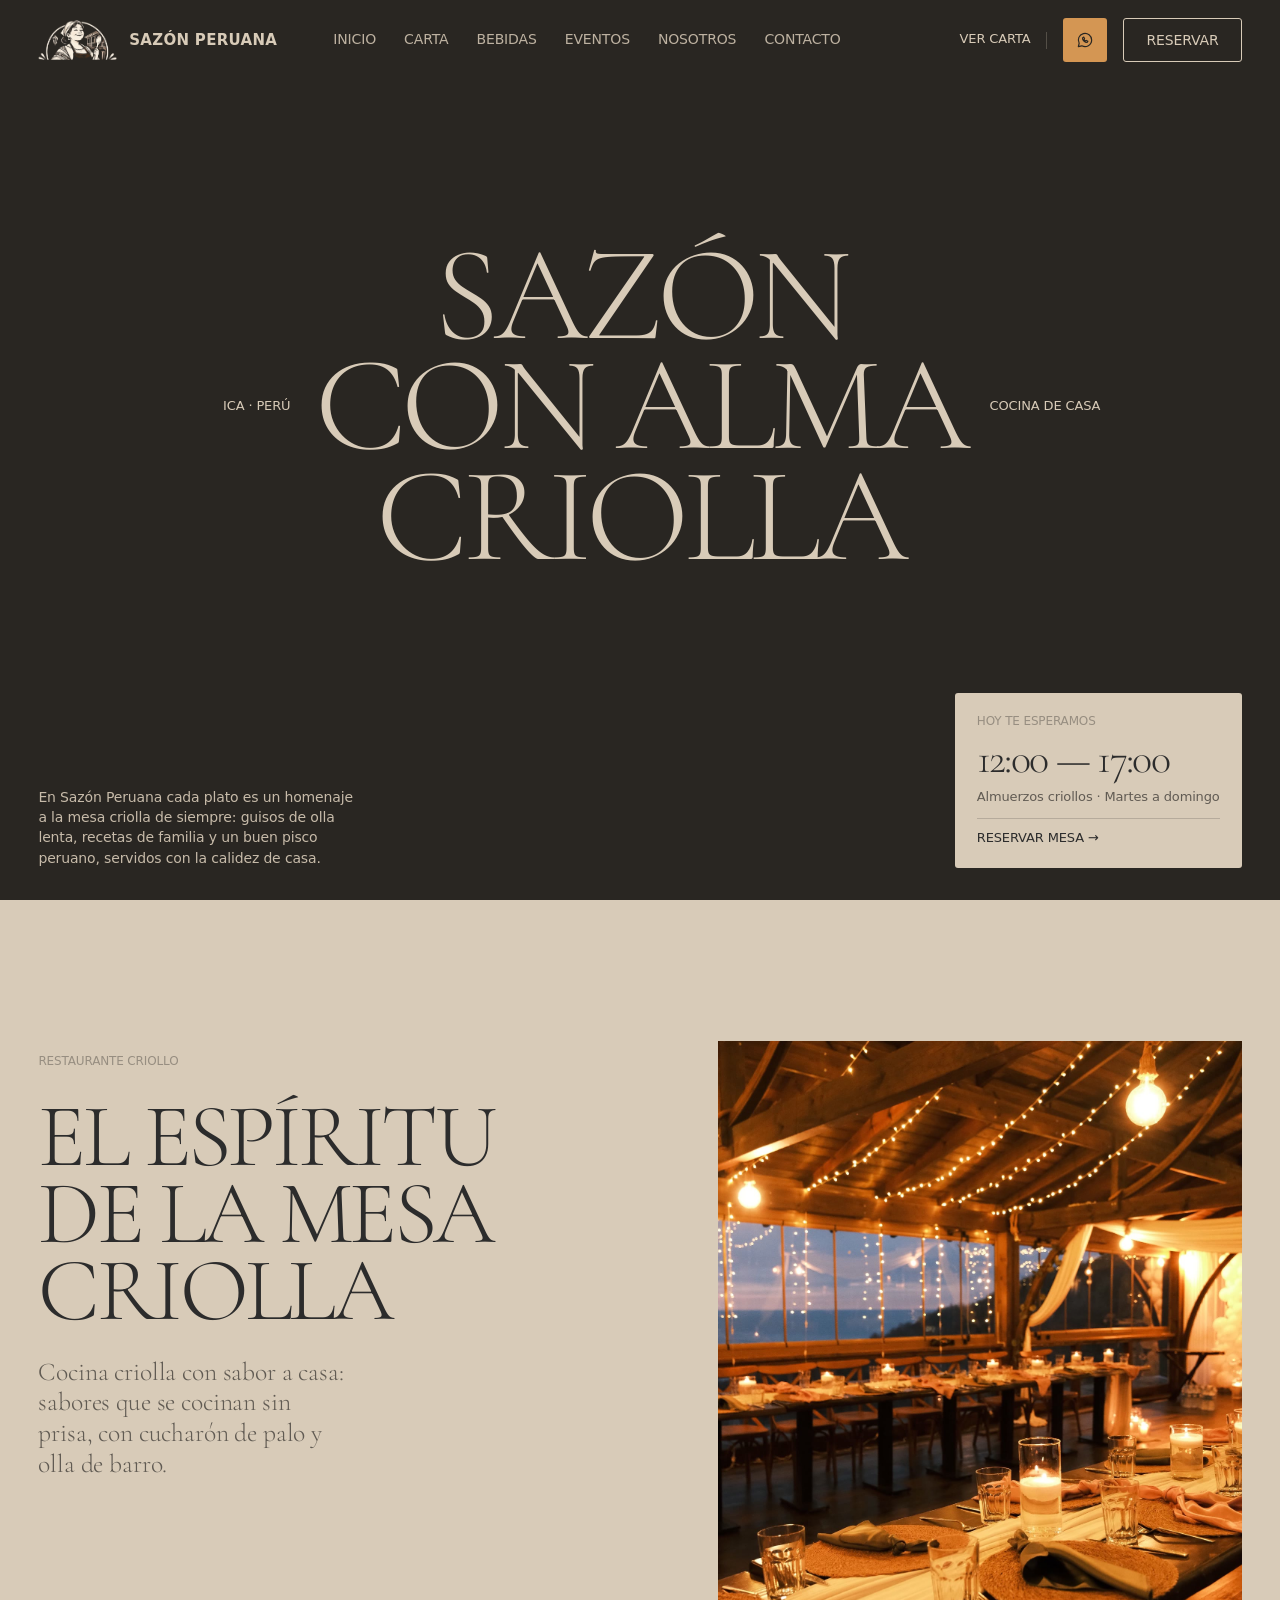
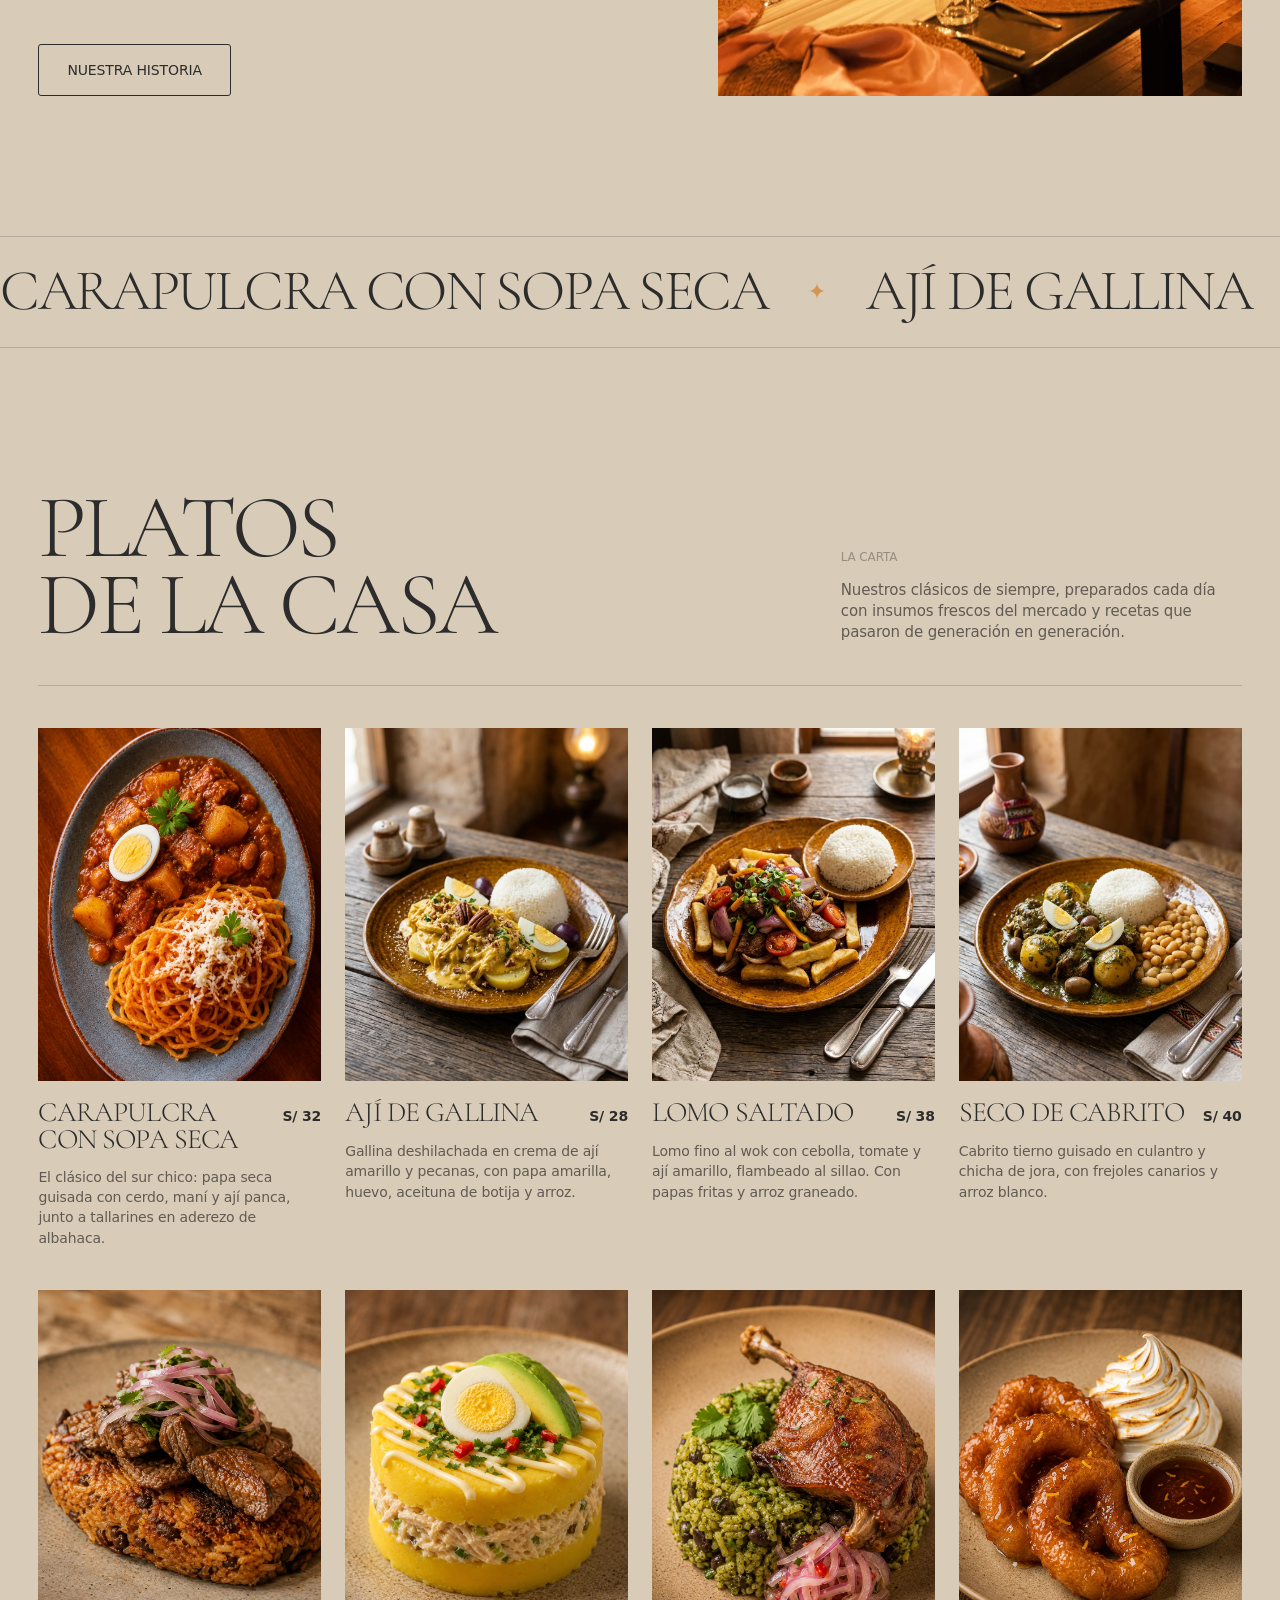
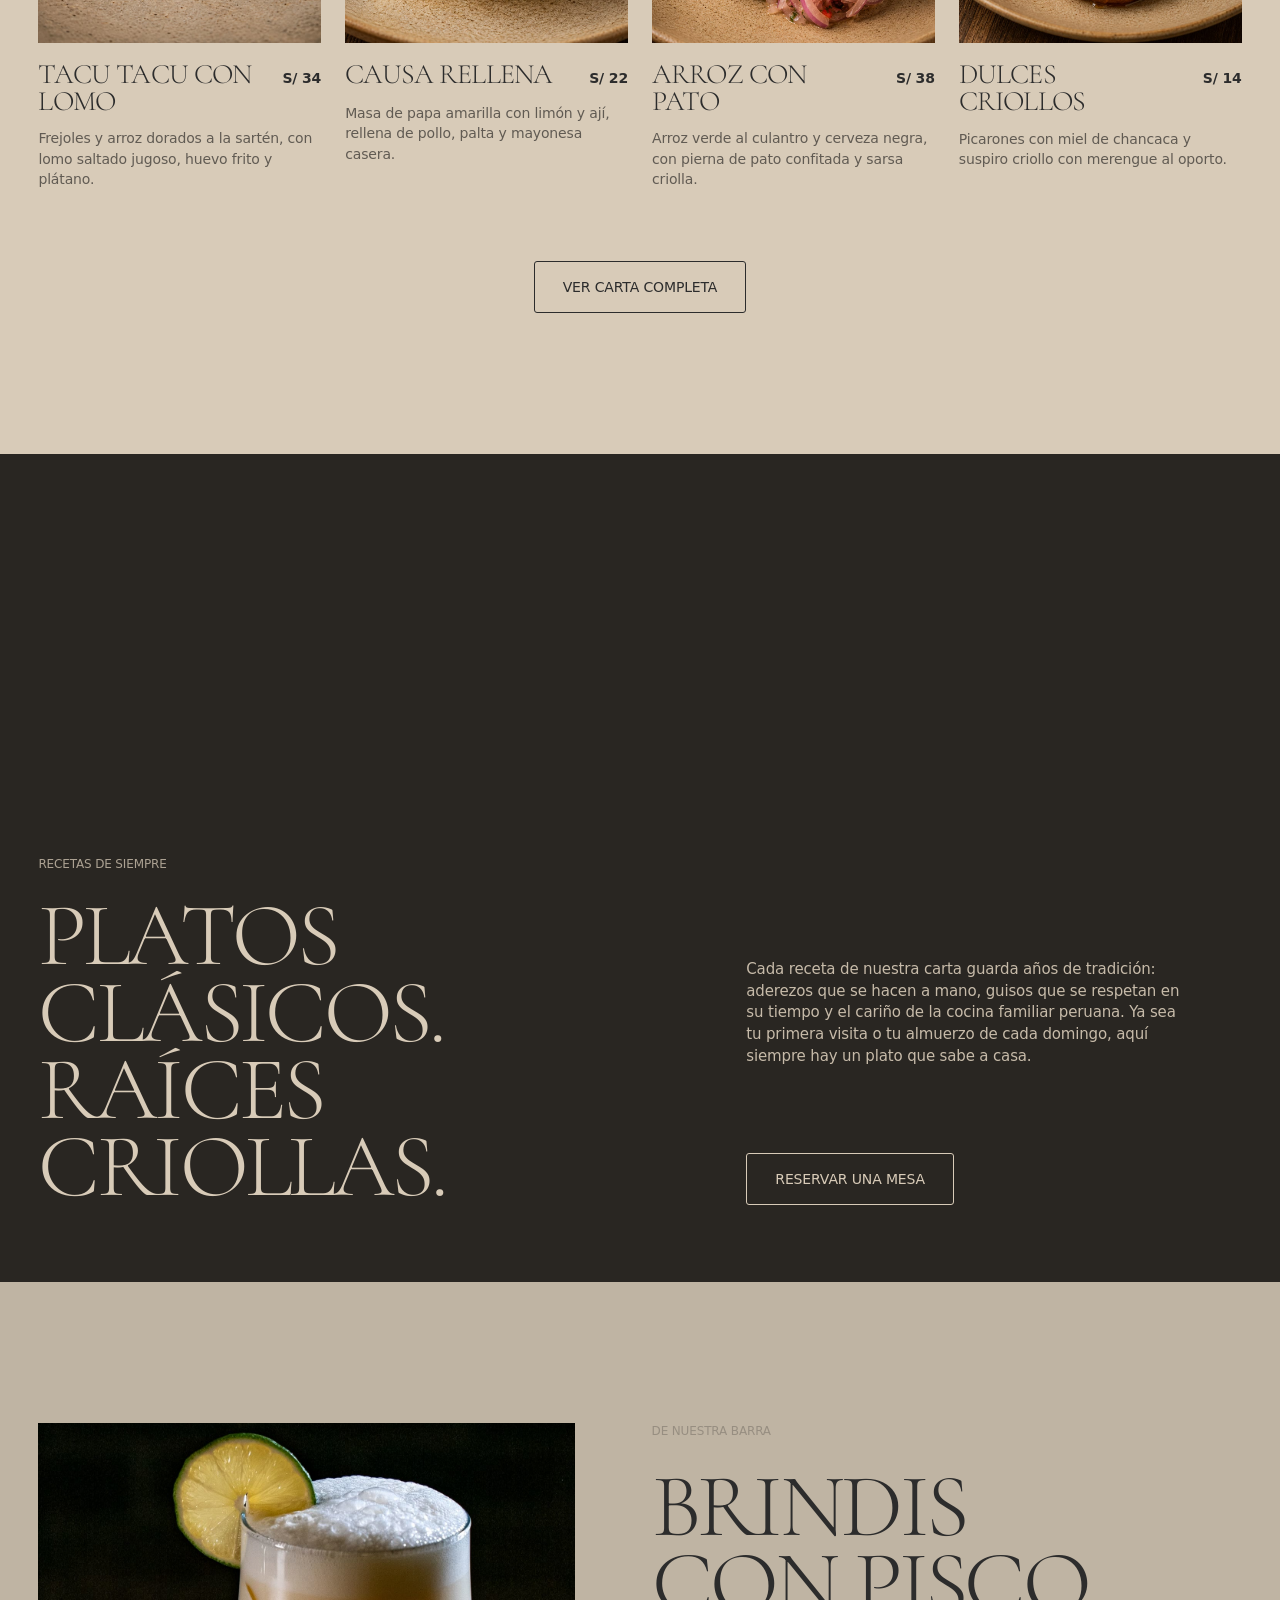
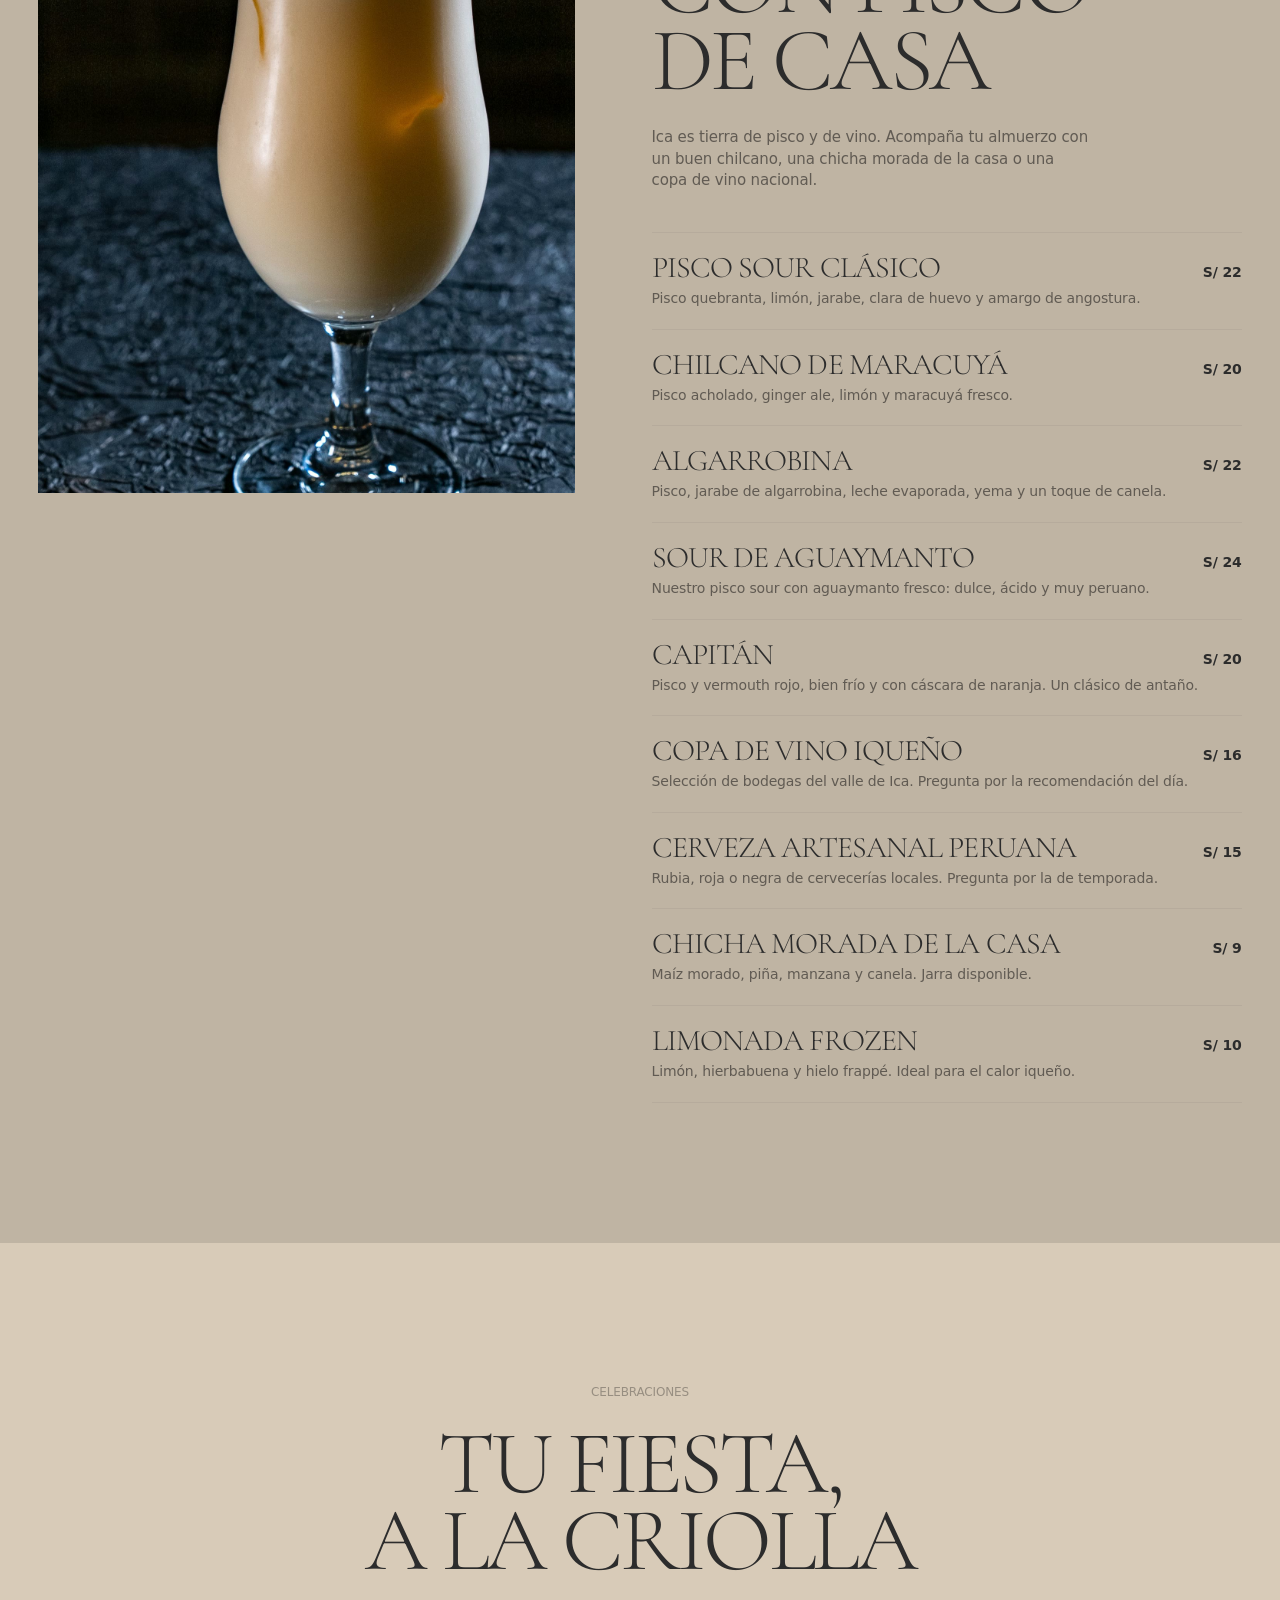
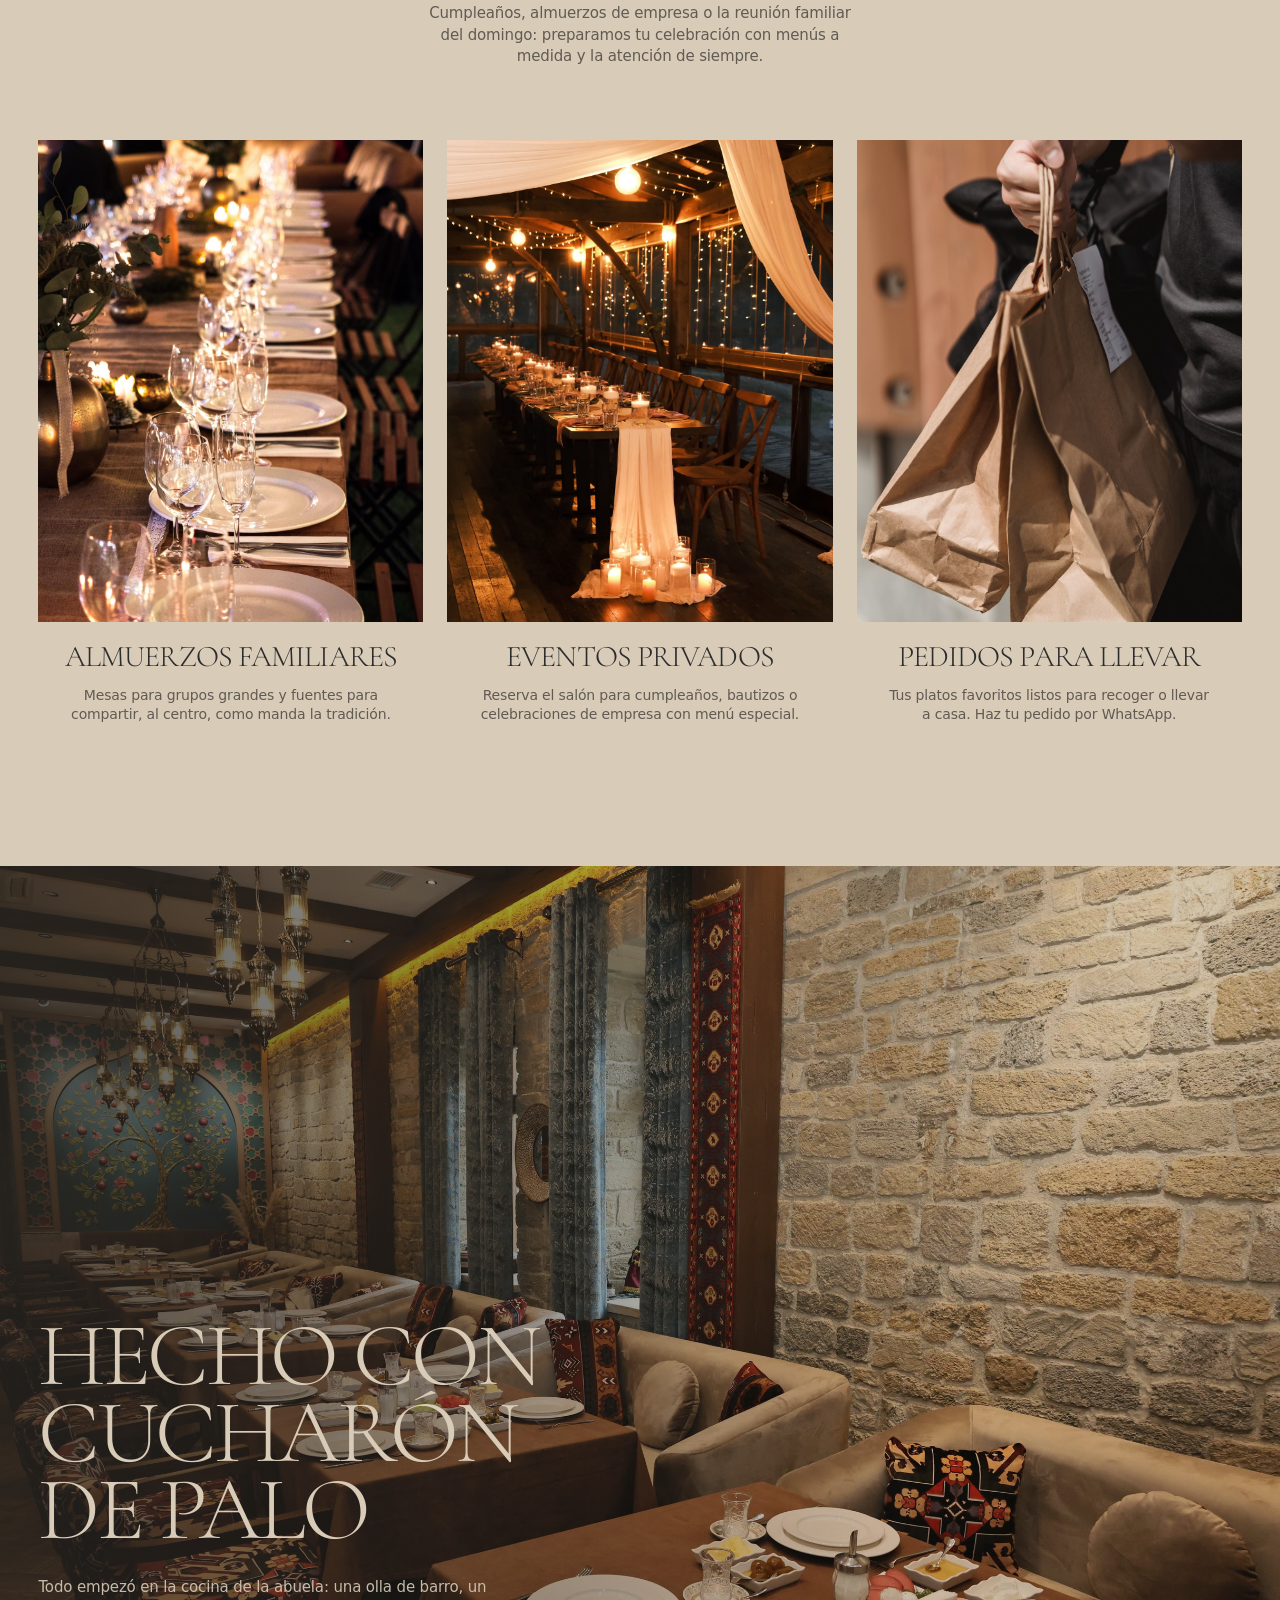
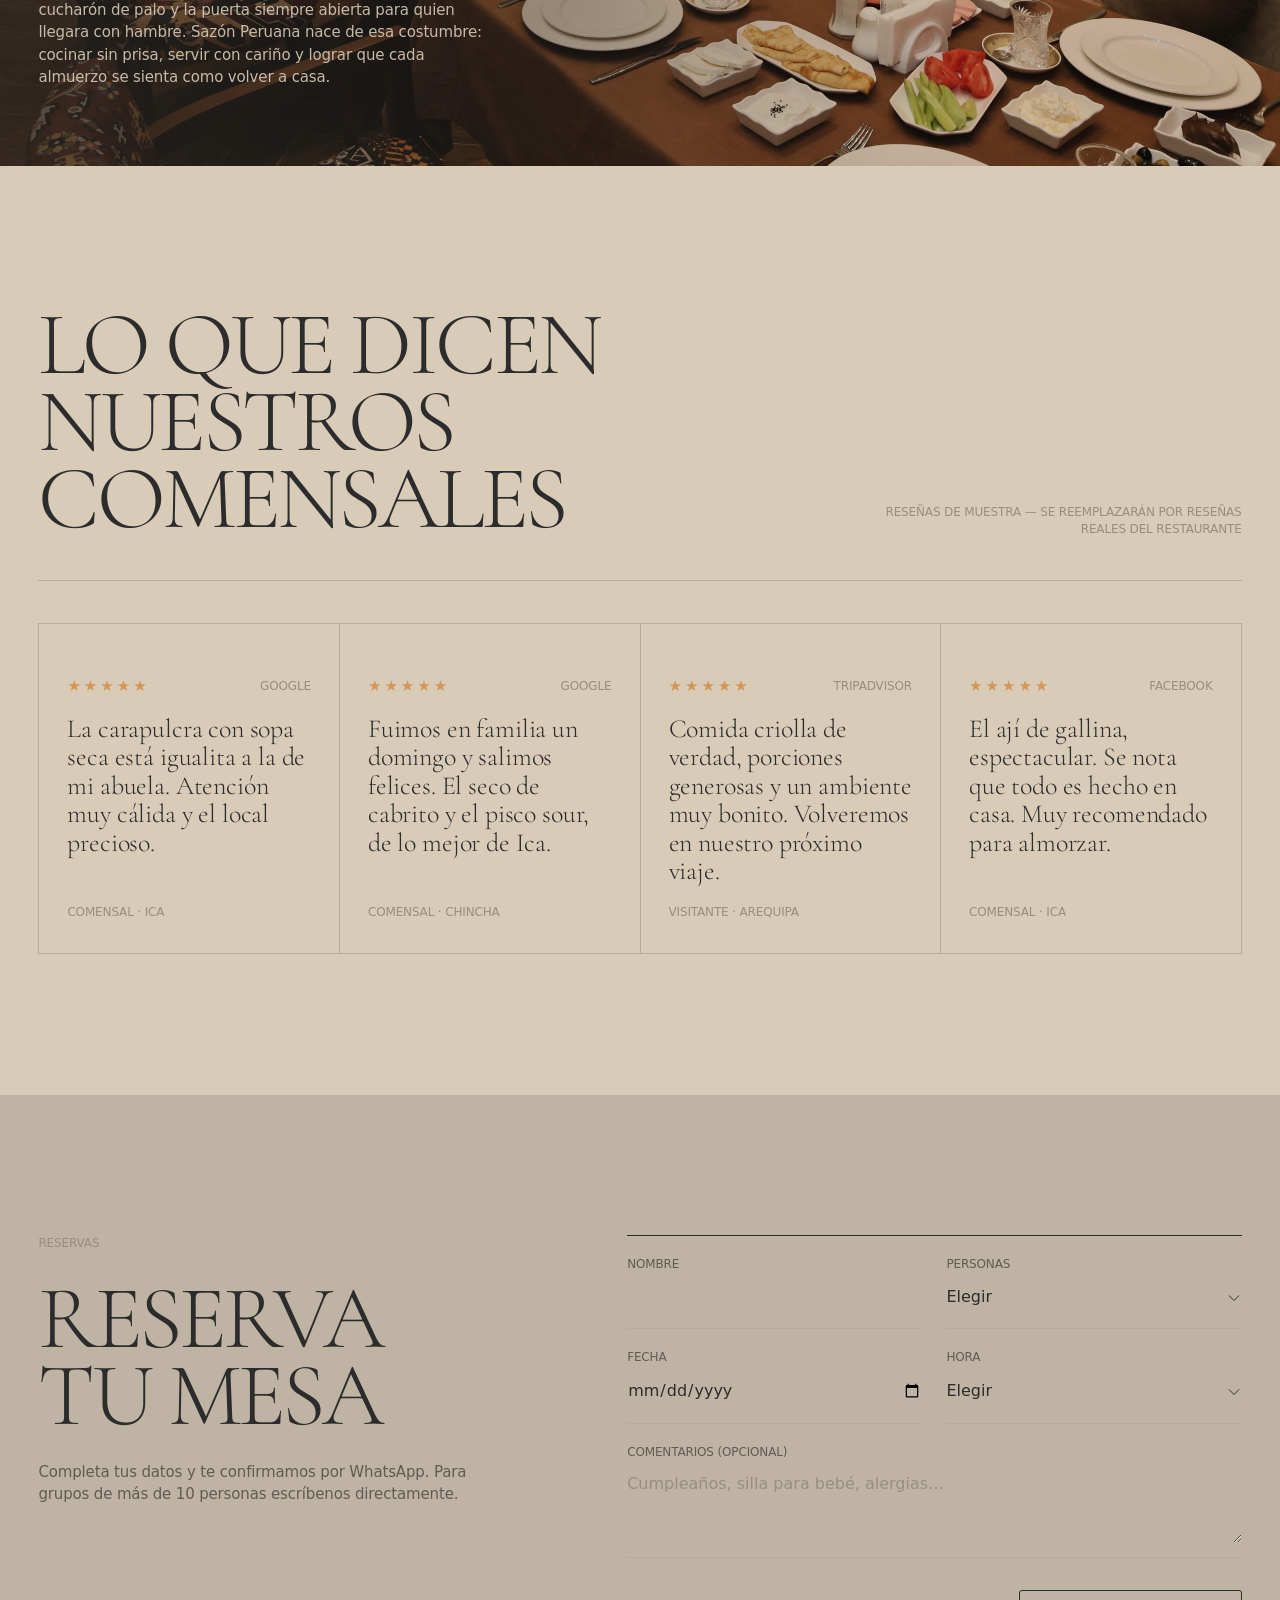
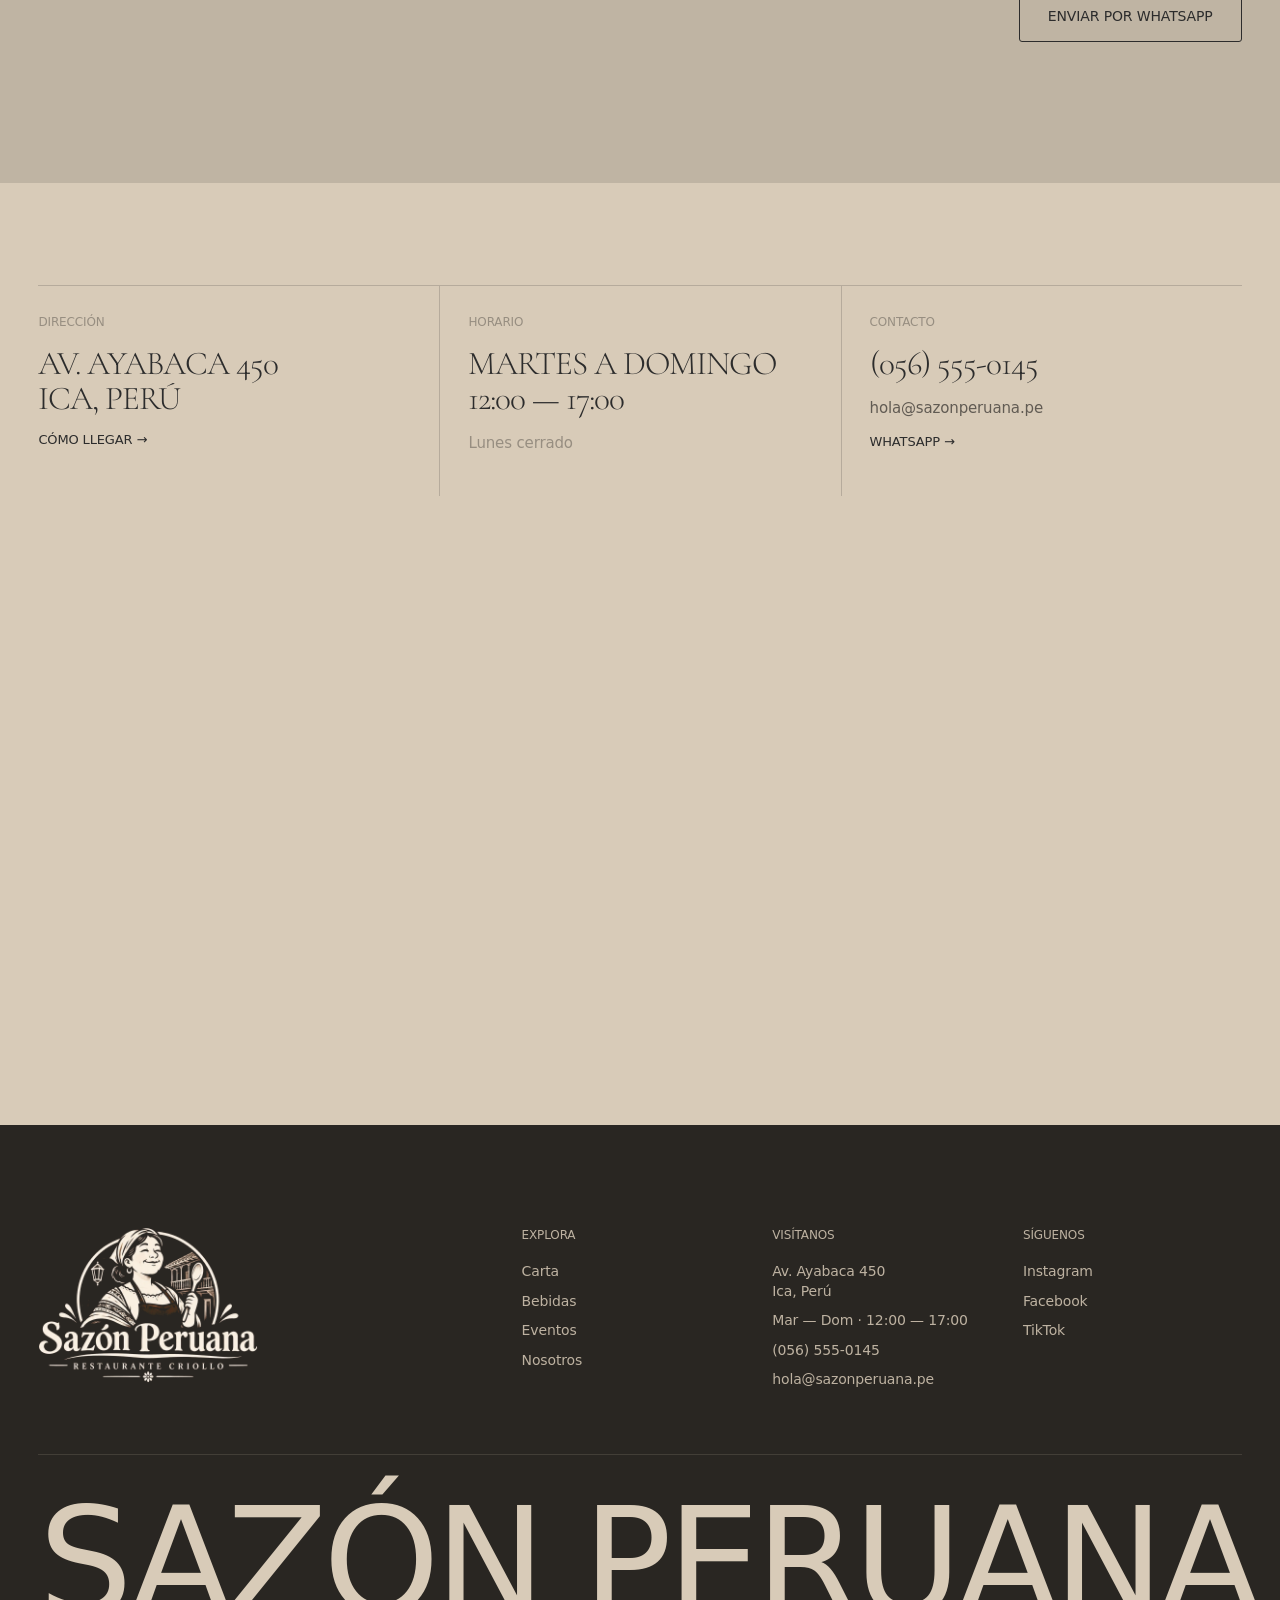
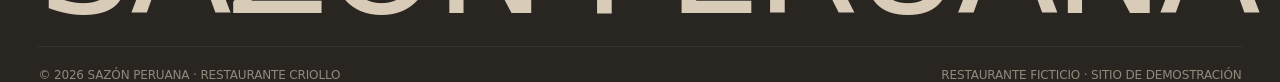
==== commit a87e73e2: "feat: Mejora en la animacion con color" ====
--- a/index.html
+++ b/index.html
@@ -57,8 +57,21 @@
         <img class="splash-piece p-lineasflor-der" src="assets/img/intro/intro-lineas-flor.webp" alt="" width="912" height="644">
         <img class="splash-piece p-flor" src="assets/img/intro/intro-flor.webp" alt="" width="912" height="644">
       </div>
-      <!-- - logo original: reemplaza a las piezas al final, asi el resultado es identico -->
-      <img class="splash-final" src="assets/img/sp-logo-light.png" alt="" width="912" height="644">
+      <!-- - color final: cada pieza brilla y queda con su color (la pieza es la mascara) -->
+      <div class="splash-tints">
+        <div class="splash-tint t-circulo"><span></span></div>
+        <div class="splash-tint t-farol"><span></span></div>
+        <div class="splash-tint t-balcon"><span></span></div>
+        <div class="splash-tint t-senora"><span></span></div>
+        <div class="splash-tint t-cuchara"><span></span></div>
+        <div class="splash-tint t-curvas-izq"><span></span></div>
+        <div class="splash-tint t-curvas-der"><span></span></div>
+        <div class="splash-tint t-titulo"><span></span></div>
+        <div class="splash-tint t-lineas"><span></span></div>
+        <div class="splash-tint t-subtitulo"><span></span></div>
+        <div class="splash-tint t-lineas-flor"><span></span></div>
+        <div class="splash-tint t-flor"><span></span></div>
+      </div>
       <div class="splash-shine"></div>
       <svg class="splash-fx" viewBox="0 0 912 644" focusable="false">
         <defs>
--- a/css/intro.css
+++ b/css/intro.css
@@ -309,19 +309,26 @@
   to   { opacity: 1; transform: translateX(300%) skewX(-18deg); }
 }
 
-/* - chispitas alrededor */
-.splash-sparks path { fill: var(--splash-cream); opacity: 0; transform-box: fill-box; transform-origin: center; }
+/* - estrellitas amarillas: aparecen con el color, titilan y quedan encendidas */
+.splash-sparks path {
+  fill: #ffd25a;
+  opacity: 0;
+  transform-box: fill-box;
+  transform-origin: center;
+  filter: drop-shadow(0 0 4px rgba(255, 205, 80, 0.95));
+}
 .splash.is-playing .splash-sparks path {
-  animation: splash-spark calc(620ms * var(--splash-k)) var(--e-out) both;
-}
-.splash.is-playing .splash-sparks path:nth-child(1) { animation-delay: calc(1920ms * var(--splash-k)); }
-.splash.is-playing .splash-sparks path:nth-child(2) { animation-delay: calc(1990ms * var(--splash-k)); }
-.splash.is-playing .splash-sparks path:nth-child(3) { animation-delay: calc(2060ms * var(--splash-k)); }
-.splash.is-playing .splash-sparks path:nth-child(4) { animation-delay: calc(2130ms * var(--splash-k)); }
+  animation: splash-spark calc(640ms * var(--splash-k)) var(--e-out) both;
+}
+.splash.is-playing .splash-sparks path:nth-child(1) { animation-delay: calc(2560ms * var(--splash-k)); }
+.splash.is-playing .splash-sparks path:nth-child(2) { animation-delay: calc(2630ms * var(--splash-k)); }
+.splash.is-playing .splash-sparks path:nth-child(3) { animation-delay: calc(2700ms * var(--splash-k)); }
+.splash.is-playing .splash-sparks path:nth-child(4) { animation-delay: calc(2770ms * var(--splash-k)); }
 @keyframes splash-spark {
   0%   { opacity: 0; transform: scale(0.3) rotate(0); }
-  40%  { opacity: 1; transform: scale(1) rotate(45deg); }
-  100% { opacity: 0; transform: scale(0.5) rotate(90deg); }
+  35%  { opacity: 1; transform: scale(1.25) rotate(45deg); }
+  60%  { opacity: 0.6; transform: scale(0.85) rotate(70deg); }
+  100% { opacity: 1; transform: scale(1) rotate(90deg); }
 }
 
 /* - boton saltar */
@@ -351,12 +358,58 @@
   .splash.is-leaving .splash-stage { animation: none; }
 }
 
-/* - final: las piezas se cambian por el logo original en un mismo cuadro (identico al logo real) */
-.splash-pieces { position: absolute; inset: 0; }
-.splash-final { opacity: 0; }
-.splash.is-playing .splash-pieces { animation: splash-swap-out 1ms linear calc(2120ms * var(--splash-k)) forwards; }
-.splash.is-playing .splash-final { animation: splash-swap-in 1ms linear calc(2120ms * var(--splash-k)) forwards; }
-.splash.is-reduced .splash-pieces { opacity: 0; }
-.splash.is-reduced .splash-final { opacity: 1; animation: none; }
-@keyframes splash-swap-out { to { opacity: 0; } }
-@keyframes splash-swap-in { to { opacity: 1; } }
+/* - color final: cada pieza se enciende con un destello de su color y se queda asi */
+/* - la capa de color usa la misma pieza como mascara, asi el dibujo queda exacto */
+.splash-pieces,
+.splash-tints,
+.splash-tint,
+.splash-tint > span { position: absolute; inset: 0; }
+.splash-tint { opacity: 0; }
+.splash-tint > span {
+  background: var(--c);
+  -webkit-mask: var(--m) center / 100% 100% no-repeat;
+          mask: var(--m) center / 100% 100% no-repeat;
+}
+.splash.is-playing .splash-tint {
+  animation: splash-tint calc(440ms * var(--splash-k)) var(--e-out) calc(var(--d) * var(--splash-k)) both;
+}
+.splash.is-reduced .splash-tint { opacity: 1; animation: none; }
+@keyframes splash-tint {
+  0%   { opacity: 0; filter: brightness(1.7) drop-shadow(0 0 0 var(--g)); }
+  35%  { opacity: 1; filter: brightness(1.4) drop-shadow(0 0 12px var(--g)); }
+  100% { opacity: 1; filter: brightness(1) drop-shadow(0 0 0 var(--g)); }
+}
+
+/* - aro: dorado azafran */
+.t-circulo { --d: 2150ms; --c: #e2a65a; --g: rgba(244, 184, 96, 0.9); --m: url("../assets/img/intro/intro-circulo.webp"); }
+/* - farol: ambar encendido */
+.t-farol { --d: 2200ms; --c: #f0b54a; --g: rgba(255, 196, 80, 1); --m: url("../assets/img/intro/intro-farol.webp"); }
+/* - balcon: arena colonial con techo teja */
+.t-balcon {
+  --d: 2250ms; --g: rgba(232, 190, 130, 0.85); --m: url("../assets/img/intro/intro-balcon.webp");
+  --c: linear-gradient(180deg, #c46b47 0%, #c46b47 22%, #ddb987 29%, #ddb987 100%);
+}
+/* - senora: piel mestiza, panuelo y manta rojo teja, mandil cafe, arete dorado */
+.t-senora {
+  --d: 2300ms; --g: rgba(232, 170, 128, 0.85); --m: url("../assets/img/intro/intro-senora.webp");
+  --c:
+    radial-gradient(1.6% 2.2% at 41.4% 28.3%, #e8b84f 60%, transparent 100%),
+    radial-gradient(11.5% 6.2% at 46.5% 4.6%, #b94a33 62%, transparent 100%),
+    radial-gradient(3.6% 9% at 35.6% 13%, #b94a33 55%, transparent 100%),
+    radial-gradient(12% 14% at 32.9% 51.2%, #ad4330 55%, transparent 100%),
+    radial-gradient(10% 13.5% at 55.4% 52%, #5b2f1c 60%, transparent 100%),
+    #d9a47f;
+}
+/* - cuchara: madera */
+.t-cuchara { --d: 2350ms; --c: #b9834f; --g: rgba(214, 160, 100, 0.9); --m: url("../assets/img/intro/intro-cuchara.webp"); }
+/* - curvitas: azafran */
+.t-curvas-izq { --d: 2400ms; --c: #e3a24f; --g: rgba(240, 176, 90, 0.9); --m: url("../assets/img/intro/intro-curvas-izq.webp"); }
+.t-curvas-der { --d: 2440ms; --c: #e3a24f; --g: rgba(240, 176, 90, 0.9); --m: url("../assets/img/intro/intro-curvas-der.webp"); }
+/* - titulo: champan suave, ni opaco ni llamativo */
+.t-titulo { --d: 2500ms; --c: #e9cf9c; --g: rgba(246, 222, 170, 0.8); --m: url("../assets/img/intro/intro-titulo.webp"); }
+/* - subtitulo y lineas: arena dorada y azafran */
+.t-lineas { --d: 2580ms; --c: #d49653; --g: rgba(230, 170, 100, 0.9); --m: url("../assets/img/intro/intro-lineas.webp"); }
+.t-subtitulo { --d: 2610ms; --c: #dcc49a; --g: rgba(236, 210, 160, 0.8); --m: url("../assets/img/intro/intro-subtitulo.webp"); }
+.t-lineas-flor { --d: 2660ms; --c: #d49653; --g: rgba(230, 170, 100, 0.9); --m: url("../assets/img/intro/intro-lineas-flor.webp"); }
+/* - flor: terracota */
+.t-flor { --d: 2700ms; --c: #d9663f; --g: rgba(240, 120, 80, 1); --m: url("../assets/img/intro/intro-flor.webp"); }
